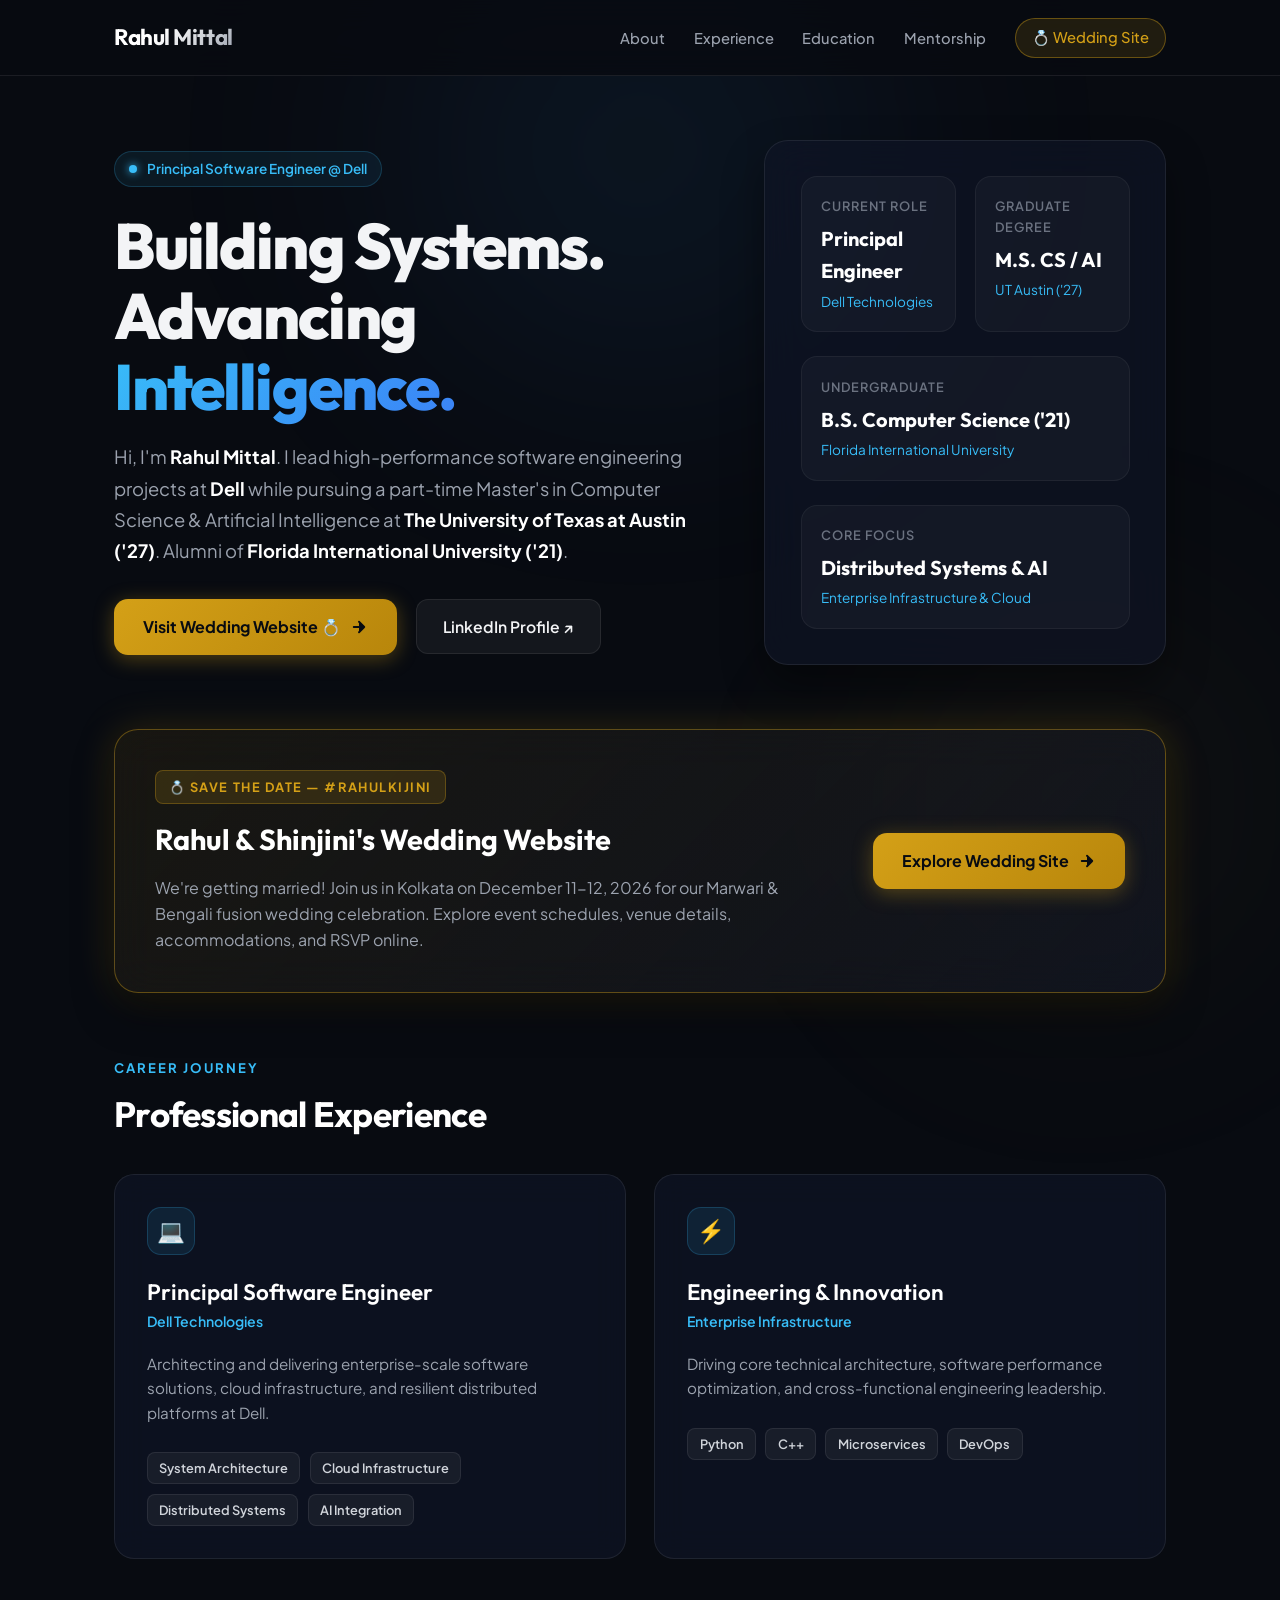
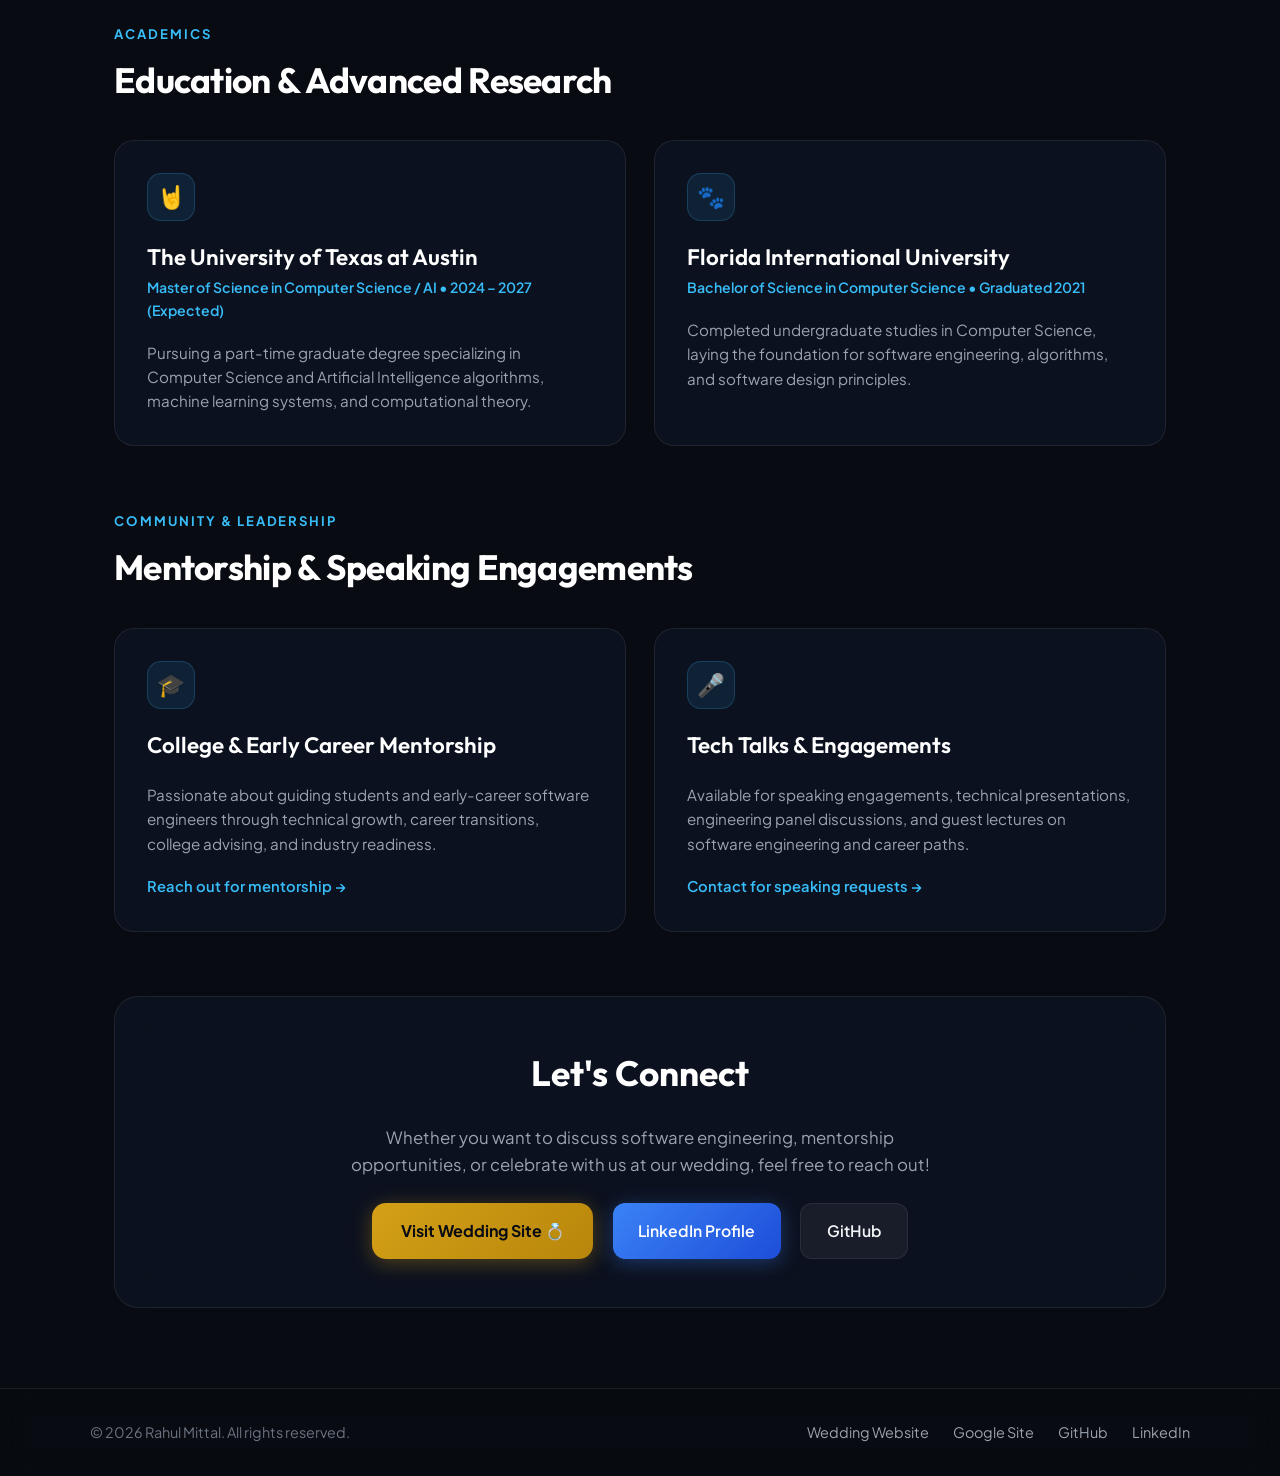
==== index.html @ 577e5b15 "Update main index.html with bio and experience from Google Site" ====
<!DOCTYPE html>
<html lang="en">
<head>
  <meta charset="UTF-8" />
  <meta name="viewport" content="width=device-width, initial-scale=1.0" />
  <title>Rahul Mittal | Principal Software Engineer</title>
  <meta name="description" content="Personal website of Rahul Mittal — Principal Software Engineer at Dell & M.S. CS Graduate Student at UT Austin. Visit /wedding for Rahul & Shinjini's wedding website." />
  
  <!-- Open Graph / Meta -->
  <meta property="og:title" content="Rahul Mittal | Principal Software Engineer" />
  <meta property="og:description" content="Principal Software Engineer at Dell & M.S. CS Student at UT Austin. Visit /wedding for Rahul & Shinjini's wedding website." />
  <meta property="og:type" content="website" />
  <meta property="og:url" content="https://rahulmittal.xyz" />

  <!-- Favicon -->
  <link rel="icon" type="image/jpeg" href="wedding/assets/rs_monogram.png" />

  <!-- Google Fonts -->
  <link rel="preconnect" href="https://fonts.googleapis.com">
  <link rel="preconnect" href="https://fonts.gstatic.com" crossorigin>
  <link href="https://fonts.googleapis.com/css2?family=Outfit:wght@400;500;600;700;800&family=Plus+Jakarta+Sans:wght@400;500;600;700&display=swap" rel="stylesheet">

  <style>
    :root {
      --bg-dark: #080b11;
      --bg-card: rgba(15, 21, 37, 0.7);
      --bg-card-hover: rgba(22, 31, 54, 0.85);
      --border-color: rgba(255, 255, 255, 0.08);
      --border-accent: rgba(56, 189, 248, 0.3);
      --border-gold: rgba(212, 160, 23, 0.4);
      --accent-cyan: #38bdf8;
      --accent-blue: #3b82f6;
      --accent-gold: #d4a017;
      --accent-gold-glow: rgba(212, 160, 23, 0.2);
      --text-main: #f3f4f6;
      --text-muted: #9ca3af;
      --text-sub: #6b7280;
      --font-heading: 'Outfit', sans-serif;
      --font-body: 'Plus Jakarta Sans', sans-serif;
    }

    * {
      box-sizing: border-box;
      margin: 0;
      padding: 0;
    }

    html {
      scroll-behavior: smooth;
    }

    body {
      background-color: var(--bg-dark);
      color: var(--text-main);
      font-family: var(--font-body);
      min-height: 100vh;
      display: flex;
      flex-direction: column;
      align-items: center;
      position: relative;
      overflow-x: hidden;
      line-height: 1.6;
    }

    /* Ambient Background Glows */
    .bg-glow-1 {
      position: absolute;
      top: -150px;
      left: 50%;
      transform: translateX(-50%);
      width: 800px;
      height: 600px;
      background: radial-gradient(circle, rgba(56, 189, 248, 0.08) 0%, rgba(59, 130, 246, 0.05) 40%, transparent 70%);
      filter: blur(100px);
      z-index: 0;
      pointer-events: none;
    }

    .bg-glow-2 {
      position: absolute;
      top: 500px;
      right: -100px;
      width: 600px;
      height: 600px;
      background: radial-gradient(circle, rgba(212, 160, 23, 0.06) 0%, transparent 70%);
      filter: blur(100px);
      z-index: 0;
      pointer-events: none;
    }

    /* Header Navigation */
    header {
      position: sticky;
      top: 0;
      z-index: 100;
      width: 100%;
      backdrop-filter: blur(16px);
      background: rgba(8, 11, 17, 0.8);
      border-bottom: 1px solid var(--border-color);
      display: flex;
      justify-content: center;
    }

    .nav-container {
      width: 100%;
      max-width: 1100px;
      padding: 1.1rem 1.5rem;
      display: flex;
      justify-content: space-between;
      align-items: center;
    }

    .brand {
      display: flex;
      align-items: center;
      gap: 0.8rem;
      text-decoration: none;
    }

    .brand-name {
      font-family: var(--font-heading);
      font-weight: 700;
      font-size: 1.4rem;
      letter-spacing: -0.02em;
      background: linear-gradient(135deg, #ffffff 40%, #9ca3af 100%);
      -webkit-background-clip: text;
      -webkit-text-fill-color: transparent;
    }

    .nav-links {
      display: flex;
      align-items: center;
      gap: 1.8rem;
      list-style: none;
    }

    .nav-links a {
      color: var(--text-muted);
      text-decoration: none;
      font-size: 0.92rem;
      font-weight: 500;
      transition: color 0.2s ease;
    }

    .nav-links a:hover {
      color: #ffffff;
    }

    .nav-wedding-btn {
      display: inline-flex;
      align-items: center;
      gap: 0.5rem;
      padding: 0.45rem 1rem;
      border-radius: 999px;
      background: rgba(212, 160, 23, 0.12);
      border: 1px solid var(--border-gold);
      color: var(--accent-gold) !important;
      font-weight: 600;
      transition: all 0.25s ease;
    }

    .nav-wedding-btn:hover {
      background: rgba(212, 160, 23, 0.22);
      transform: translateY(-1px);
      box-shadow: 0 0 15px var(--accent-gold-glow);
    }

    /* Main Container */
    main {
      position: relative;
      z-index: 1;
      width: 100%;
      max-width: 1100px;
      padding: 3rem 1.5rem;
      display: flex;
      flex-direction: column;
      gap: 4rem;
    }

    /* Hero Section */
    .hero {
      display: grid;
      grid-template-columns: 1.2fr 0.8fr;
      gap: 3rem;
      align-items: center;
      padding-top: 1rem;
    }

    .hero-badge {
      display: inline-flex;
      align-items: center;
      gap: 0.6rem;
      padding: 0.4rem 0.9rem;
      border-radius: 999px;
      background: rgba(56, 189, 248, 0.08);
      border: 1px solid rgba(56, 189, 248, 0.2);
      color: var(--accent-cyan);
      font-size: 0.85rem;
      font-weight: 600;
      margin-bottom: 1.5rem;
    }

    .status-dot {
      width: 8px;
      height: 8px;
      border-radius: 50%;
      background-color: var(--accent-cyan);
      box-shadow: 0 0 8px var(--accent-cyan);
      animation: pulse 2s infinite;
    }

    @keyframes pulse {
      0%, 100% { opacity: 1; transform: scale(1); }
      50% { opacity: 0.4; transform: scale(0.85); }
    }

    .hero h1 {
      font-family: var(--font-heading);
      font-size: clamp(2.8rem, 5vw, 4rem);
      font-weight: 800;
      line-height: 1.1;
      margin-bottom: 1.2rem;
      letter-spacing: -0.03em;
    }

    .hero h1 .highlight-text {
      background: linear-gradient(135deg, var(--accent-cyan) 0%, var(--accent-blue) 100%);
      -webkit-background-clip: text;
      -webkit-text-fill-color: transparent;
    }

    .hero-bio {
      font-size: 1.15rem;
      color: var(--text-muted);
      line-height: 1.7;
      margin-bottom: 2rem;
    }

    .hero-bio strong {
      color: #ffffff;
    }

    .hero-cta-group {
      display: flex;
      align-items: center;
      gap: 1.2rem;
      flex-wrap: wrap;
    }

    .btn-primary {
      display: inline-flex;
      align-items: center;
      gap: 0.6rem;
      background: linear-gradient(135deg, var(--accent-blue) 0%, #1d4ed8 100%);
      color: #ffffff;
      font-weight: 600;
      font-size: 0.98rem;
      padding: 0.85rem 1.6rem;
      border-radius: 12px;
      text-decoration: none;
      transition: all 0.25s ease;
      box-shadow: 0 4px 20px rgba(59, 130, 246, 0.35);
    }

    .btn-primary:hover {
      transform: translateY(-2px);
      box-shadow: 0 6px 25px rgba(59, 130, 246, 0.5);
    }

    .btn-secondary {
      display: inline-flex;
      align-items: center;
      gap: 0.6rem;
      background: rgba(255, 255, 255, 0.05);
      border: 1px solid var(--border-color);
      color: var(--text-main);
      font-weight: 600;
      font-size: 0.98rem;
      padding: 0.85rem 1.6rem;
      border-radius: 12px;
      text-decoration: none;
      transition: all 0.25s ease;
    }

    .btn-secondary:hover {
      background: rgba(255, 255, 255, 0.1);
      border-color: rgba(255, 255, 255, 0.2);
    }

    /* Hero Card / Feature Box */
    .hero-card {
      background: var(--bg-card);
      border: 1px solid var(--border-color);
      border-radius: 24px;
      padding: 2.2rem;
      backdrop-filter: blur(20px);
      box-shadow: 0 20px 40px rgba(0, 0, 0, 0.4);
      display: flex;
      flex-direction: column;
      gap: 1.5rem;
      position: relative;
    }

    .card-stat-grid {
      display: grid;
      grid-template-columns: 1fr 1fr;
      gap: 1.2rem;
    }

    .stat-box {
      background: rgba(255, 255, 255, 0.03);
      border: 1px solid rgba(255, 255, 255, 0.05);
      border-radius: 16px;
      padding: 1.2rem;
    }

    .stat-label {
      font-size: 0.8rem;
      font-weight: 600;
      text-transform: uppercase;
      letter-spacing: 0.08em;
      color: var(--text-sub);
      margin-bottom: 0.4rem;
    }

    .stat-val {
      font-family: var(--font-heading);
      font-size: 1.25rem;
      font-weight: 700;
      color: #ffffff;
    }

    .stat-sub {
      font-size: 0.85rem;
      color: var(--accent-cyan);
      margin-top: 0.2rem;
    }

    /* Featured Event Banner Card */
    .wedding-banner {
      background: linear-gradient(135deg, rgba(212, 160, 23, 0.08) 0%, rgba(18, 22, 34, 0.8) 100%);
      border: 1px solid var(--border-gold);
      border-radius: 24px;
      padding: 2.5rem;
      backdrop-filter: blur(20px);
      box-shadow: 0 20px 40px rgba(0, 0, 0, 0.4), 0 0 40px var(--accent-gold-glow);
      display: flex;
      justify-content: space-between;
      align-items: center;
      gap: 2rem;
      position: relative;
      overflow: hidden;
      transition: all 0.3s ease;
    }

    .wedding-banner:hover {
      transform: translateY(-2px);
      box-shadow: 0 25px 50px rgba(0, 0, 0, 0.5), 0 0 50px rgba(212, 160, 23, 0.3);
    }

    .wedding-banner-content {
      display: flex;
      flex-direction: column;
      gap: 0.8rem;
      max-width: 650px;
    }

    .wedding-tag {
      display: inline-flex;
      align-items: center;
      gap: 0.5rem;
      font-size: 0.8rem;
      font-weight: 700;
      text-transform: uppercase;
      letter-spacing: 0.12em;
      color: var(--accent-gold);
      background: rgba(212, 160, 23, 0.15);
      padding: 0.35rem 0.8rem;
      border-radius: 8px;
      width: fit-content;
      border: 1px solid rgba(212, 160, 23, 0.3);
    }

    .wedding-banner h2 {
      font-family: var(--font-heading);
      font-size: 1.8rem;
      font-weight: 700;
      color: #ffffff;
    }

    .wedding-banner p {
      color: var(--text-muted);
      font-size: 1rem;
      line-height: 1.6;
    }

    .btn-gold {
      display: inline-flex;
      align-items: center;
      gap: 0.6rem;
      background: linear-gradient(135deg, #d4a017 0%, #b8860b 100%);
      color: #080b11;
      font-weight: 700;
      font-size: 1rem;
      padding: 0.95rem 1.8rem;
      border-radius: 14px;
      text-decoration: none;
      transition: all 0.25s ease;
      white-space: nowrap;
      box-shadow: 0 4px 20px rgba(212, 160, 23, 0.35);
    }

    .btn-gold:hover {
      transform: scale(1.04);
      background: linear-gradient(135deg, #e5b128 0%, #c9971c 100%);
      box-shadow: 0 6px 25px rgba(212, 160, 23, 0.5);
    }

    .btn-gold svg {
      width: 18px;
      height: 18px;
      transition: transform 0.2s ease;
      fill: currentColor;
    }

    .btn-gold:hover svg {
      transform: translateX(4px);
    }

    /* Section Styling */
    .section-title-group {
      margin-bottom: 2rem;
    }

    .section-tag {
      font-size: 0.82rem;
      font-weight: 700;
      text-transform: uppercase;
      letter-spacing: 0.15em;
      color: var(--accent-cyan);
      margin-bottom: 0.5rem;
      display: block;
    }

    .section-title {
      font-family: var(--font-heading);
      font-size: 2.2rem;
      font-weight: 700;
      color: #ffffff;
      letter-spacing: -0.02em;
    }

    /* Cards Grid */
    .cards-grid {
      display: grid;
      grid-template-columns: repeat(auto-fit, minmax(320px, 1fr));
      gap: 1.8rem;
    }

    .info-card {
      background: var(--bg-card);
      border: 1px solid var(--border-color);
      border-radius: 20px;
      padding: 2rem;
      backdrop-filter: blur(16px);
      transition: all 0.3s cubic-bezier(0.16, 1, 0.3, 1);
      display: flex;
      flex-direction: column;
      gap: 1.2rem;
    }

    .info-card:hover {
      background: var(--bg-card-hover);
      border-color: var(--border-accent);
      transform: translateY(-3px);
      box-shadow: 0 15px 35px rgba(0, 0, 0, 0.4);
    }

    .card-icon-box {
      width: 48px;
      height: 48px;
      border-radius: 14px;
      background: rgba(56, 189, 248, 0.1);
      border: 1px solid rgba(56, 189, 248, 0.2);
      display: flex;
      align-items: center;
      justify-content: center;
      font-size: 1.4rem;
      color: var(--accent-cyan);
    }

    .info-card h3 {
      font-family: var(--font-heading);
      font-size: 1.4rem;
      font-weight: 600;
      color: #ffffff;
    }

    .card-meta {
      font-size: 0.88rem;
      color: var(--accent-cyan);
      font-weight: 600;
    }

    .info-card p {
      color: var(--text-muted);
      font-size: 0.95rem;
      line-height: 1.6;
    }

    /* Tech Stack Badges */
    .tech-stack {
      display: flex;
      flex-wrap: wrap;
      gap: 0.6rem;
      margin-top: 0.5rem;
    }

    .tech-badge {
      font-size: 0.8rem;
      font-weight: 600;
      color: #d1d5db;
      background: rgba(255, 255, 255, 0.05);
      border: 1px solid rgba(255, 255, 255, 0.08);
      padding: 0.3rem 0.7rem;
      border-radius: 8px;
    }

    /* Contact Section */
    .contact-banner {
      background: var(--bg-card);
      border: 1px solid var(--border-color);
      border-radius: 24px;
      padding: 3rem 2.5rem;
      text-align: center;
      backdrop-filter: blur(20px);
      display: flex;
      flex-direction: column;
      align-items: center;
      gap: 1.5rem;
    }

    .contact-banner h2 {
      font-family: var(--font-heading);
      font-size: 2.2rem;
      font-weight: 700;
      color: #ffffff;
    }

    .contact-banner p {
      color: var(--text-muted);
      max-width: 600px;
      font-size: 1.05rem;
    }

    .contact-links {
      display: flex;
      gap: 1.2rem;
      flex-wrap: wrap;
      justify-content: center;
    }

    /* Footer */
    footer {
      position: relative;
      z-index: 1;
      width: 100%;
      backdrop-filter: blur(16px);
      border-top: 1px solid var(--border-color);
      padding: 2rem 1.5rem;
      display: flex;
      justify-content: center;
      margin-top: 2rem;
    }

    .footer-container {
      width: 100%;
      max-width: 1100px;
      display: flex;
      justify-content: space-between;
      align-items: center;
      font-size: 0.9rem;
      color: var(--text-sub);
    }

    .footer-links {
      display: flex;
      gap: 1.5rem;
    }

    .footer-links a {
      color: var(--text-muted);
      text-decoration: none;
      transition: color 0.2s ease;
    }

    .footer-links a:hover {
      color: var(--accent-cyan);
    }

    @media (max-width: 900px) {
      .hero {
        grid-template-columns: 1fr;
        gap: 2rem;
      }
      .wedding-banner {
        flex-direction: column;
        align-items: flex-start;
      }
      .btn-gold {
        width: 100%;
        justify-content: center;
      }
      .footer-container {
        flex-direction: column;
        gap: 1.2rem;
        text-align: center;
      }
    }
  </style>
</head>
<body>

  <div class="bg-glow-1"></div>
  <div class="bg-glow-2"></div>

  <!-- HEADER NAVIGATION -->
  <header>
    <div class="nav-container">
      <a href="#" class="brand">
        <span class="brand-name">Rahul Mittal</span>
      </a>
      <ul class="nav-links">
        <li><a href="#about">About</a></li>
        <li><a href="#experience">Experience</a></li>
        <li><a href="#education">Education</a></li>
        <li><a href="#engagement">Mentorship</a></li>
        <li>
          <a href="/wedding/" class="nav-wedding-btn">
            💍 Wedding Site
          </a>
        </li>
      </ul>
    </div>
  </header>

  <!-- MAIN CONTAINER -->
  <main>

    <!-- HERO SECTION -->
    <section id="about" class="hero">
      <div class="hero-left">
        <div class="hero-badge">
          <span class="status-dot"></span>
          Principal Software Engineer @ Dell
        </div>
        <h1>
          Building Systems.<br />
          Advancing <span class="highlight-text">Intelligence.</span>
        </h1>
        <p class="hero-bio">
          Hi, I'm <strong>Rahul Mittal</strong>. I lead high-performance software engineering projects at <strong>Dell</strong> while pursuing a part-time Master's in Computer Science &amp; Artificial Intelligence at <strong>The University of Texas at Austin ('27)</strong>. Alumni of <strong>Florida International University ('21)</strong>.
        </p>
        <div class="hero-cta-group">
          <a href="/wedding/" class="btn-gold">
            <span>Visit Wedding Website 💍</span>
            <svg viewBox="0 0 24 24"><path d="M5 12h14M12 5l7 7-7 7" stroke="currentColor" stroke-width="2.5" stroke-linecap="round" stroke-linejoin="round"/></svg>
          </a>
          <a href="https://linkedin.com/in/rahul14mittal" target="_blank" rel="noopener" class="btn-secondary">
            LinkedIn Profile ↗
          </a>
        </div>
      </div>

      <div class="hero-right">
        <div class="hero-card">
          <div class="card-stat-grid">
            <div class="stat-box">
              <div class="stat-label">Current Role</div>
              <div class="stat-val">Principal Engineer</div>
              <div class="stat-sub">Dell Technologies</div>
            </div>
            <div class="stat-box">
              <div class="stat-label">Graduate Degree</div>
              <div class="stat-val">M.S. CS / AI</div>
              <div class="stat-sub">UT Austin ('27)</div>
            </div>
          </div>
          <div class="stat-box">
            <div class="stat-label">Undergraduate</div>
            <div class="stat-val">B.S. Computer Science ('21)</div>
            <div class="stat-sub">Florida International University</div>
          </div>
          <div class="stat-box">
            <div class="stat-label">Core Focus</div>
            <div class="stat-val">Distributed Systems &amp; AI</div>
            <div class="stat-sub">Enterprise Infrastructure &amp; Cloud</div>
          </div>
        </div>
      </div>
    </section>

    <!-- FEATURED WEDDING BANNER -->
    <section id="wedding">
      <div class="wedding-banner">
        <div class="wedding-banner-content">
          <span class="wedding-tag">💍 Save The Date — #RahulKiJini</span>
          <h2>Rahul &amp; Shinjini's Wedding Website</h2>
          <p>
            We're getting married! Join us in Kolkata on December 11-12, 2026 for our Marwari &amp; Bengali fusion wedding celebration. Explore event schedules, venue details, accommodations, and RSVP online.
          </p>
        </div>
        <a href="/wedding/" class="btn-gold">
          <span>Explore Wedding Site</span>
          <svg viewBox="0 0 24 24"><path d="M5 12h14M12 5l7 7-7 7" stroke="currentColor" stroke-width="2.5" stroke-linecap="round" stroke-linejoin="round"/></svg>
        </a>
      </div>
    </section>

    <!-- EXPERIENCE SECTION -->
    <section id="experience">
      <div class="section-title-group">
        <span class="section-tag">Career Journey</span>
        <h2 class="section-title">Professional Experience</h2>
      </div>
      <div class="cards-grid">
        <div class="info-card">
          <div class="card-icon-box">💻</div>
          <div>
            <h3>Principal Software Engineer</h3>
            <div class="card-meta">Dell Technologies</div>
          </div>
          <p>
            Architecting and delivering enterprise-scale software solutions, cloud infrastructure, and resilient distributed platforms at Dell.
          </p>
          <div class="tech-stack">
            <span class="tech-badge">System Architecture</span>
            <span class="tech-badge">Cloud Infrastructure</span>
            <span class="tech-badge">Distributed Systems</span>
            <span class="tech-badge">AI Integration</span>
          </div>
        </div>

        <div class="info-card">
          <div class="card-icon-box">⚡</div>
          <div>
            <h3>Engineering &amp; Innovation</h3>
            <div class="card-meta">Enterprise Infrastructure</div>
          </div>
          <p>
            Driving core technical architecture, software performance optimization, and cross-functional engineering leadership.
          </p>
          <div class="tech-stack">
            <span class="tech-badge">Python</span>
            <span class="tech-badge">C++</span>
            <span class="tech-badge">Microservices</span>
            <span class="tech-badge">DevOps</span>
          </div>
        </div>
      </div>
    </section>

    <!-- EDUCATION SECTION -->
    <section id="education">
      <div class="section-title-group">
        <span class="section-tag">Academics</span>
        <h2 class="section-title">Education &amp; Advanced Research</h2>
      </div>
      <div class="cards-grid">
        <div class="info-card">
          <div class="card-icon-box">🤘</div>
          <div>
            <h3>The University of Texas at Austin</h3>
            <div class="card-meta">Master of Science in Computer Science / AI • 2024 – 2027 (Expected)</div>
          </div>
          <p>
            Pursuing a part-time graduate degree specializing in Computer Science and Artificial Intelligence algorithms, machine learning systems, and computational theory.
          </p>
        </div>

        <div class="info-card">
          <div class="card-icon-box">🐾</div>
          <div>
            <h3>Florida International University</h3>
            <div class="card-meta">Bachelor of Science in Computer Science • Graduated 2021</div>
          </div>
          <p>
            Completed undergraduate studies in Computer Science, laying the foundation for software engineering, algorithms, and software design principles.
          </p>
        </div>
      </div>
    </section>

    <!-- MENTORSHIP & ENGAGEMENTS SECTION -->
    <section id="engagement">
      <div class="section-title-group">
        <span class="section-tag">Community &amp; Leadership</span>
        <h2 class="section-title">Mentorship &amp; Speaking Engagements</h2>
      </div>
      <div class="cards-grid">
        <div class="info-card">
          <div class="card-icon-box">🎓</div>
          <h3>College &amp; Early Career Mentorship</h3>
          <p>
            Passionate about guiding students and early-career software engineers through technical growth, career transitions, college advising, and industry readiness.
          </p>
          <a href="https://linkedin.com/in/rahul14mittal" target="_blank" rel="noopener" style="color: var(--accent-cyan); font-weight: 600; text-decoration: none; font-size: 0.92rem;">
            Reach out for mentorship →
          </a>
        </div>

        <div class="info-card">
          <div class="card-icon-box">🎤</div>
          <h3>Tech Talks &amp; Engagements</h3>
          <p>
            Available for speaking engagements, technical presentations, engineering panel discussions, and guest lectures on software engineering and career paths.
          </p>
          <a href="https://linkedin.com/in/rahul14mittal" target="_blank" rel="noopener" style="color: var(--accent-cyan); font-weight: 600; text-decoration: none; font-size: 0.92rem;">
            Contact for speaking requests →
          </a>
        </div>
      </div>
    </section>

    <!-- CONTACT BANNER -->
    <section>
      <div class="contact-banner">
        <h2>Let's Connect</h2>
        <p>
          Whether you want to discuss software engineering, mentorship opportunities, or celebrate with us at our wedding, feel free to reach out!
        </p>
        <div class="contact-links">
          <a href="/wedding/" class="btn-gold">Visit Wedding Site 💍</a>
          <a href="https://linkedin.com/in/rahul14mittal" target="_blank" rel="noopener" class="btn-primary">LinkedIn Profile</a>
          <a href="https://github.com/rahul14mittal" target="_blank" rel="noopener" class="btn-secondary">GitHub</a>
        </div>
      </div>
    </section>

  </main>

  <!-- FOOTER -->
  <footer>
    <div class="footer-container">
      <div>&copy; 2026 Rahul Mittal. All rights reserved.</div>
      <div class="footer-links">
        <a href="/wedding/">Wedding Website</a>
        <a href="https://sites.google.com/view/rahulm14/rahul-mittal-about" target="_blank" rel="noopener">Google Site</a>
        <a href="https://github.com/rahul14mittal" target="_blank" rel="noopener">GitHub</a>
        <a href="https://linkedin.com/in/rahul14mittal" target="_blank" rel="noopener">LinkedIn</a>
      </div>
    </div>
  </footer>

</body>
</html>
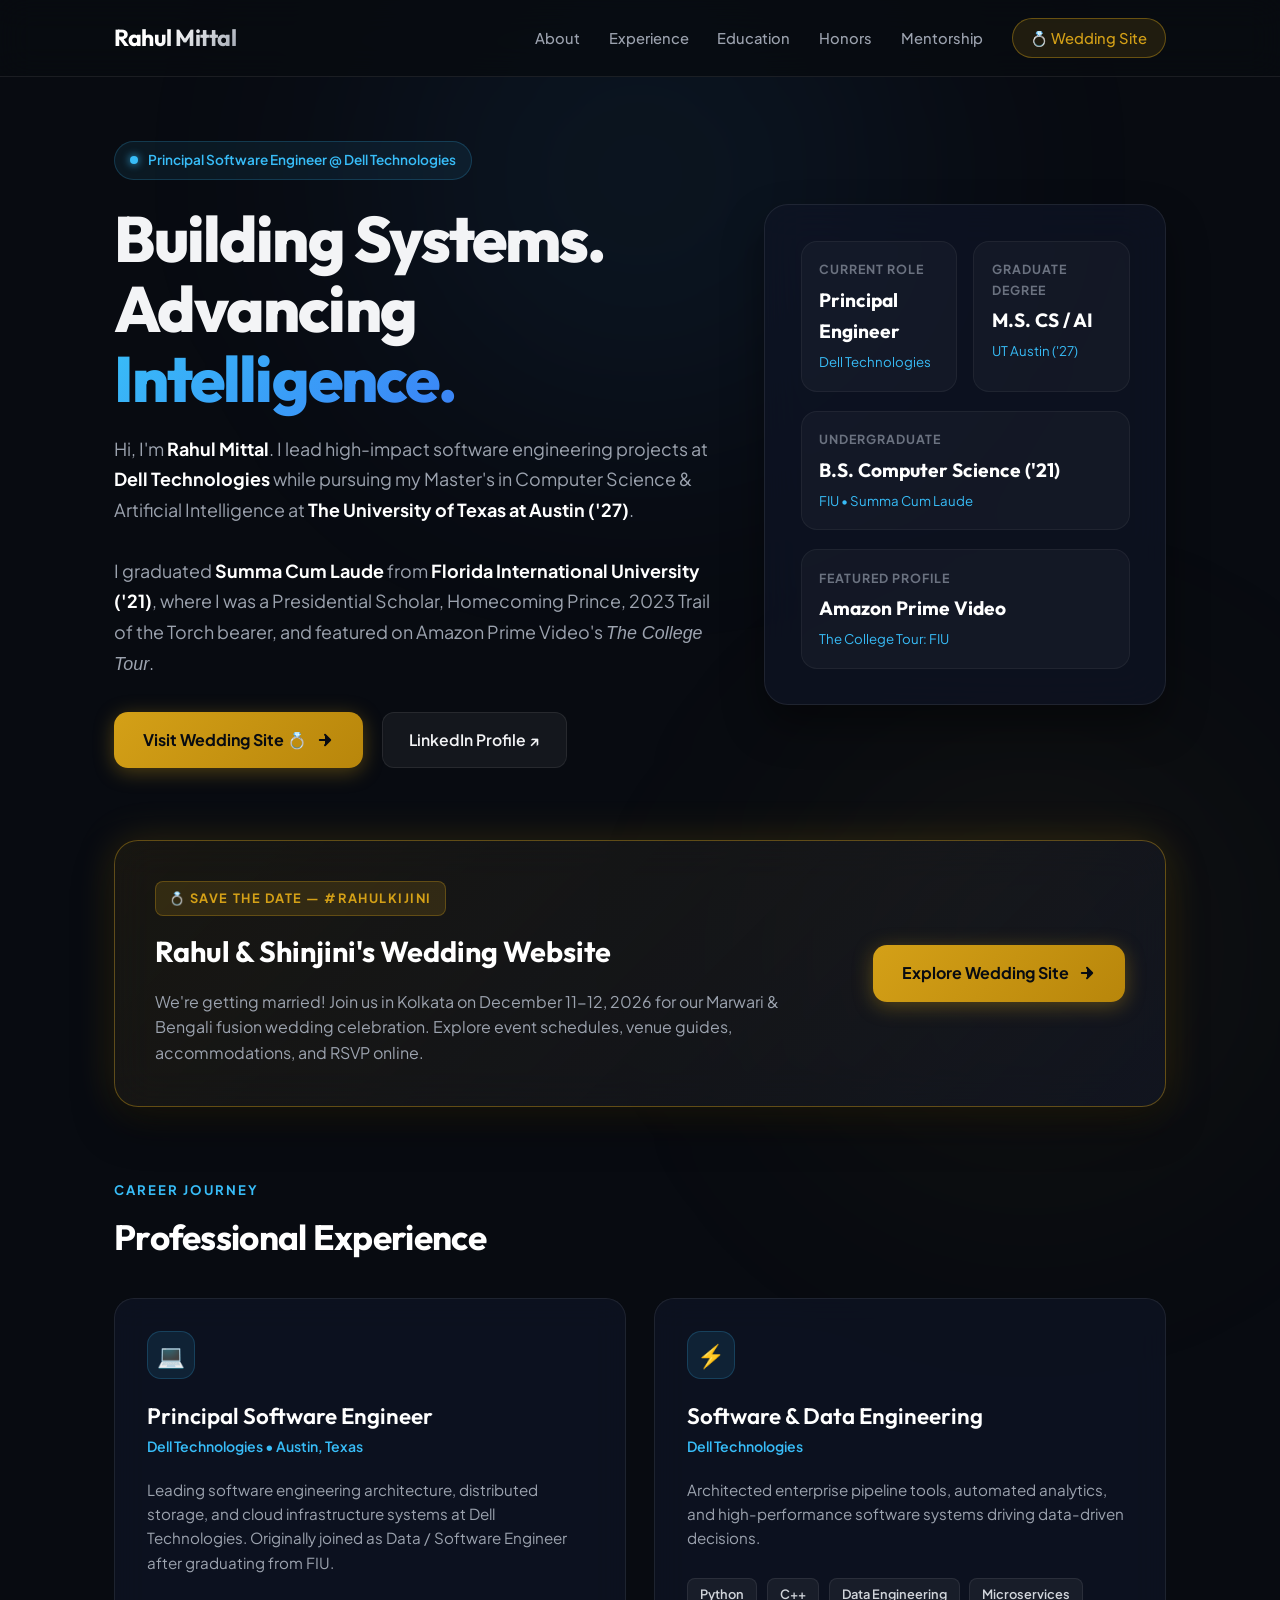
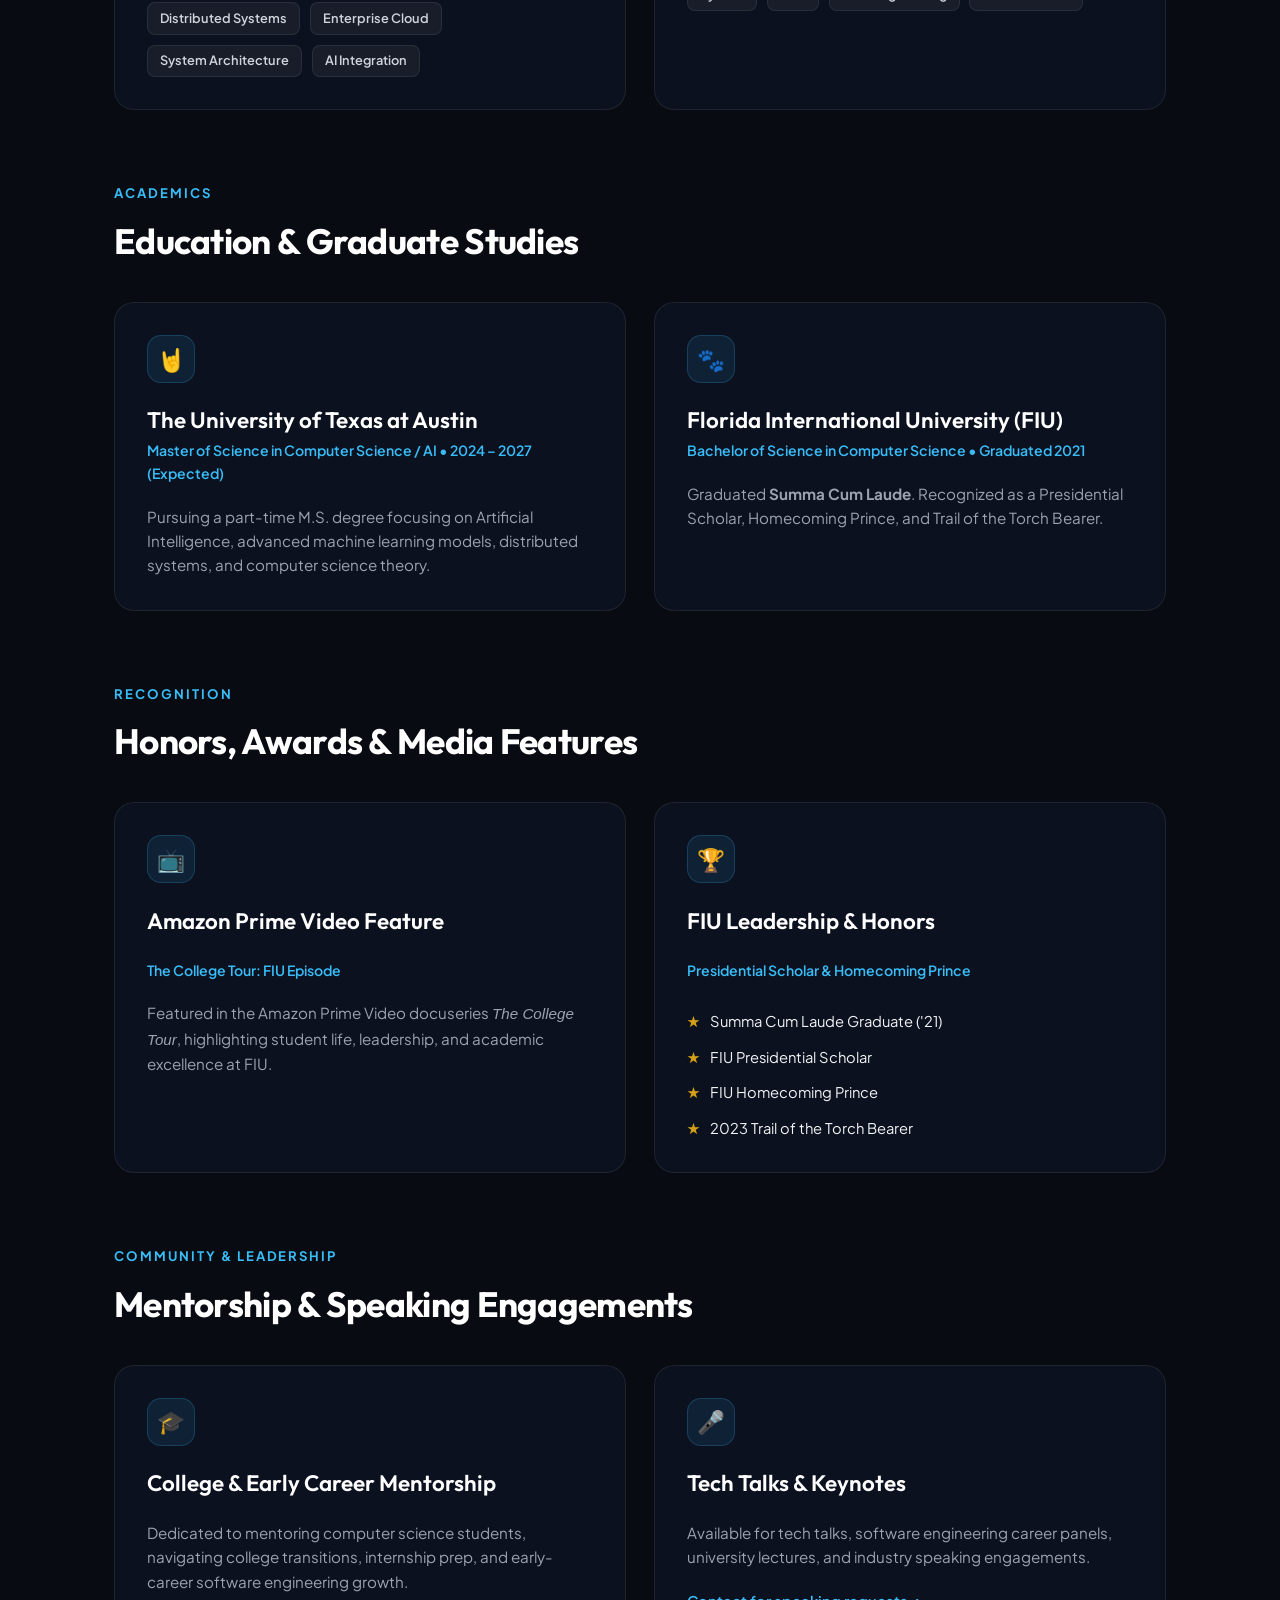
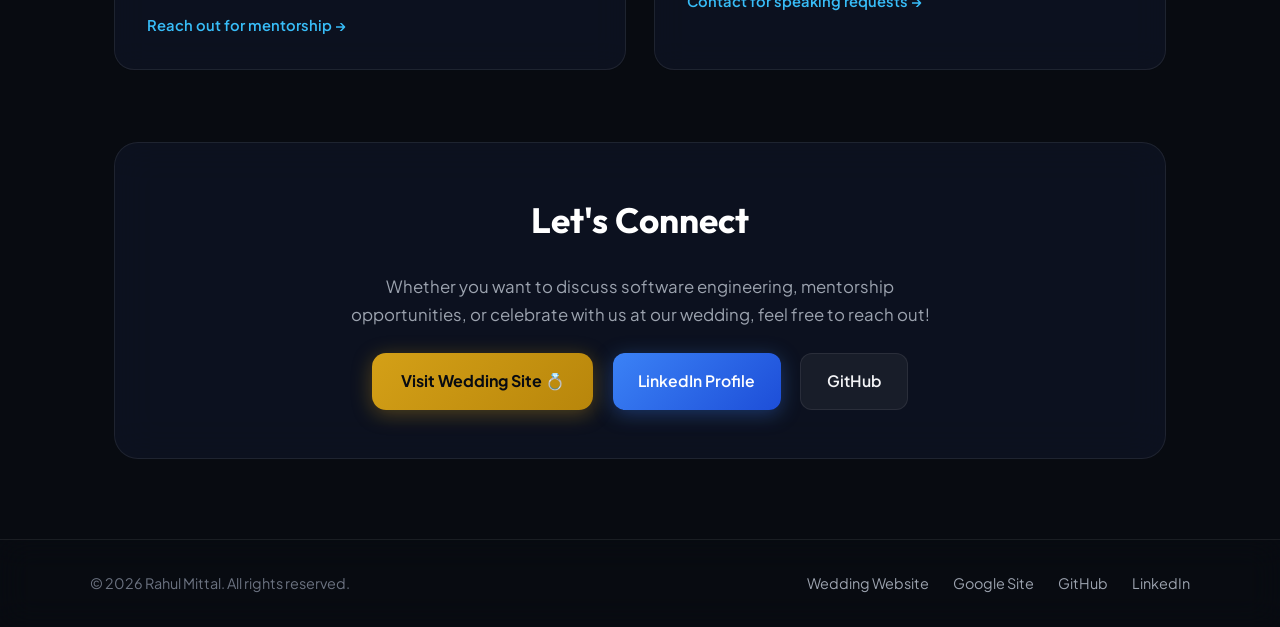
==== commit f53a2103: "Enrich main index.html with FIU Summa Cum Laude, Amazon Prime Video feature, and complete Google Sit" ====
--- a/index.html
+++ b/index.html
@@ -3,12 +3,12 @@
 <head>
   <meta charset="UTF-8" />
   <meta name="viewport" content="width=device-width, initial-scale=1.0" />
-  <title>Rahul Mittal | Principal Software Engineer</title>
-  <meta name="description" content="Personal website of Rahul Mittal — Principal Software Engineer at Dell & M.S. CS Graduate Student at UT Austin. Visit /wedding for Rahul & Shinjini's wedding website." />
+  <title>Rahul Mittal | Principal Software Engineer & M.S. CS Student</title>
+  <meta name="description" content="Personal website of Rahul Mittal — Principal Software Engineer at Dell, M.S. CS student at UT Austin, and FIU Summa Cum Laude alumnus. Visit /wedding for Rahul & Shinjini's wedding website." />
   
   <!-- Open Graph / Meta -->
   <meta property="og:title" content="Rahul Mittal | Principal Software Engineer" />
-  <meta property="og:description" content="Principal Software Engineer at Dell & M.S. CS Student at UT Austin. Visit /wedding for Rahul & Shinjini's wedding website." />
+  <meta property="og:description" content="Principal Software Engineer at Dell, M.S. CS Student at UT Austin ('27), FIU Presidential Scholar & Summa Cum Laude Alumnus ('21)." />
   <meta property="og:type" content="website" />
   <meta property="og:url" content="https://rahulmittal.xyz" />
 
@@ -26,7 +26,7 @@
       --bg-card: rgba(15, 21, 37, 0.7);
       --bg-card-hover: rgba(22, 31, 54, 0.85);
       --border-color: rgba(255, 255, 255, 0.08);
-      --border-accent: rgba(56, 189, 248, 0.3);
+      --border-accent: rgba(56, 189, 248, 0.35);
       --border-gold: rgba(212, 160, 23, 0.4);
       --accent-cyan: #38bdf8;
       --accent-blue: #3b82f6;
@@ -59,7 +59,7 @@
       align-items: center;
       position: relative;
       overflow-x: hidden;
-      line-height: 1.6;
+      line-height: 1.65;
     }
 
     /* Ambient Background Glows */
@@ -68,8 +68,8 @@
       top: -150px;
       left: 50%;
       transform: translateX(-50%);
-      width: 800px;
-      height: 600px;
+      width: 900px;
+      height: 650px;
       background: radial-gradient(circle, rgba(56, 189, 248, 0.08) 0%, rgba(59, 130, 246, 0.05) 40%, transparent 70%);
       filter: blur(100px);
       z-index: 0;
@@ -78,12 +78,12 @@
 
     .bg-glow-2 {
       position: absolute;
-      top: 500px;
+      top: 600px;
       right: -100px;
-      width: 600px;
-      height: 600px;
-      background: radial-gradient(circle, rgba(212, 160, 23, 0.06) 0%, transparent 70%);
-      filter: blur(100px);
+      width: 700px;
+      height: 700px;
+      background: radial-gradient(circle, rgba(212, 160, 23, 0.07) 0%, transparent 70%);
+      filter: blur(110px);
       z-index: 0;
       pointer-events: none;
     }
@@ -95,7 +95,7 @@
       z-index: 100;
       width: 100%;
       backdrop-filter: blur(16px);
-      background: rgba(8, 11, 17, 0.8);
+      background: rgba(8, 11, 17, 0.82);
       border-bottom: 1px solid var(--border-color);
       display: flex;
       justify-content: center;
@@ -120,7 +120,7 @@
     .brand-name {
       font-family: var(--font-heading);
       font-weight: 700;
-      font-size: 1.4rem;
+      font-size: 1.45rem;
       letter-spacing: -0.02em;
       background: linear-gradient(135deg, #ffffff 40%, #9ca3af 100%);
       -webkit-background-clip: text;
@@ -150,7 +150,7 @@
       display: inline-flex;
       align-items: center;
       gap: 0.5rem;
-      padding: 0.45rem 1rem;
+      padding: 0.45rem 1.1rem;
       border-radius: 999px;
       background: rgba(212, 160, 23, 0.12);
       border: 1px solid var(--border-gold);
@@ -174,7 +174,7 @@
       padding: 3rem 1.5rem;
       display: flex;
       flex-direction: column;
-      gap: 4rem;
+      gap: 4.5rem;
     }
 
     /* Hero Section */
@@ -190,7 +190,7 @@
       display: inline-flex;
       align-items: center;
       gap: 0.6rem;
-      padding: 0.4rem 0.9rem;
+      padding: 0.45rem 0.95rem;
       border-radius: 999px;
       background: rgba(56, 189, 248, 0.08);
       border: 1px solid rgba(56, 189, 248, 0.2);
@@ -230,7 +230,7 @@
     }
 
     .hero-bio {
-      font-size: 1.15rem;
+      font-size: 1.12rem;
       color: var(--text-muted);
       line-height: 1.7;
       margin-bottom: 2rem;
@@ -297,48 +297,48 @@
       box-shadow: 0 20px 40px rgba(0, 0, 0, 0.4);
       display: flex;
       flex-direction: column;
-      gap: 1.5rem;
+      gap: 1.2rem;
       position: relative;
     }
 
     .card-stat-grid {
       display: grid;
       grid-template-columns: 1fr 1fr;
-      gap: 1.2rem;
+      gap: 1rem;
     }
 
     .stat-box {
       background: rgba(255, 255, 255, 0.03);
       border: 1px solid rgba(255, 255, 255, 0.05);
       border-radius: 16px;
-      padding: 1.2rem;
+      padding: 1.1rem;
     }
 
     .stat-label {
-      font-size: 0.8rem;
-      font-weight: 600;
+      font-size: 0.78rem;
+      font-weight: 700;
       text-transform: uppercase;
       letter-spacing: 0.08em;
       color: var(--text-sub);
-      margin-bottom: 0.4rem;
+      margin-bottom: 0.3rem;
     }
 
     .stat-val {
       font-family: var(--font-heading);
-      font-size: 1.25rem;
+      font-size: 1.2rem;
       font-weight: 700;
       color: #ffffff;
     }
 
     .stat-sub {
-      font-size: 0.85rem;
+      font-size: 0.83rem;
       color: var(--accent-cyan);
       margin-top: 0.2rem;
     }
 
     /* Featured Event Banner Card */
     .wedding-banner {
-      background: linear-gradient(135deg, rgba(212, 160, 23, 0.08) 0%, rgba(18, 22, 34, 0.8) 100%);
+      background: linear-gradient(135deg, rgba(212, 160, 23, 0.08) 0%, rgba(18, 22, 34, 0.85) 100%);
       border: 1px solid var(--border-gold);
       border-radius: 24px;
       padding: 2.5rem;
@@ -508,6 +508,27 @@
       line-height: 1.6;
     }
 
+    /* Accolades List */
+    .accolade-list {
+      list-style: none;
+      display: flex;
+      flex-direction: column;
+      gap: 0.7rem;
+      margin-top: 0.5rem;
+    }
+
+    .accolade-item {
+      display: flex;
+      align-items: center;
+      gap: 0.6rem;
+      font-size: 0.92rem;
+      color: var(--text-main);
+    }
+
+    .accolade-item span {
+      color: var(--accent-gold);
+    }
+
     /* Tech Stack Badges */
     .tech-stack {
       display: flex;
@@ -522,7 +543,7 @@
       color: #d1d5db;
       background: rgba(255, 255, 255, 0.05);
       border: 1px solid rgba(255, 255, 255, 0.08);
-      padding: 0.3rem 0.7rem;
+      padding: 0.3rem 0.75rem;
       border-radius: 8px;
     }
 
@@ -634,6 +655,7 @@
         <li><a href="#about">About</a></li>
         <li><a href="#experience">Experience</a></li>
         <li><a href="#education">Education</a></li>
+        <li><a href="#honors">Honors</a></li>
         <li><a href="#engagement">Mentorship</a></li>
         <li>
           <a href="/wedding/" class="nav-wedding-btn">
@@ -652,18 +674,20 @@
       <div class="hero-left">
         <div class="hero-badge">
           <span class="status-dot"></span>
-          Principal Software Engineer @ Dell
+          Principal Software Engineer @ Dell Technologies
         </div>
         <h1>
           Building Systems.<br />
           Advancing <span class="highlight-text">Intelligence.</span>
         </h1>
         <p class="hero-bio">
-          Hi, I'm <strong>Rahul Mittal</strong>. I lead high-performance software engineering projects at <strong>Dell</strong> while pursuing a part-time Master's in Computer Science &amp; Artificial Intelligence at <strong>The University of Texas at Austin ('27)</strong>. Alumni of <strong>Florida International University ('21)</strong>.
+          Hi, I'm <strong>Rahul Mittal</strong>. I lead high-impact software engineering projects at <strong>Dell Technologies</strong> while pursuing my Master's in Computer Science &amp; Artificial Intelligence at <strong>The University of Texas at Austin ('27)</strong>. 
+          <br /><br />
+          I graduated <strong>Summa Cum Laude</strong> from <strong>Florida International University ('21)</strong>, where I was a Presidential Scholar, Homecoming Prince, 2023 Trail of the Torch bearer, and featured on Amazon Prime Video's <em>The College Tour</em>.
         </p>
         <div class="hero-cta-group">
           <a href="/wedding/" class="btn-gold">
-            <span>Visit Wedding Website 💍</span>
+            <span>Visit Wedding Site 💍</span>
             <svg viewBox="0 0 24 24"><path d="M5 12h14M12 5l7 7-7 7" stroke="currentColor" stroke-width="2.5" stroke-linecap="round" stroke-linejoin="round"/></svg>
           </a>
           <a href="https://linkedin.com/in/rahul14mittal" target="_blank" rel="noopener" class="btn-secondary">
@@ -689,12 +713,12 @@
           <div class="stat-box">
             <div class="stat-label">Undergraduate</div>
             <div class="stat-val">B.S. Computer Science ('21)</div>
-            <div class="stat-sub">Florida International University</div>
+            <div class="stat-sub">FIU • Summa Cum Laude</div>
           </div>
           <div class="stat-box">
-            <div class="stat-label">Core Focus</div>
-            <div class="stat-val">Distributed Systems &amp; AI</div>
-            <div class="stat-sub">Enterprise Infrastructure &amp; Cloud</div>
+            <div class="stat-label">Featured Profile</div>
+            <div class="stat-val">Amazon Prime Video</div>
+            <div class="stat-sub">The College Tour: FIU</div>
           </div>
         </div>
       </div>
@@ -707,7 +731,7 @@
           <span class="wedding-tag">💍 Save The Date — #RahulKiJini</span>
           <h2>Rahul &amp; Shinjini's Wedding Website</h2>
           <p>
-            We're getting married! Join us in Kolkata on December 11-12, 2026 for our Marwari &amp; Bengali fusion wedding celebration. Explore event schedules, venue details, accommodations, and RSVP online.
+            We're getting married! Join us in Kolkata on December 11-12, 2026 for our Marwari &amp; Bengali fusion wedding celebration. Explore event schedules, venue guides, accommodations, and RSVP online.
           </p>
         </div>
         <a href="/wedding/" class="btn-gold">
@@ -728,33 +752,33 @@
           <div class="card-icon-box">💻</div>
           <div>
             <h3>Principal Software Engineer</h3>
+            <div class="card-meta">Dell Technologies • Austin, Texas</div>
+          </div>
+          <p>
+            Leading software engineering architecture, distributed storage, and cloud infrastructure systems at Dell Technologies. Originally joined as Data / Software Engineer after graduating from FIU.
+          </p>
+          <div class="tech-stack">
+            <span class="tech-badge">Distributed Systems</span>
+            <span class="tech-badge">Enterprise Cloud</span>
+            <span class="tech-badge">System Architecture</span>
+            <span class="tech-badge">AI Integration</span>
+          </div>
+        </div>
+
+        <div class="info-card">
+          <div class="card-icon-box">⚡</div>
+          <div>
+            <h3>Software &amp; Data Engineering</h3>
             <div class="card-meta">Dell Technologies</div>
           </div>
           <p>
-            Architecting and delivering enterprise-scale software solutions, cloud infrastructure, and resilient distributed platforms at Dell.
-          </p>
-          <div class="tech-stack">
-            <span class="tech-badge">System Architecture</span>
-            <span class="tech-badge">Cloud Infrastructure</span>
-            <span class="tech-badge">Distributed Systems</span>
-            <span class="tech-badge">AI Integration</span>
-          </div>
-        </div>
-
-        <div class="info-card">
-          <div class="card-icon-box">⚡</div>
-          <div>
-            <h3>Engineering &amp; Innovation</h3>
-            <div class="card-meta">Enterprise Infrastructure</div>
-          </div>
-          <p>
-            Driving core technical architecture, software performance optimization, and cross-functional engineering leadership.
+            Architected enterprise pipeline tools, automated analytics, and high-performance software systems driving data-driven decisions.
           </p>
           <div class="tech-stack">
             <span class="tech-badge">Python</span>
             <span class="tech-badge">C++</span>
+            <span class="tech-badge">Data Engineering</span>
             <span class="tech-badge">Microservices</span>
-            <span class="tech-badge">DevOps</span>
           </div>
         </div>
       </div>
@@ -764,7 +788,7 @@
     <section id="education">
       <div class="section-title-group">
         <span class="section-tag">Academics</span>
-        <h2 class="section-title">Education &amp; Advanced Research</h2>
+        <h2 class="section-title">Education &amp; Graduate Studies</h2>
       </div>
       <div class="cards-grid">
         <div class="info-card">
@@ -774,19 +798,49 @@
             <div class="card-meta">Master of Science in Computer Science / AI • 2024 – 2027 (Expected)</div>
           </div>
           <p>
-            Pursuing a part-time graduate degree specializing in Computer Science and Artificial Intelligence algorithms, machine learning systems, and computational theory.
+            Pursuing a part-time M.S. degree focusing on Artificial Intelligence, advanced machine learning models, distributed systems, and computer science theory.
           </p>
         </div>
 
         <div class="info-card">
           <div class="card-icon-box">🐾</div>
           <div>
-            <h3>Florida International University</h3>
+            <h3>Florida International University (FIU)</h3>
             <div class="card-meta">Bachelor of Science in Computer Science • Graduated 2021</div>
           </div>
           <p>
-            Completed undergraduate studies in Computer Science, laying the foundation for software engineering, algorithms, and software design principles.
+            Graduated <strong>Summa Cum Laude</strong>. Recognized as a Presidential Scholar, Homecoming Prince, and Trail of the Torch Bearer.
           </p>
+        </div>
+      </div>
+    </section>
+
+    <!-- HONORS & ACCOLADES SECTION -->
+    <section id="honors">
+      <div class="section-title-group">
+        <span class="section-tag">Recognition</span>
+        <h2 class="section-title">Honors, Awards &amp; Media Features</h2>
+      </div>
+      <div class="cards-grid">
+        <div class="info-card">
+          <div class="card-icon-box">📺</div>
+          <h3>Amazon Prime Video Feature</h3>
+          <div class="card-meta">The College Tour: FIU Episode</div>
+          <p>
+            Featured in the Amazon Prime Video docuseries <em>The College Tour</em>, highlighting student life, leadership, and academic excellence at FIU.
+          </p>
+        </div>
+
+        <div class="info-card">
+          <div class="card-icon-box">🏆</div>
+          <h3>FIU Leadership &amp; Honors</h3>
+          <div class="card-meta">Presidential Scholar &amp; Homecoming Prince</div>
+          <ul class="accolade-list">
+            <li class="accolade-item"><span>★</span> Summa Cum Laude Graduate ('21)</li>
+            <li class="accolade-item"><span>★</span> FIU Presidential Scholar</li>
+            <li class="accolade-item"><span>★</span> FIU Homecoming Prince</li>
+            <li class="accolade-item"><span>★</span> 2023 Trail of the Torch Bearer</li>
+          </ul>
         </div>
       </div>
     </section>
@@ -802,18 +856,18 @@
           <div class="card-icon-box">🎓</div>
           <h3>College &amp; Early Career Mentorship</h3>
           <p>
-            Passionate about guiding students and early-career software engineers through technical growth, career transitions, college advising, and industry readiness.
+            Dedicated to mentoring computer science students, navigating college transitions, internship prep, and early-career software engineering growth.
           </p>
-          <a href="https://linkedin.com/in/rahul14mittal" target="_blank" rel="noopener" style="color: var(--accent-cyan); font-weight: 600; text-decoration: none; font-size: 0.92rem;">
+          <a href="https://sites.google.com/view/rahulm14/rahul-mittal-about" target="_blank" rel="noopener" style="color: var(--accent-cyan); font-weight: 600; text-decoration: none; font-size: 0.92rem;">
             Reach out for mentorship →
           </a>
         </div>
 
         <div class="info-card">
           <div class="card-icon-box">🎤</div>
-          <h3>Tech Talks &amp; Engagements</h3>
+          <h3>Tech Talks &amp; Keynotes</h3>
           <p>
-            Available for speaking engagements, technical presentations, engineering panel discussions, and guest lectures on software engineering and career paths.
+            Available for tech talks, software engineering career panels, university lectures, and industry speaking engagements.
           </p>
           <a href="https://linkedin.com/in/rahul14mittal" target="_blank" rel="noopener" style="color: var(--accent-cyan); font-weight: 600; text-decoration: none; font-size: 0.92rem;">
             Contact for speaking requests →
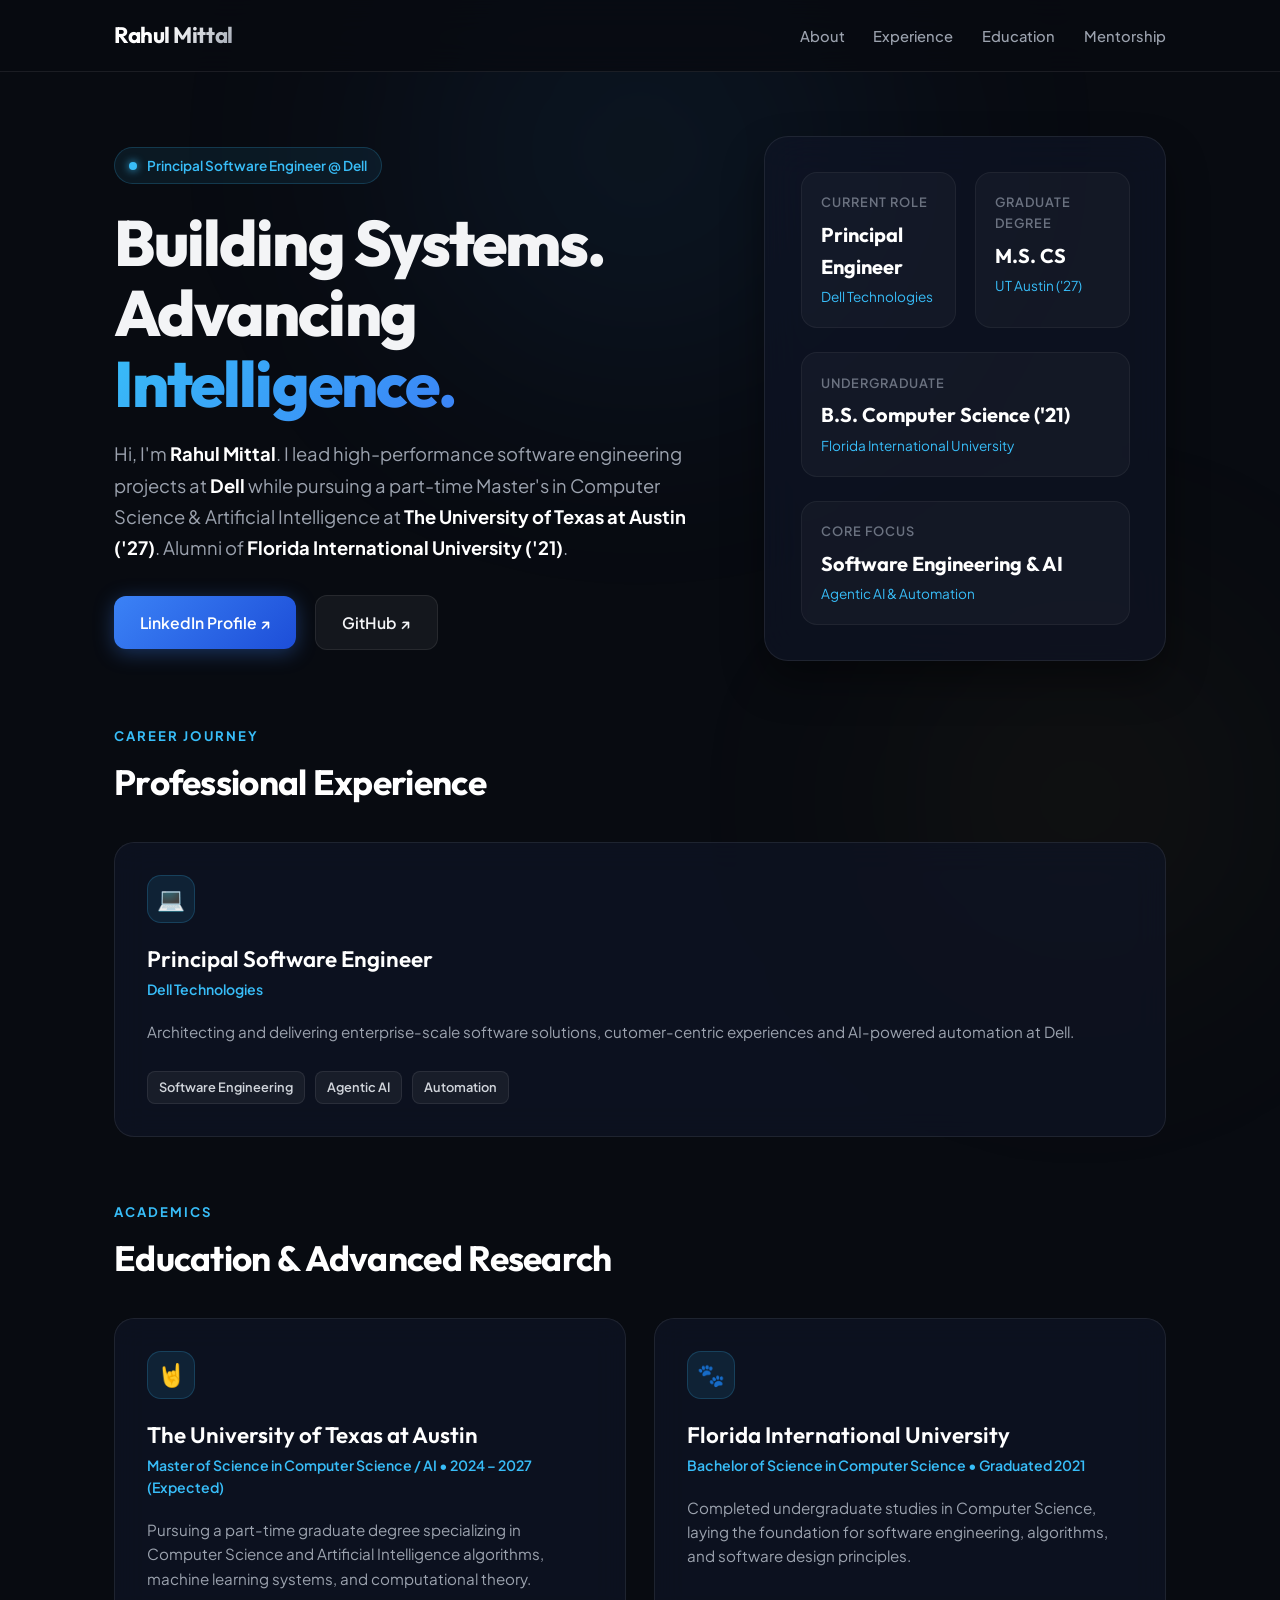
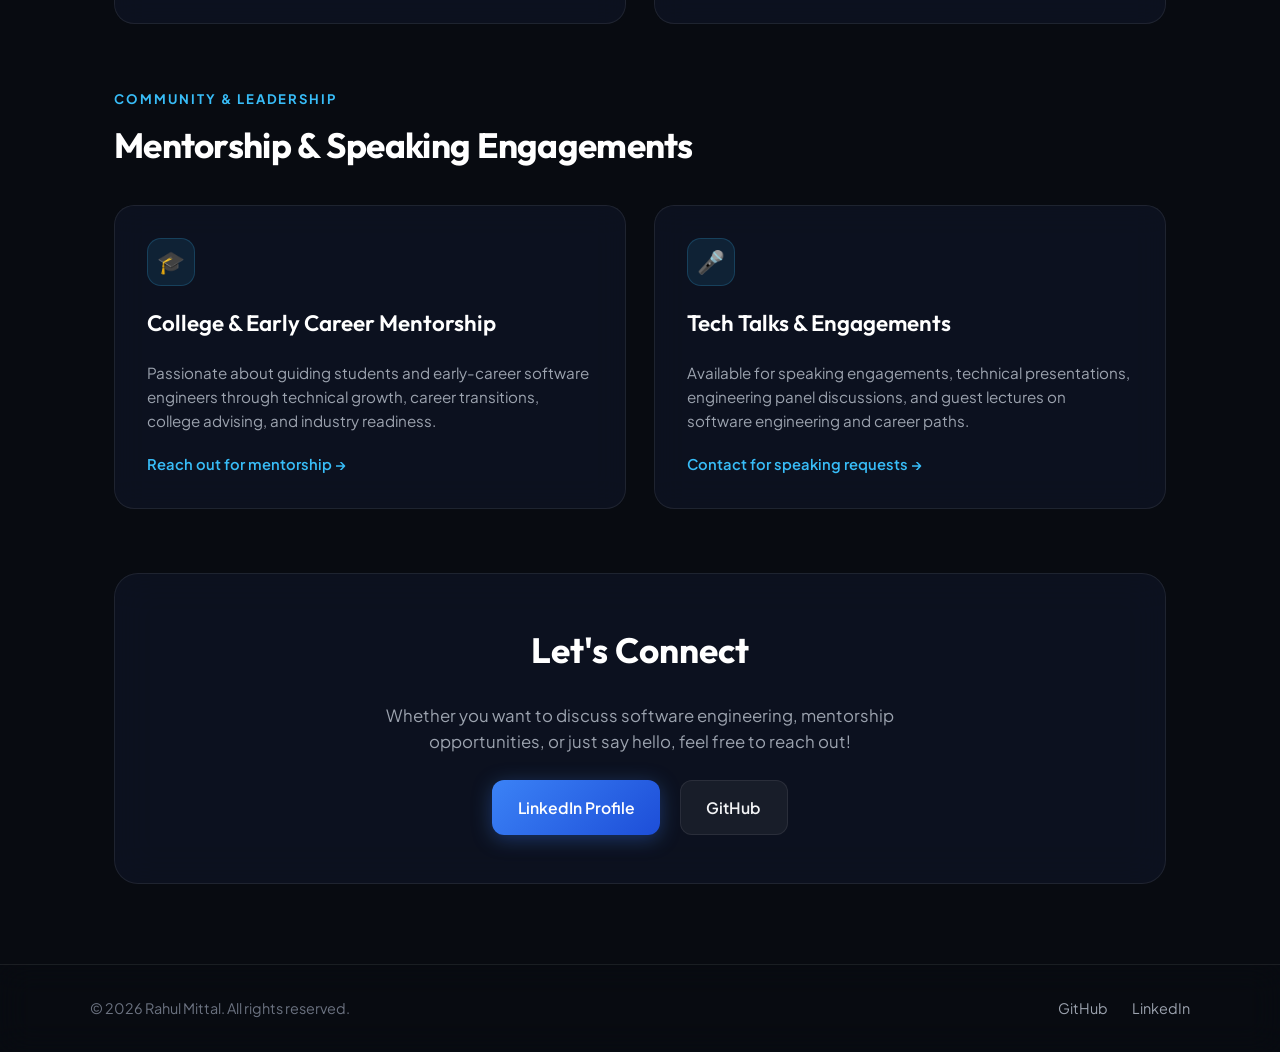
==== commit c7213514: "Remove all wedding references from main index.html" ====
--- a/index.html
+++ b/index.html
@@ -3,17 +3,16 @@
 <head>
   <meta charset="UTF-8" />
   <meta name="viewport" content="width=device-width, initial-scale=1.0" />
-  <title>Rahul Mittal | Principal Software Engineer & M.S. CS Student</title>
-  <meta name="description" content="Personal website of Rahul Mittal — Principal Software Engineer at Dell, M.S. CS student at UT Austin, and FIU Summa Cum Laude alumnus. Visit /wedding for Rahul & Shinjini's wedding website." />
+  <title>Rahul Mittal</title>
+  <meta name="description" content="Personal website of Rahul Mittal" />
   
   <!-- Open Graph / Meta -->
-  <meta property="og:title" content="Rahul Mittal | Principal Software Engineer" />
-  <meta property="og:description" content="Principal Software Engineer at Dell, M.S. CS Student at UT Austin ('27), FIU Presidential Scholar & Summa Cum Laude Alumnus ('21)." />
+  <meta property="og:title" content="Rahul Mittal" />
+  <meta property="og:description" content="Personal website of Rahul Mittal." />
   <meta property="og:type" content="website" />
   <meta property="og:url" content="https://rahulmittal.xyz" />
 
-  <!-- Favicon -->
-  <link rel="icon" type="image/jpeg" href="wedding/assets/rs_monogram.png" />
+
 
   <!-- Google Fonts -->
   <link rel="preconnect" href="https://fonts.googleapis.com">
@@ -26,7 +25,7 @@
       --bg-card: rgba(15, 21, 37, 0.7);
       --bg-card-hover: rgba(22, 31, 54, 0.85);
       --border-color: rgba(255, 255, 255, 0.08);
-      --border-accent: rgba(56, 189, 248, 0.35);
+      --border-accent: rgba(56, 189, 248, 0.3);
       --border-gold: rgba(212, 160, 23, 0.4);
       --accent-cyan: #38bdf8;
       --accent-blue: #3b82f6;
@@ -59,7 +58,7 @@
       align-items: center;
       position: relative;
       overflow-x: hidden;
-      line-height: 1.65;
+      line-height: 1.6;
     }
 
     /* Ambient Background Glows */
@@ -68,8 +67,8 @@
       top: -150px;
       left: 50%;
       transform: translateX(-50%);
-      width: 900px;
-      height: 650px;
+      width: 800px;
+      height: 600px;
       background: radial-gradient(circle, rgba(56, 189, 248, 0.08) 0%, rgba(59, 130, 246, 0.05) 40%, transparent 70%);
       filter: blur(100px);
       z-index: 0;
@@ -78,12 +77,12 @@
 
     .bg-glow-2 {
       position: absolute;
-      top: 600px;
+      top: 500px;
       right: -100px;
-      width: 700px;
-      height: 700px;
-      background: radial-gradient(circle, rgba(212, 160, 23, 0.07) 0%, transparent 70%);
-      filter: blur(110px);
+      width: 600px;
+      height: 600px;
+      background: radial-gradient(circle, rgba(212, 160, 23, 0.06) 0%, transparent 70%);
+      filter: blur(100px);
       z-index: 0;
       pointer-events: none;
     }
@@ -95,7 +94,7 @@
       z-index: 100;
       width: 100%;
       backdrop-filter: blur(16px);
-      background: rgba(8, 11, 17, 0.82);
+      background: rgba(8, 11, 17, 0.8);
       border-bottom: 1px solid var(--border-color);
       display: flex;
       justify-content: center;
@@ -120,7 +119,7 @@
     .brand-name {
       font-family: var(--font-heading);
       font-weight: 700;
-      font-size: 1.45rem;
+      font-size: 1.4rem;
       letter-spacing: -0.02em;
       background: linear-gradient(135deg, #ffffff 40%, #9ca3af 100%);
       -webkit-background-clip: text;
@@ -146,24 +145,6 @@
       color: #ffffff;
     }
 
-    .nav-wedding-btn {
-      display: inline-flex;
-      align-items: center;
-      gap: 0.5rem;
-      padding: 0.45rem 1.1rem;
-      border-radius: 999px;
-      background: rgba(212, 160, 23, 0.12);
-      border: 1px solid var(--border-gold);
-      color: var(--accent-gold) !important;
-      font-weight: 600;
-      transition: all 0.25s ease;
-    }
-
-    .nav-wedding-btn:hover {
-      background: rgba(212, 160, 23, 0.22);
-      transform: translateY(-1px);
-      box-shadow: 0 0 15px var(--accent-gold-glow);
-    }
 
     /* Main Container */
     main {
@@ -174,7 +155,7 @@
       padding: 3rem 1.5rem;
       display: flex;
       flex-direction: column;
-      gap: 4.5rem;
+      gap: 4rem;
     }
 
     /* Hero Section */
@@ -190,7 +171,7 @@
       display: inline-flex;
       align-items: center;
       gap: 0.6rem;
-      padding: 0.45rem 0.95rem;
+      padding: 0.4rem 0.9rem;
       border-radius: 999px;
       background: rgba(56, 189, 248, 0.08);
       border: 1px solid rgba(56, 189, 248, 0.2);
@@ -230,7 +211,7 @@
     }
 
     .hero-bio {
-      font-size: 1.12rem;
+      font-size: 1.15rem;
       color: var(--text-muted);
       line-height: 1.7;
       margin-bottom: 2rem;
@@ -297,102 +278,45 @@
       box-shadow: 0 20px 40px rgba(0, 0, 0, 0.4);
       display: flex;
       flex-direction: column;
-      gap: 1.2rem;
+      gap: 1.5rem;
       position: relative;
     }
 
     .card-stat-grid {
       display: grid;
       grid-template-columns: 1fr 1fr;
-      gap: 1rem;
+      gap: 1.2rem;
     }
 
     .stat-box {
       background: rgba(255, 255, 255, 0.03);
       border: 1px solid rgba(255, 255, 255, 0.05);
       border-radius: 16px;
-      padding: 1.1rem;
+      padding: 1.2rem;
     }
 
     .stat-label {
-      font-size: 0.78rem;
-      font-weight: 700;
+      font-size: 0.8rem;
+      font-weight: 600;
       text-transform: uppercase;
       letter-spacing: 0.08em;
       color: var(--text-sub);
-      margin-bottom: 0.3rem;
+      margin-bottom: 0.4rem;
     }
 
     .stat-val {
       font-family: var(--font-heading);
-      font-size: 1.2rem;
+      font-size: 1.25rem;
       font-weight: 700;
       color: #ffffff;
     }
 
     .stat-sub {
-      font-size: 0.83rem;
+      font-size: 0.85rem;
       color: var(--accent-cyan);
       margin-top: 0.2rem;
     }
 
-    /* Featured Event Banner Card */
-    .wedding-banner {
-      background: linear-gradient(135deg, rgba(212, 160, 23, 0.08) 0%, rgba(18, 22, 34, 0.85) 100%);
-      border: 1px solid var(--border-gold);
-      border-radius: 24px;
-      padding: 2.5rem;
-      backdrop-filter: blur(20px);
-      box-shadow: 0 20px 40px rgba(0, 0, 0, 0.4), 0 0 40px var(--accent-gold-glow);
-      display: flex;
-      justify-content: space-between;
-      align-items: center;
-      gap: 2rem;
-      position: relative;
-      overflow: hidden;
-      transition: all 0.3s ease;
-    }
-
-    .wedding-banner:hover {
-      transform: translateY(-2px);
-      box-shadow: 0 25px 50px rgba(0, 0, 0, 0.5), 0 0 50px rgba(212, 160, 23, 0.3);
-    }
-
-    .wedding-banner-content {
-      display: flex;
-      flex-direction: column;
-      gap: 0.8rem;
-      max-width: 650px;
-    }
-
-    .wedding-tag {
-      display: inline-flex;
-      align-items: center;
-      gap: 0.5rem;
-      font-size: 0.8rem;
-      font-weight: 700;
-      text-transform: uppercase;
-      letter-spacing: 0.12em;
-      color: var(--accent-gold);
-      background: rgba(212, 160, 23, 0.15);
-      padding: 0.35rem 0.8rem;
-      border-radius: 8px;
-      width: fit-content;
-      border: 1px solid rgba(212, 160, 23, 0.3);
-    }
-
-    .wedding-banner h2 {
-      font-family: var(--font-heading);
-      font-size: 1.8rem;
-      font-weight: 700;
-      color: #ffffff;
-    }
-
-    .wedding-banner p {
-      color: var(--text-muted);
-      font-size: 1rem;
-      line-height: 1.6;
-    }
 
     .btn-gold {
       display: inline-flex;
@@ -508,27 +432,6 @@
       line-height: 1.6;
     }
 
-    /* Accolades List */
-    .accolade-list {
-      list-style: none;
-      display: flex;
-      flex-direction: column;
-      gap: 0.7rem;
-      margin-top: 0.5rem;
-    }
-
-    .accolade-item {
-      display: flex;
-      align-items: center;
-      gap: 0.6rem;
-      font-size: 0.92rem;
-      color: var(--text-main);
-    }
-
-    .accolade-item span {
-      color: var(--accent-gold);
-    }
-
     /* Tech Stack Badges */
     .tech-stack {
       display: flex;
@@ -543,7 +446,7 @@
       color: #d1d5db;
       background: rgba(255, 255, 255, 0.05);
       border: 1px solid rgba(255, 255, 255, 0.08);
-      padding: 0.3rem 0.75rem;
+      padding: 0.3rem 0.7rem;
       border-radius: 8px;
     }
 
@@ -624,10 +527,7 @@
         grid-template-columns: 1fr;
         gap: 2rem;
       }
-      .wedding-banner {
-        flex-direction: column;
-        align-items: flex-start;
-      }
+
       .btn-gold {
         width: 100%;
         justify-content: center;
@@ -655,13 +555,7 @@
         <li><a href="#about">About</a></li>
         <li><a href="#experience">Experience</a></li>
         <li><a href="#education">Education</a></li>
-        <li><a href="#honors">Honors</a></li>
         <li><a href="#engagement">Mentorship</a></li>
-        <li>
-          <a href="/wedding/" class="nav-wedding-btn">
-            💍 Wedding Site
-          </a>
-        </li>
       </ul>
     </div>
   </header>
@@ -674,24 +568,21 @@
       <div class="hero-left">
         <div class="hero-badge">
           <span class="status-dot"></span>
-          Principal Software Engineer @ Dell Technologies
+          Principal Software Engineer @ Dell
         </div>
         <h1>
           Building Systems.<br />
           Advancing <span class="highlight-text">Intelligence.</span>
         </h1>
         <p class="hero-bio">
-          Hi, I'm <strong>Rahul Mittal</strong>. I lead high-impact software engineering projects at <strong>Dell Technologies</strong> while pursuing my Master's in Computer Science &amp; Artificial Intelligence at <strong>The University of Texas at Austin ('27)</strong>. 
-          <br /><br />
-          I graduated <strong>Summa Cum Laude</strong> from <strong>Florida International University ('21)</strong>, where I was a Presidential Scholar, Homecoming Prince, 2023 Trail of the Torch bearer, and featured on Amazon Prime Video's <em>The College Tour</em>.
+          Hi, I'm <strong>Rahul Mittal</strong>. I lead high-performance software engineering projects at <strong>Dell</strong> while pursuing a part-time Master's in Computer Science &amp; Artificial Intelligence at <strong>The University of Texas at Austin ('27)</strong>. Alumni of <strong>Florida International University ('21)</strong>.
         </p>
         <div class="hero-cta-group">
-          <a href="/wedding/" class="btn-gold">
-            <span>Visit Wedding Site 💍</span>
-            <svg viewBox="0 0 24 24"><path d="M5 12h14M12 5l7 7-7 7" stroke="currentColor" stroke-width="2.5" stroke-linecap="round" stroke-linejoin="round"/></svg>
+          <a href="https://linkedin.com/in/rahul14mittal" target="_blank" rel="noopener" class="btn-primary">
+            LinkedIn Profile ↗
           </a>
-          <a href="https://linkedin.com/in/rahul14mittal" target="_blank" rel="noopener" class="btn-secondary">
-            LinkedIn Profile ↗
+          <a href="https://github.com/rahul14mittal" target="_blank" rel="noopener" class="btn-secondary">
+            GitHub ↗
           </a>
         </div>
       </div>
@@ -706,38 +597,21 @@
             </div>
             <div class="stat-box">
               <div class="stat-label">Graduate Degree</div>
-              <div class="stat-val">M.S. CS / AI</div>
+              <div class="stat-val">M.S. CS</div>
               <div class="stat-sub">UT Austin ('27)</div>
             </div>
           </div>
           <div class="stat-box">
             <div class="stat-label">Undergraduate</div>
             <div class="stat-val">B.S. Computer Science ('21)</div>
-            <div class="stat-sub">FIU • Summa Cum Laude</div>
+            <div class="stat-sub">Florida International University</div>
           </div>
           <div class="stat-box">
-            <div class="stat-label">Featured Profile</div>
-            <div class="stat-val">Amazon Prime Video</div>
-            <div class="stat-sub">The College Tour: FIU</div>
+            <div class="stat-label">Core Focus</div>
+            <div class="stat-val">Software Engineering &amp; AI</div>
+            <div class="stat-sub">Agentic AI & Automation</div>
           </div>
         </div>
-      </div>
-    </section>
-
-    <!-- FEATURED WEDDING BANNER -->
-    <section id="wedding">
-      <div class="wedding-banner">
-        <div class="wedding-banner-content">
-          <span class="wedding-tag">💍 Save The Date — #RahulKiJini</span>
-          <h2>Rahul &amp; Shinjini's Wedding Website</h2>
-          <p>
-            We're getting married! Join us in Kolkata on December 11-12, 2026 for our Marwari &amp; Bengali fusion wedding celebration. Explore event schedules, venue guides, accommodations, and RSVP online.
-          </p>
-        </div>
-        <a href="/wedding/" class="btn-gold">
-          <span>Explore Wedding Site</span>
-          <svg viewBox="0 0 24 24"><path d="M5 12h14M12 5l7 7-7 7" stroke="currentColor" stroke-width="2.5" stroke-linecap="round" stroke-linejoin="round"/></svg>
-        </a>
       </div>
     </section>
 
@@ -752,35 +626,18 @@
           <div class="card-icon-box">💻</div>
           <div>
             <h3>Principal Software Engineer</h3>
-            <div class="card-meta">Dell Technologies • Austin, Texas</div>
-          </div>
-          <p>
-            Leading software engineering architecture, distributed storage, and cloud infrastructure systems at Dell Technologies. Originally joined as Data / Software Engineer after graduating from FIU.
-          </p>
-          <div class="tech-stack">
-            <span class="tech-badge">Distributed Systems</span>
-            <span class="tech-badge">Enterprise Cloud</span>
-            <span class="tech-badge">System Architecture</span>
-            <span class="tech-badge">AI Integration</span>
-          </div>
-        </div>
-
-        <div class="info-card">
-          <div class="card-icon-box">⚡</div>
-          <div>
-            <h3>Software &amp; Data Engineering</h3>
             <div class="card-meta">Dell Technologies</div>
           </div>
           <p>
-            Architected enterprise pipeline tools, automated analytics, and high-performance software systems driving data-driven decisions.
+            Architecting and delivering enterprise-scale software solutions, cutomer-centric experiences and AI-powered automation at Dell.
           </p>
           <div class="tech-stack">
-            <span class="tech-badge">Python</span>
-            <span class="tech-badge">C++</span>
-            <span class="tech-badge">Data Engineering</span>
-            <span class="tech-badge">Microservices</span>
+            <span class="tech-badge">Software Engineering</span>
+            <span class="tech-badge">Agentic AI</span>
+            <span class="tech-badge">Automation</span>
           </div>
         </div>
+
       </div>
     </section>
 
@@ -788,7 +645,7 @@
     <section id="education">
       <div class="section-title-group">
         <span class="section-tag">Academics</span>
-        <h2 class="section-title">Education &amp; Graduate Studies</h2>
+        <h2 class="section-title">Education &amp; Advanced Research</h2>
       </div>
       <div class="cards-grid">
         <div class="info-card">
@@ -798,49 +655,19 @@
             <div class="card-meta">Master of Science in Computer Science / AI • 2024 – 2027 (Expected)</div>
           </div>
           <p>
-            Pursuing a part-time M.S. degree focusing on Artificial Intelligence, advanced machine learning models, distributed systems, and computer science theory.
+            Pursuing a part-time graduate degree specializing in Computer Science and Artificial Intelligence algorithms, machine learning systems, and computational theory.
           </p>
         </div>
 
         <div class="info-card">
           <div class="card-icon-box">🐾</div>
           <div>
-            <h3>Florida International University (FIU)</h3>
+            <h3>Florida International University</h3>
             <div class="card-meta">Bachelor of Science in Computer Science • Graduated 2021</div>
           </div>
           <p>
-            Graduated <strong>Summa Cum Laude</strong>. Recognized as a Presidential Scholar, Homecoming Prince, and Trail of the Torch Bearer.
+            Completed undergraduate studies in Computer Science, laying the foundation for software engineering, algorithms, and software design principles.
           </p>
-        </div>
-      </div>
-    </section>
-
-    <!-- HONORS & ACCOLADES SECTION -->
-    <section id="honors">
-      <div class="section-title-group">
-        <span class="section-tag">Recognition</span>
-        <h2 class="section-title">Honors, Awards &amp; Media Features</h2>
-      </div>
-      <div class="cards-grid">
-        <div class="info-card">
-          <div class="card-icon-box">📺</div>
-          <h3>Amazon Prime Video Feature</h3>
-          <div class="card-meta">The College Tour: FIU Episode</div>
-          <p>
-            Featured in the Amazon Prime Video docuseries <em>The College Tour</em>, highlighting student life, leadership, and academic excellence at FIU.
-          </p>
-        </div>
-
-        <div class="info-card">
-          <div class="card-icon-box">🏆</div>
-          <h3>FIU Leadership &amp; Honors</h3>
-          <div class="card-meta">Presidential Scholar &amp; Homecoming Prince</div>
-          <ul class="accolade-list">
-            <li class="accolade-item"><span>★</span> Summa Cum Laude Graduate ('21)</li>
-            <li class="accolade-item"><span>★</span> FIU Presidential Scholar</li>
-            <li class="accolade-item"><span>★</span> FIU Homecoming Prince</li>
-            <li class="accolade-item"><span>★</span> 2023 Trail of the Torch Bearer</li>
-          </ul>
         </div>
       </div>
     </section>
@@ -856,18 +683,18 @@
           <div class="card-icon-box">🎓</div>
           <h3>College &amp; Early Career Mentorship</h3>
           <p>
-            Dedicated to mentoring computer science students, navigating college transitions, internship prep, and early-career software engineering growth.
+            Passionate about guiding students and early-career software engineers through technical growth, career transitions, college advising, and industry readiness.
           </p>
-          <a href="https://sites.google.com/view/rahulm14/rahul-mittal-about" target="_blank" rel="noopener" style="color: var(--accent-cyan); font-weight: 600; text-decoration: none; font-size: 0.92rem;">
+          <a href="https://linkedin.com/in/rahul14mittal" target="_blank" rel="noopener" style="color: var(--accent-cyan); font-weight: 600; text-decoration: none; font-size: 0.92rem;">
             Reach out for mentorship →
           </a>
         </div>
 
         <div class="info-card">
           <div class="card-icon-box">🎤</div>
-          <h3>Tech Talks &amp; Keynotes</h3>
+          <h3>Tech Talks &amp; Engagements</h3>
           <p>
-            Available for tech talks, software engineering career panels, university lectures, and industry speaking engagements.
+            Available for speaking engagements, technical presentations, engineering panel discussions, and guest lectures on software engineering and career paths.
           </p>
           <a href="https://linkedin.com/in/rahul14mittal" target="_blank" rel="noopener" style="color: var(--accent-cyan); font-weight: 600; text-decoration: none; font-size: 0.92rem;">
             Contact for speaking requests →
@@ -881,10 +708,9 @@
       <div class="contact-banner">
         <h2>Let's Connect</h2>
         <p>
-          Whether you want to discuss software engineering, mentorship opportunities, or celebrate with us at our wedding, feel free to reach out!
+          Whether you want to discuss software engineering, mentorship opportunities, or just say hello, feel free to reach out!
         </p>
         <div class="contact-links">
-          <a href="/wedding/" class="btn-gold">Visit Wedding Site 💍</a>
           <a href="https://linkedin.com/in/rahul14mittal" target="_blank" rel="noopener" class="btn-primary">LinkedIn Profile</a>
           <a href="https://github.com/rahul14mittal" target="_blank" rel="noopener" class="btn-secondary">GitHub</a>
         </div>
@@ -898,8 +724,6 @@
     <div class="footer-container">
       <div>&copy; 2026 Rahul Mittal. All rights reserved.</div>
       <div class="footer-links">
-        <a href="/wedding/">Wedding Website</a>
-        <a href="https://sites.google.com/view/rahulm14/rahul-mittal-about" target="_blank" rel="noopener">Google Site</a>
         <a href="https://github.com/rahul14mittal" target="_blank" rel="noopener">GitHub</a>
         <a href="https://linkedin.com/in/rahul14mittal" target="_blank" rel="noopener">LinkedIn</a>
       </div>
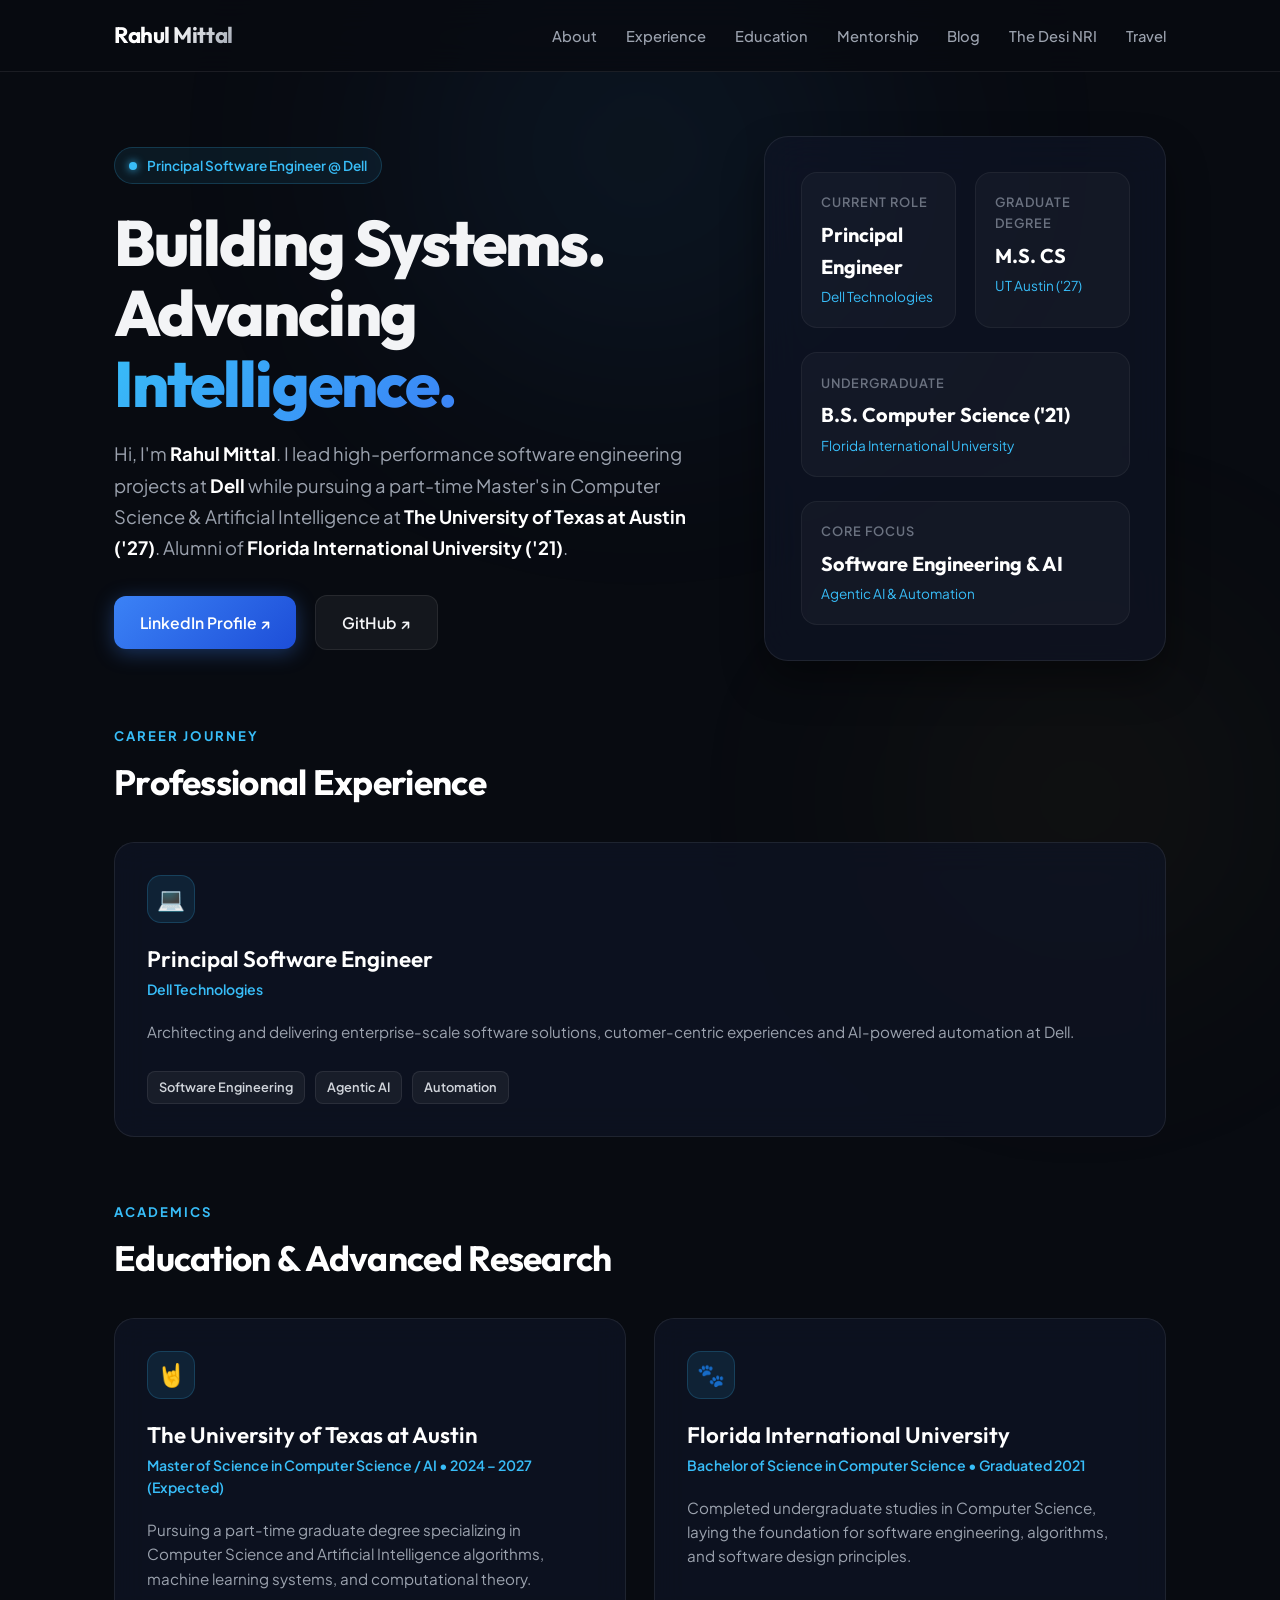
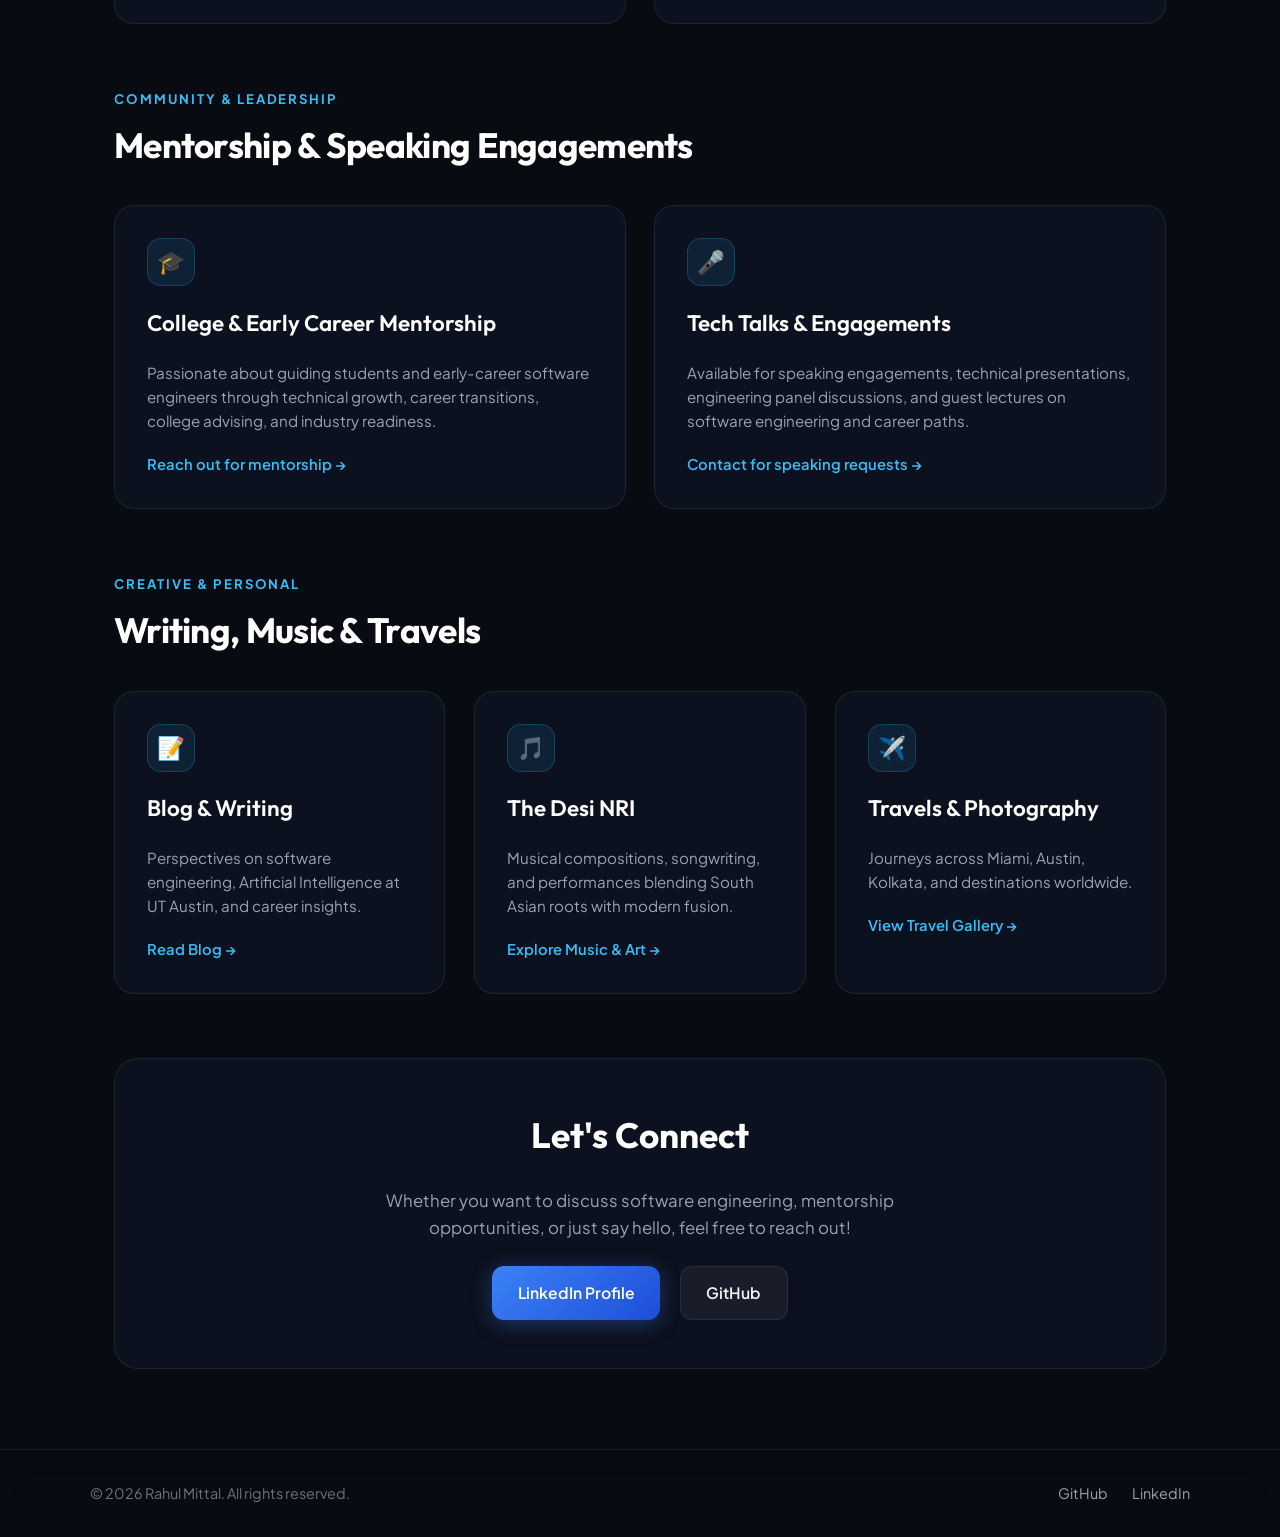
==== commit b2a221d3: "Add subpages for /blog, /thedesinri, and /travel with navigation" ====
--- a/index.html
+++ b/index.html
@@ -556,6 +556,9 @@
         <li><a href="#experience">Experience</a></li>
         <li><a href="#education">Education</a></li>
         <li><a href="#engagement">Mentorship</a></li>
+        <li><a href="/blog/">Blog</a></li>
+        <li><a href="/thedesinri/">The Desi NRI</a></li>
+        <li><a href="/travel/">Travel</a></li>
       </ul>
     </div>
   </header>
@@ -703,6 +706,48 @@
       </div>
     </section>
 
+    <!-- EXPLORE MORE SECTION -->
+    <section id="explore">
+      <div class="section-title-group">
+        <span class="section-tag">Creative &amp; Personal</span>
+        <h2 class="section-title">Writing, Music &amp; Travels</h2>
+      </div>
+      <div class="cards-grid">
+        <div class="info-card">
+          <div class="card-icon-box">📝</div>
+          <h3>Blog &amp; Writing</h3>
+          <p>
+            Perspectives on software engineering, Artificial Intelligence at UT Austin, and career insights.
+          </p>
+          <a href="/blog/" style="color: var(--accent-cyan); font-weight: 600; text-decoration: none; font-size: 0.92rem;">
+            Read Blog →
+          </a>
+        </div>
+
+        <div class="info-card">
+          <div class="card-icon-box">🎵</div>
+          <h3>The Desi NRI</h3>
+          <p>
+            Musical compositions, songwriting, and performances blending South Asian roots with modern fusion.
+          </p>
+          <a href="/thedesinri/" style="color: var(--accent-cyan); font-weight: 600; text-decoration: none; font-size: 0.92rem;">
+            Explore Music &amp; Art →
+          </a>
+        </div>
+
+        <div class="info-card">
+          <div class="card-icon-box">✈️</div>
+          <h3>Travels &amp; Photography</h3>
+          <p>
+            Journeys across Miami, Austin, Kolkata, and destinations worldwide.
+          </p>
+          <a href="/travel/" style="color: var(--accent-cyan); font-weight: 600; text-decoration: none; font-size: 0.92rem;">
+            View Travel Gallery →
+          </a>
+        </div>
+      </div>
+    </section>
+
     <!-- CONTACT BANNER -->
     <section>
       <div class="contact-banner">
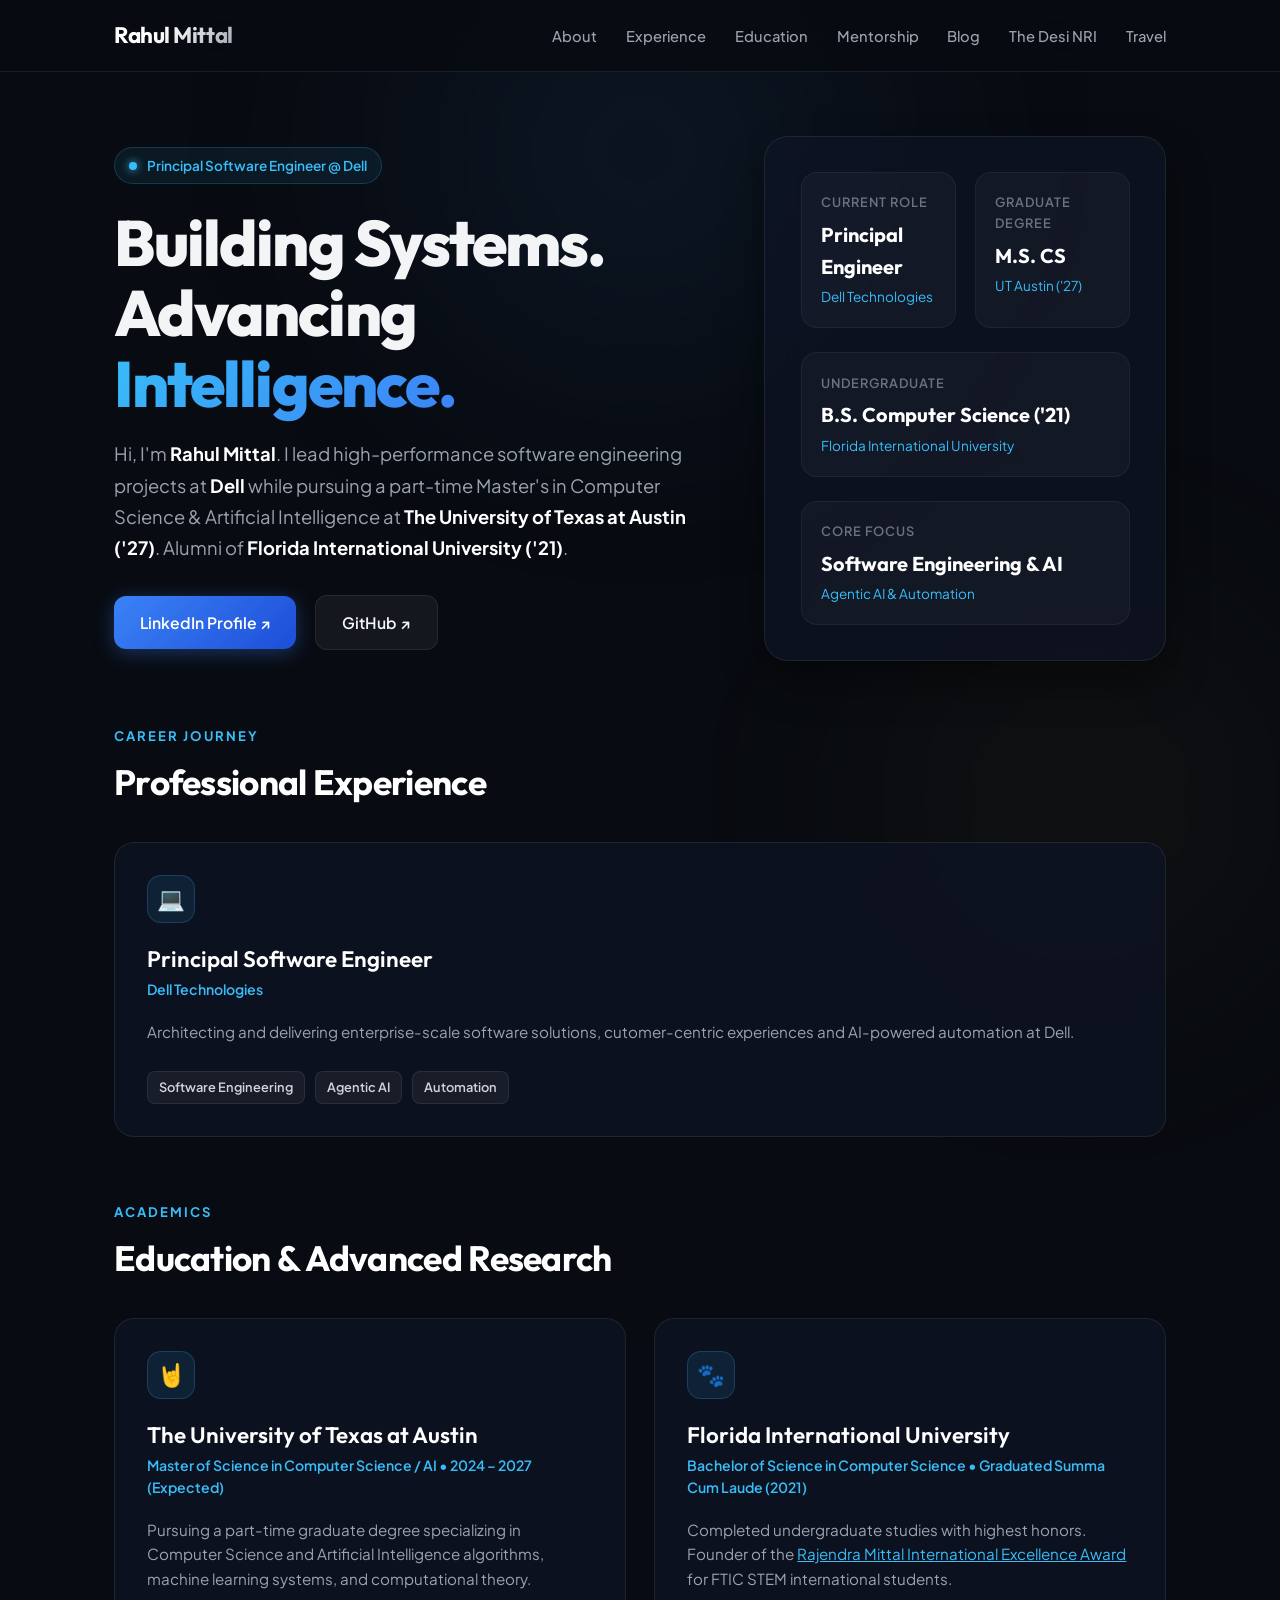
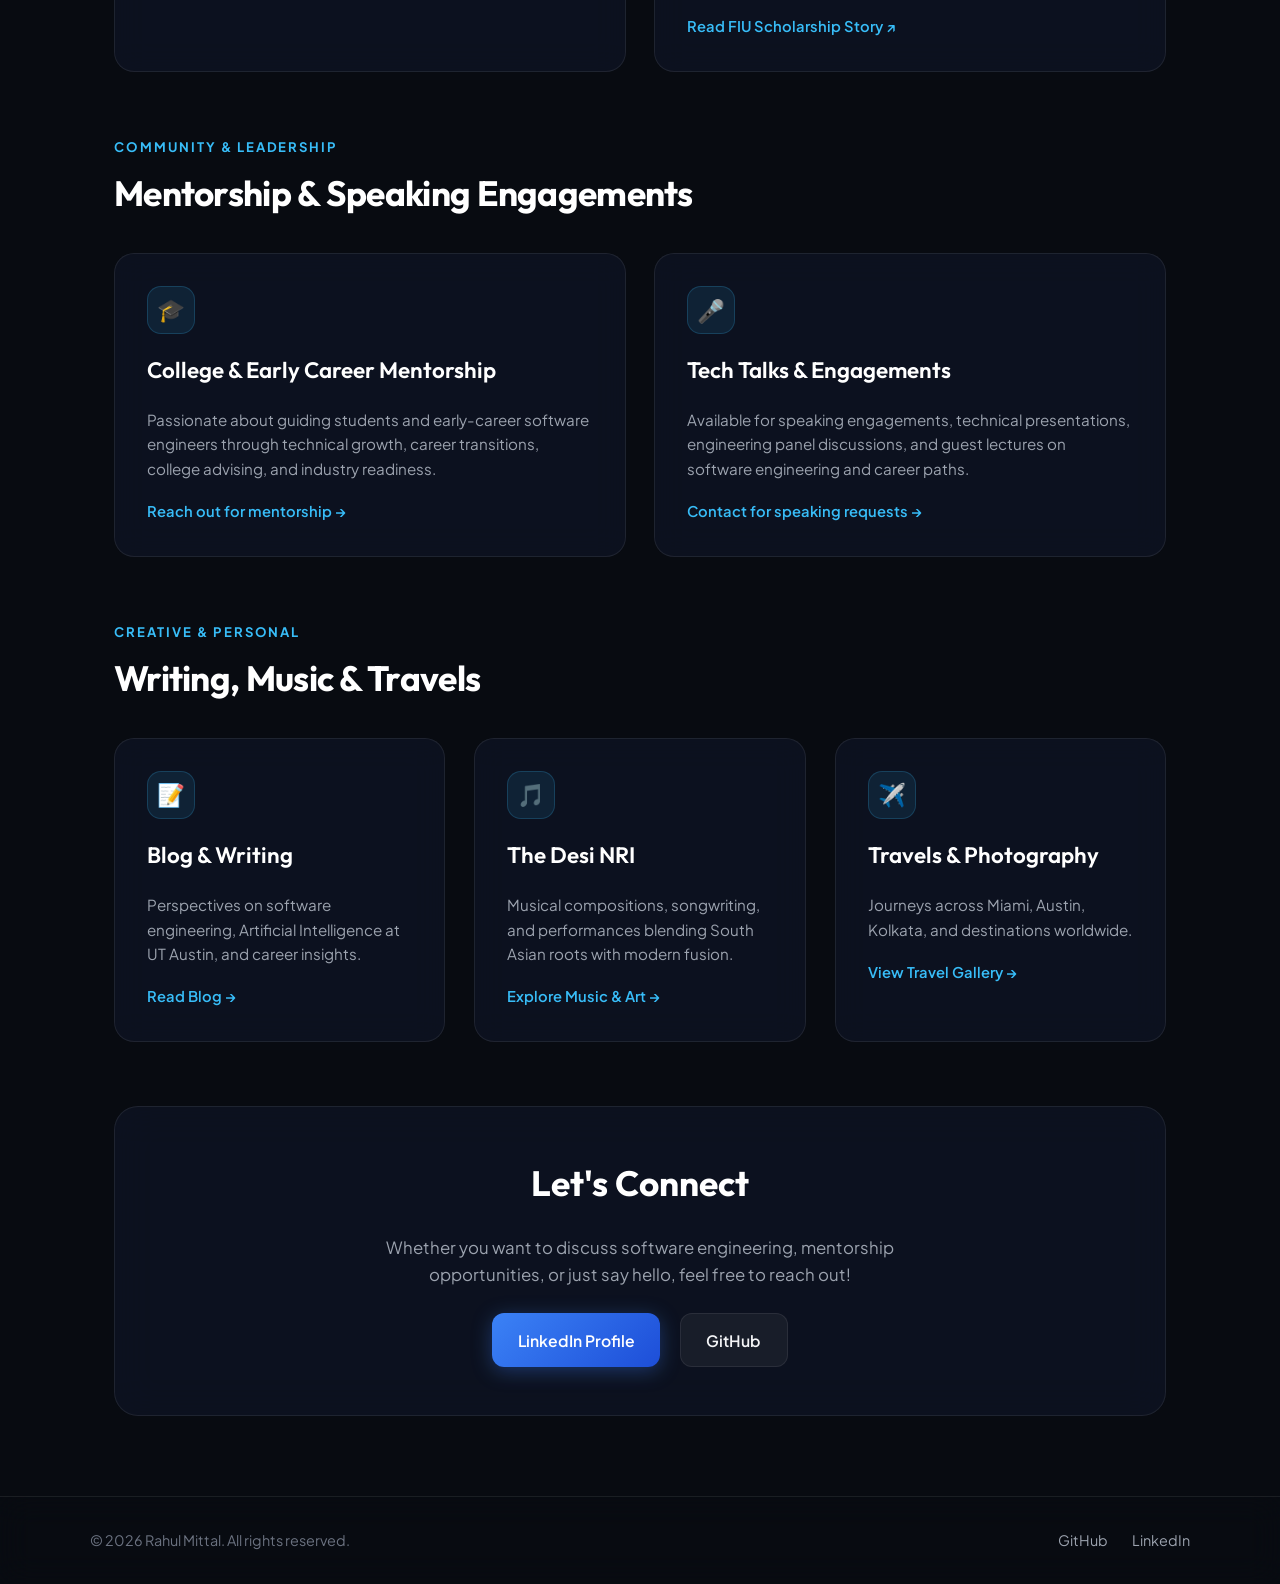
==== commit 94265ada: "Add FIU Alumni Newsroom article link for Rajendra Mittal Award" ====
--- a/index.html
+++ b/index.html
@@ -666,11 +666,14 @@
           <div class="card-icon-box">🐾</div>
           <div>
             <h3>Florida International University</h3>
-            <div class="card-meta">Bachelor of Science in Computer Science • Graduated 2021</div>
+            <div class="card-meta">Bachelor of Science in Computer Science • Graduated Summa Cum Laude (2021)</div>
           </div>
           <p>
-            Completed undergraduate studies in Computer Science, laying the foundation for software engineering, algorithms, and software design principles.
+            Completed undergraduate studies with highest honors. Founder of the <a href="/rajendra-mittal/" style="color: var(--accent-cyan); text-decoration: underline;">Rajendra Mittal International Excellence Award</a> for FTIC STEM international students.
           </p>
+          <a href="https://www.fiualumni.com/stay-connected/alumni-news/newsroom/index.php/2023/11/14/international-excellence-how-the-pathway-to-philanthropist-program-can-change-lives/" target="_blank" rel="noopener" style="color: var(--accent-cyan); font-weight: 600; text-decoration: none; font-size: 0.92rem; margin-top: 0.3rem; display: inline-block;">
+            Read FIU Scholarship Story ↗
+          </a>
         </div>
       </div>
     </section>
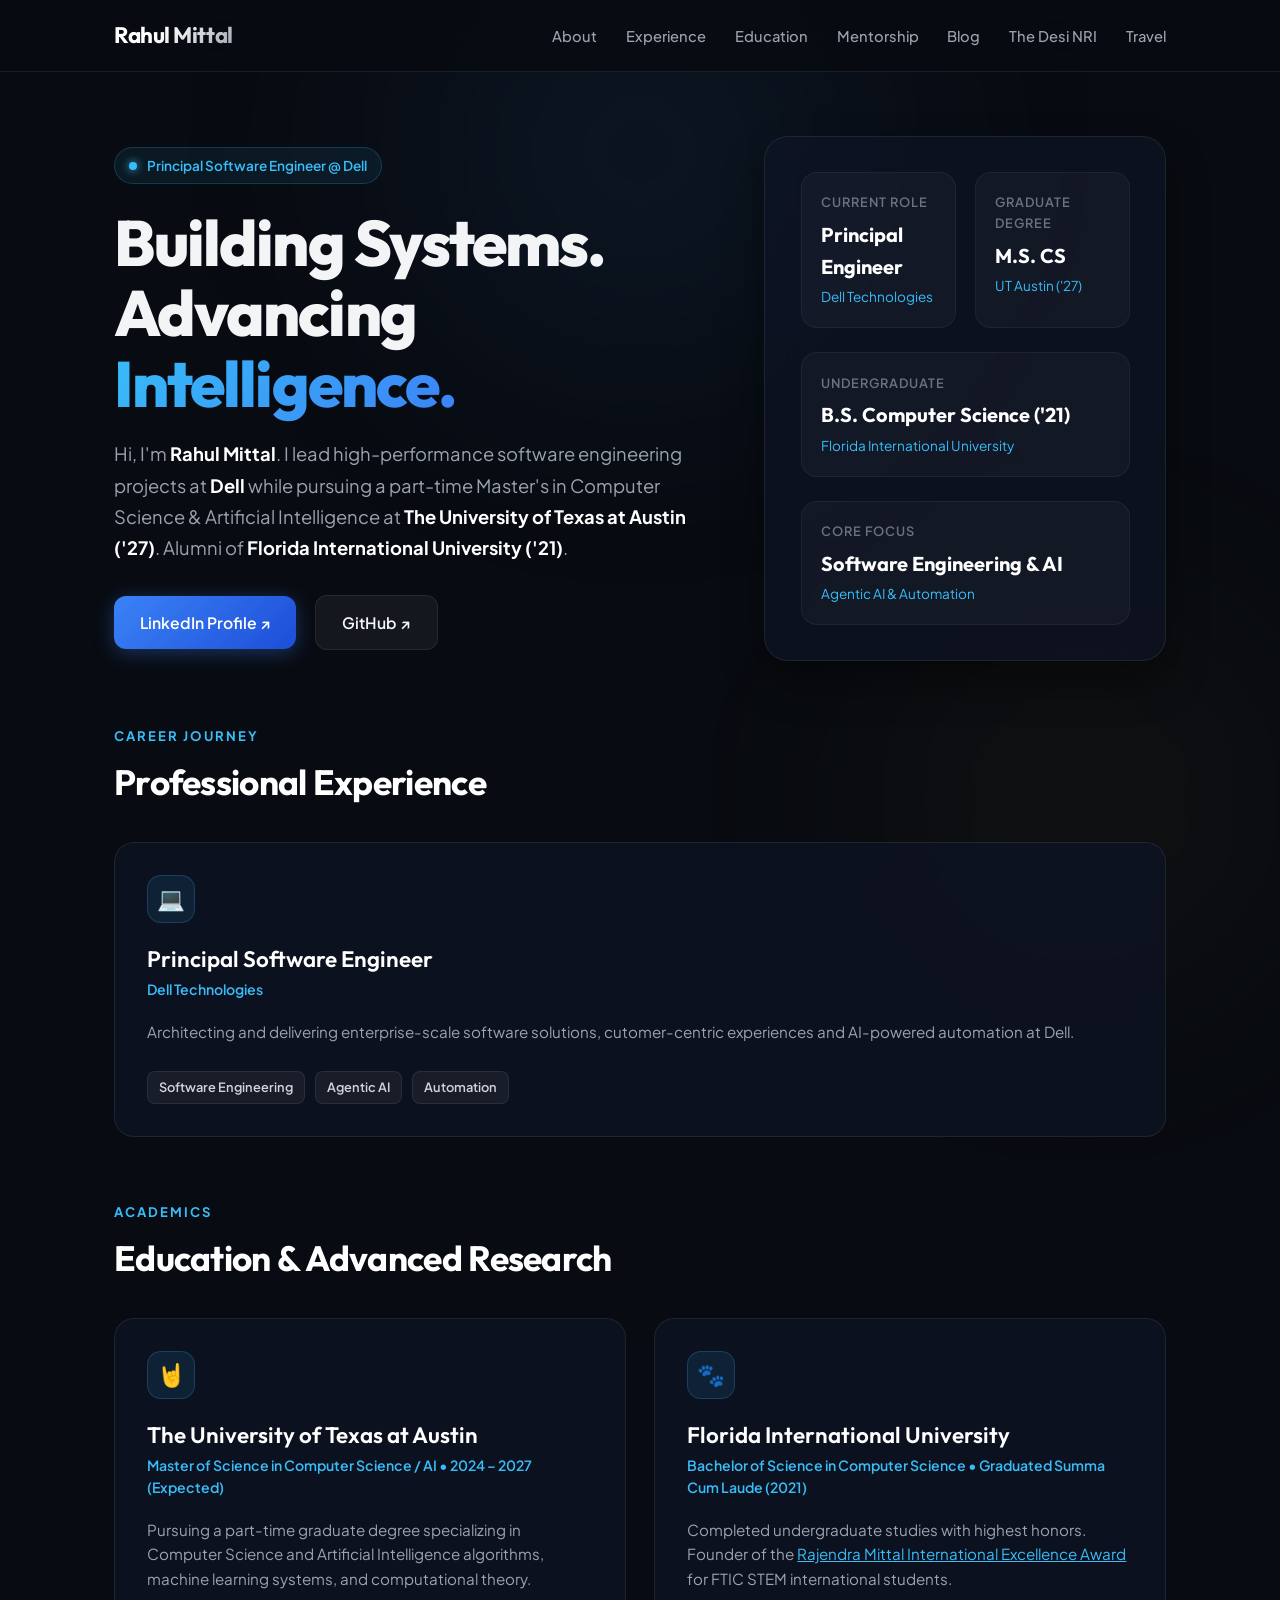
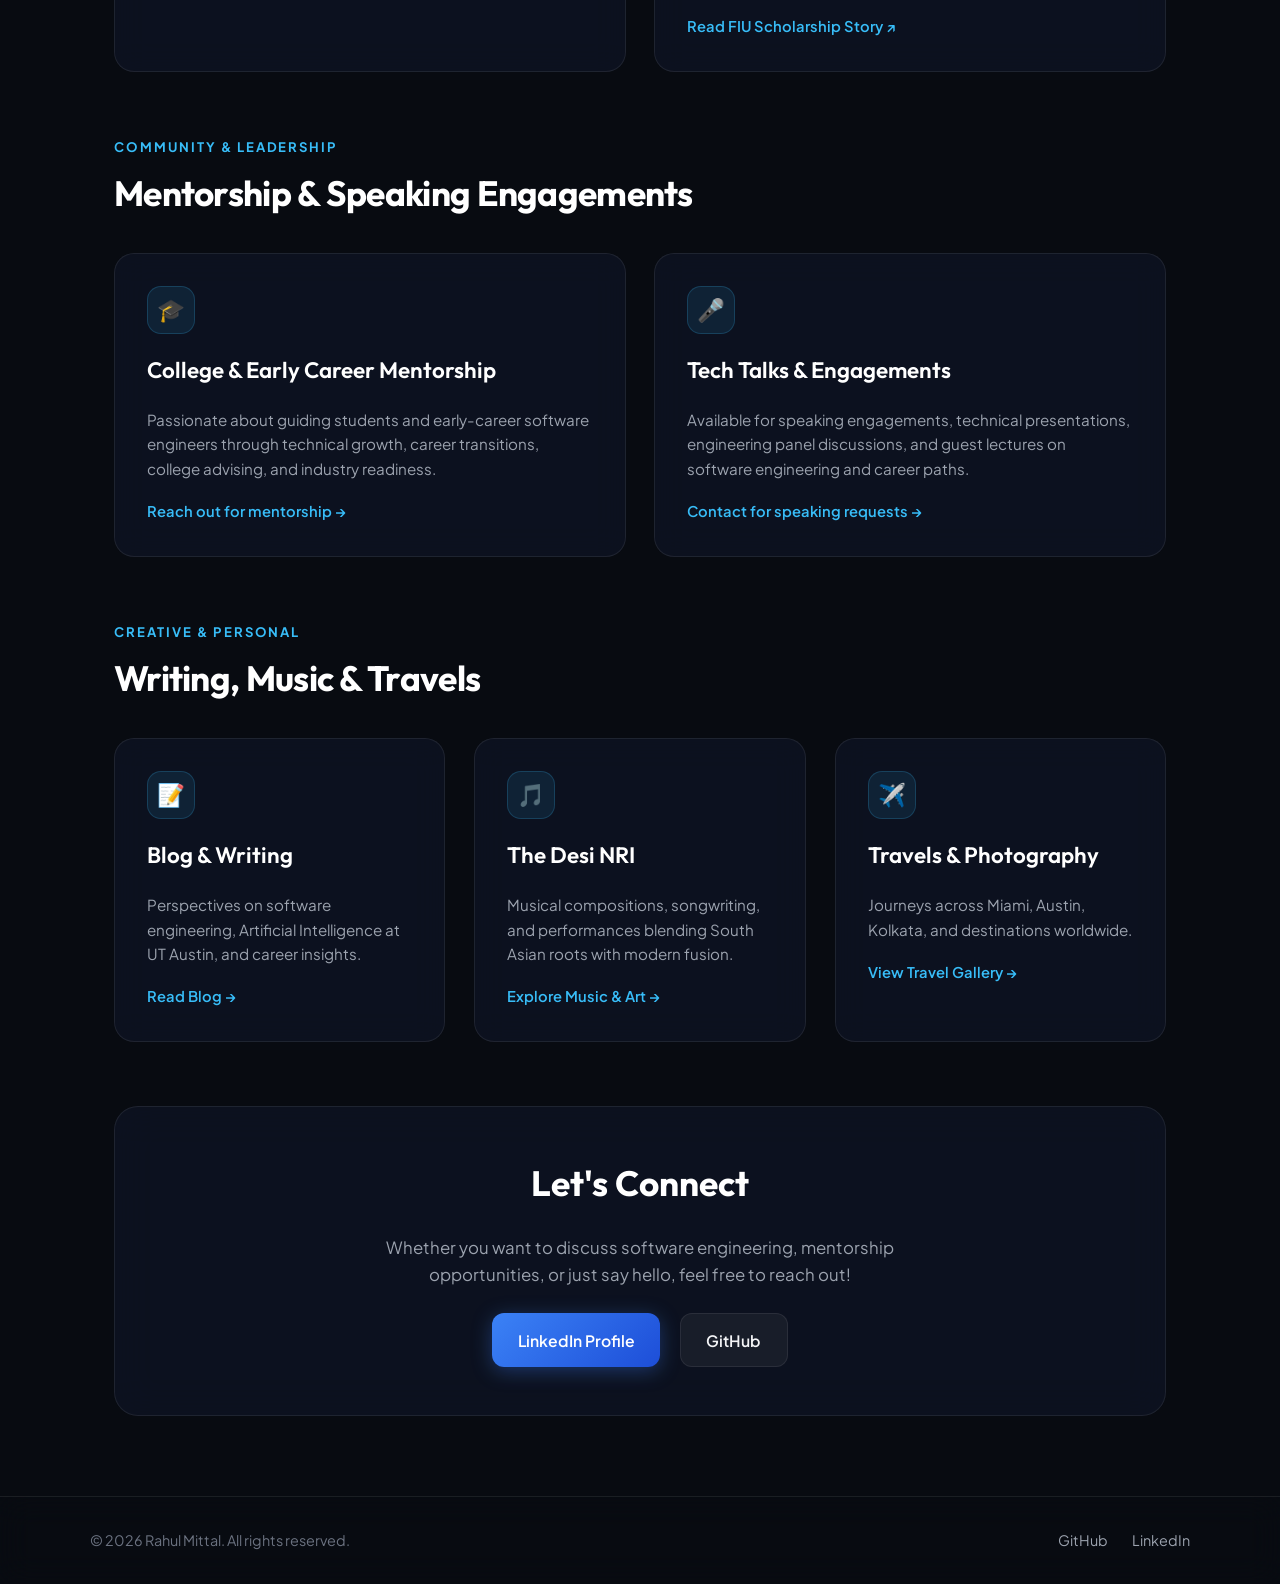
==== commit 6f2e23cb: "Make main landing page and subpages 100% mobile friendly with mobile menu toggle and responsive layo" ====
--- a/index.html
+++ b/index.html
@@ -522,20 +522,155 @@
       color: var(--accent-cyan);
     }
 
+    /* Mobile Nav Toggle Button */
+    .mobile-nav-toggle {
+      display: none;
+      background: rgba(255, 255, 255, 0.05);
+      border: 1px solid var(--border-color);
+      border-radius: 10px;
+      padding: 0.6rem;
+      cursor: pointer;
+      flex-direction: column;
+      justify-content: center;
+      gap: 5px;
+      width: 44px;
+      height: 44px;
+      z-index: 110;
+    }
+
+    .mobile-nav-toggle span {
+      display: block;
+      width: 22px;
+      height: 2px;
+      background-color: var(--text-main);
+      border-radius: 2px;
+      transition: all 0.3s ease;
+    }
+
+    .mobile-nav-toggle.active span:nth-child(1) {
+      transform: translateY(7px) rotate(45deg);
+    }
+
+    .mobile-nav-toggle.active span:nth-child(2) {
+      opacity: 0;
+    }
+
+    .mobile-nav-toggle.active span:nth-child(3) {
+      transform: translateY(-7px) rotate(-45deg);
+    }
+
+    /* Mobile Responsive Breakpoints */
     @media (max-width: 900px) {
       .hero {
         grid-template-columns: 1fr;
-        gap: 2rem;
+        gap: 2.5rem;
       }
 
       .btn-gold {
         width: 100%;
         justify-content: center;
       }
+
       .footer-container {
         flex-direction: column;
         gap: 1.2rem;
         text-align: center;
+      }
+    }
+
+    @media (max-width: 768px) {
+      .nav-container {
+        padding: 0.9rem 1.2rem;
+      }
+
+      .mobile-nav-toggle {
+        display: flex;
+      }
+
+      .nav-links {
+        position: absolute;
+        top: 100%;
+        left: 0;
+        width: 100%;
+        background: rgba(8, 11, 17, 0.96);
+        backdrop-filter: blur(24px);
+        border-bottom: 1px solid var(--border-color);
+        flex-direction: column;
+        align-items: stretch;
+        gap: 0;
+        padding: 0;
+        max-height: 0;
+        overflow: hidden;
+        transition: max-height 0.4s cubic-bezier(0.16, 1, 0.3, 1);
+        box-shadow: 0 20px 40px rgba(0, 0, 0, 0.6);
+      }
+
+      .nav-links.active {
+        max-height: 420px;
+        padding: 1rem 0;
+      }
+
+      .nav-links li {
+        width: 100%;
+      }
+
+      .nav-links a {
+        display: block;
+        padding: 0.85rem 1.5rem;
+        font-size: 1rem;
+        border-bottom: 1px solid rgba(255, 255, 255, 0.03);
+      }
+
+      main {
+        padding: 2rem 1.2rem;
+        gap: 3rem;
+      }
+
+      .hero h1 {
+        font-size: clamp(2.2rem, 7.5vw, 3.2rem);
+      }
+
+      .hero-bio {
+        font-size: 1.05rem;
+      }
+
+      .hero-cta-group {
+        flex-direction: column;
+        align-items: stretch;
+        gap: 0.8rem;
+      }
+
+      .btn-primary, .btn-secondary {
+        width: 100%;
+        justify-content: center;
+        padding: 0.9rem 1.4rem;
+      }
+
+      .cards-grid {
+        grid-template-columns: 1fr;
+      }
+
+      .contact-banner {
+        padding: 2.2rem 1.4rem;
+      }
+
+      .contact-links {
+        flex-direction: column;
+        width: 100%;
+      }
+    }
+
+    @media (max-width: 480px) {
+      .card-stat-grid {
+        grid-template-columns: 1fr;
+      }
+
+      .hero-card {
+        padding: 1.5rem;
+      }
+
+      .info-card {
+        padding: 1.5rem;
       }
     }
   </style>
@@ -551,6 +686,11 @@
       <a href="#" class="brand">
         <span class="brand-name">Rahul Mittal</span>
       </a>
+      <button class="mobile-nav-toggle" id="mobileNavToggle" aria-label="Toggle navigation menu">
+        <span></span>
+        <span></span>
+        <span></span>
+      </button>
       <ul class="nav-links">
         <li><a href="#about">About</a></li>
         <li><a href="#experience">Experience</a></li>
@@ -778,5 +918,24 @@
     </div>
   </footer>
 
+  <script>
+    const mobileNavToggle = document.getElementById('mobileNavToggle');
+    const navLinks = document.querySelector('.nav-links');
+
+    if (mobileNavToggle && navLinks) {
+      mobileNavToggle.addEventListener('click', () => {
+        mobileNavToggle.classList.toggle('active');
+        navLinks.classList.toggle('active');
+      });
+
+      navLinks.querySelectorAll('a').forEach(link => {
+        link.addEventListener('click', () => {
+          mobileNavToggle.classList.remove('active');
+          navLinks.classList.remove('active');
+        });
+      });
+    }
+  </script>
+
 </body>
 </html>
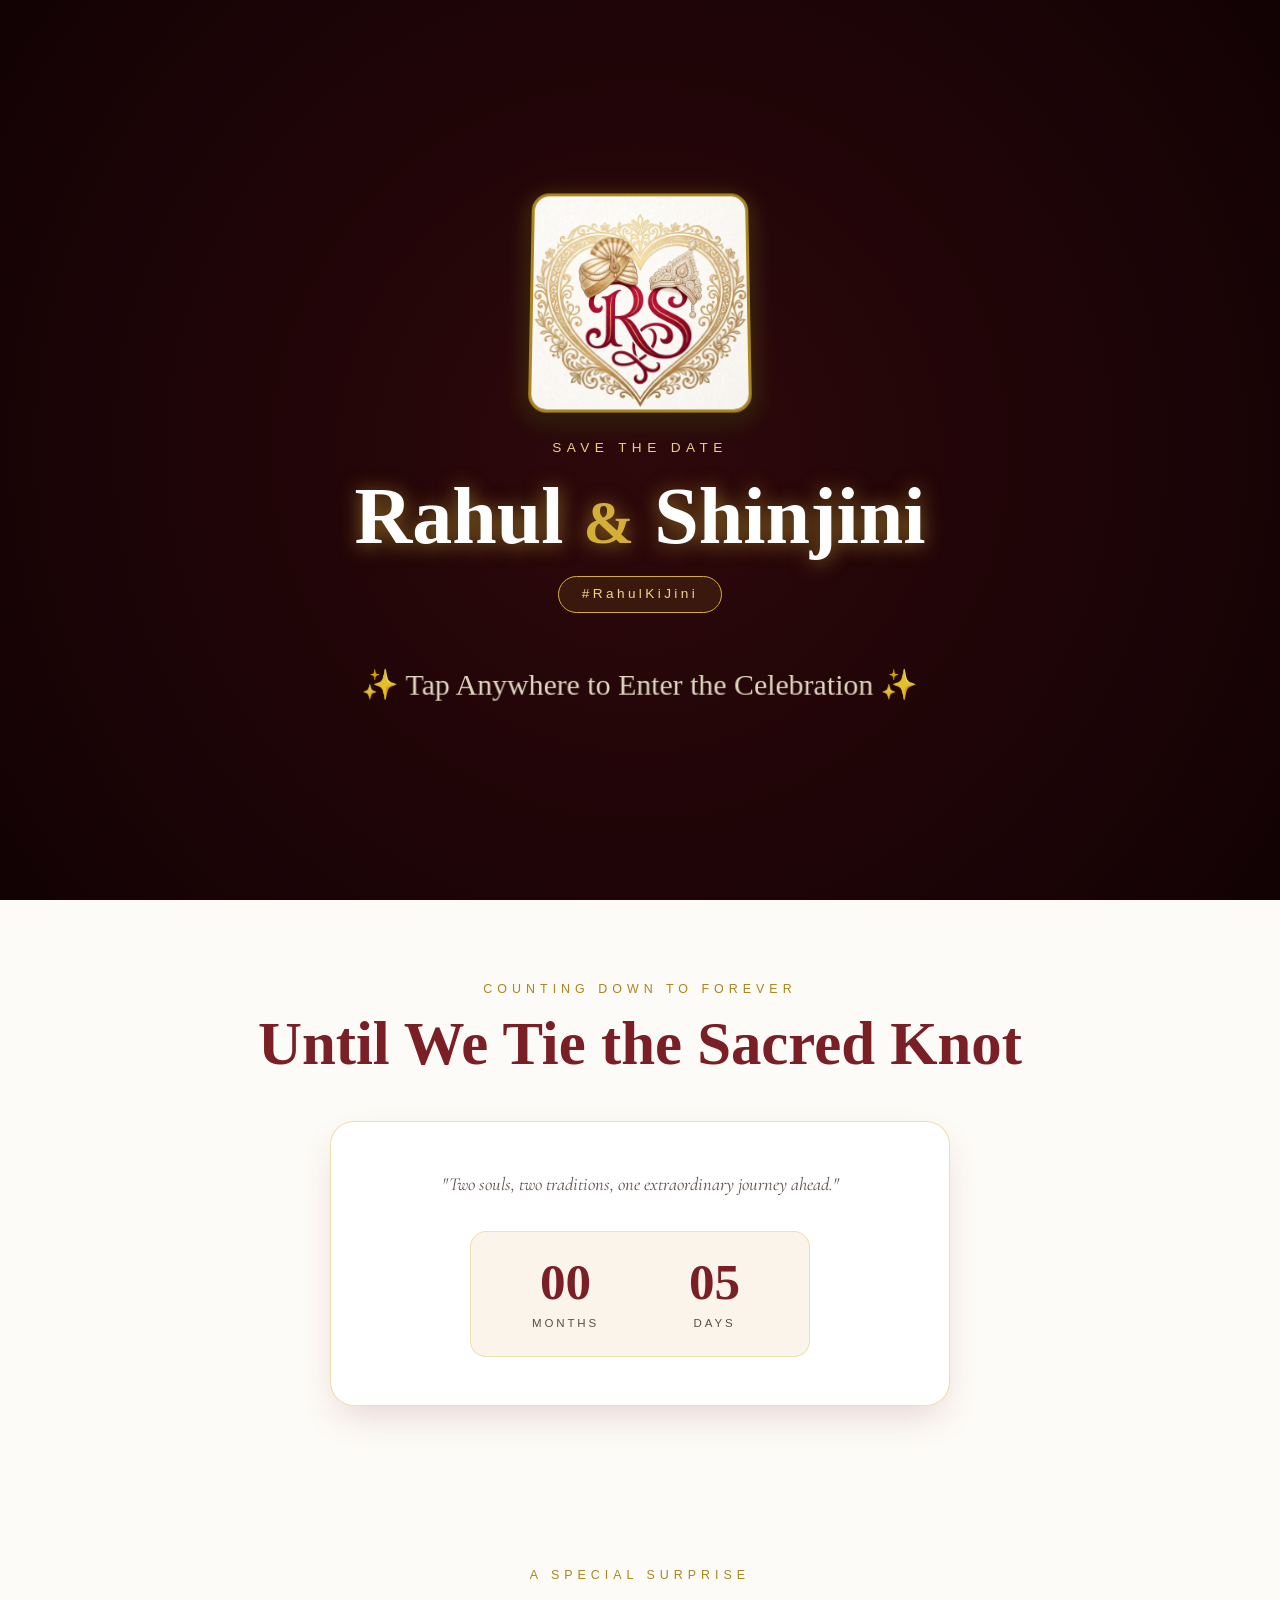
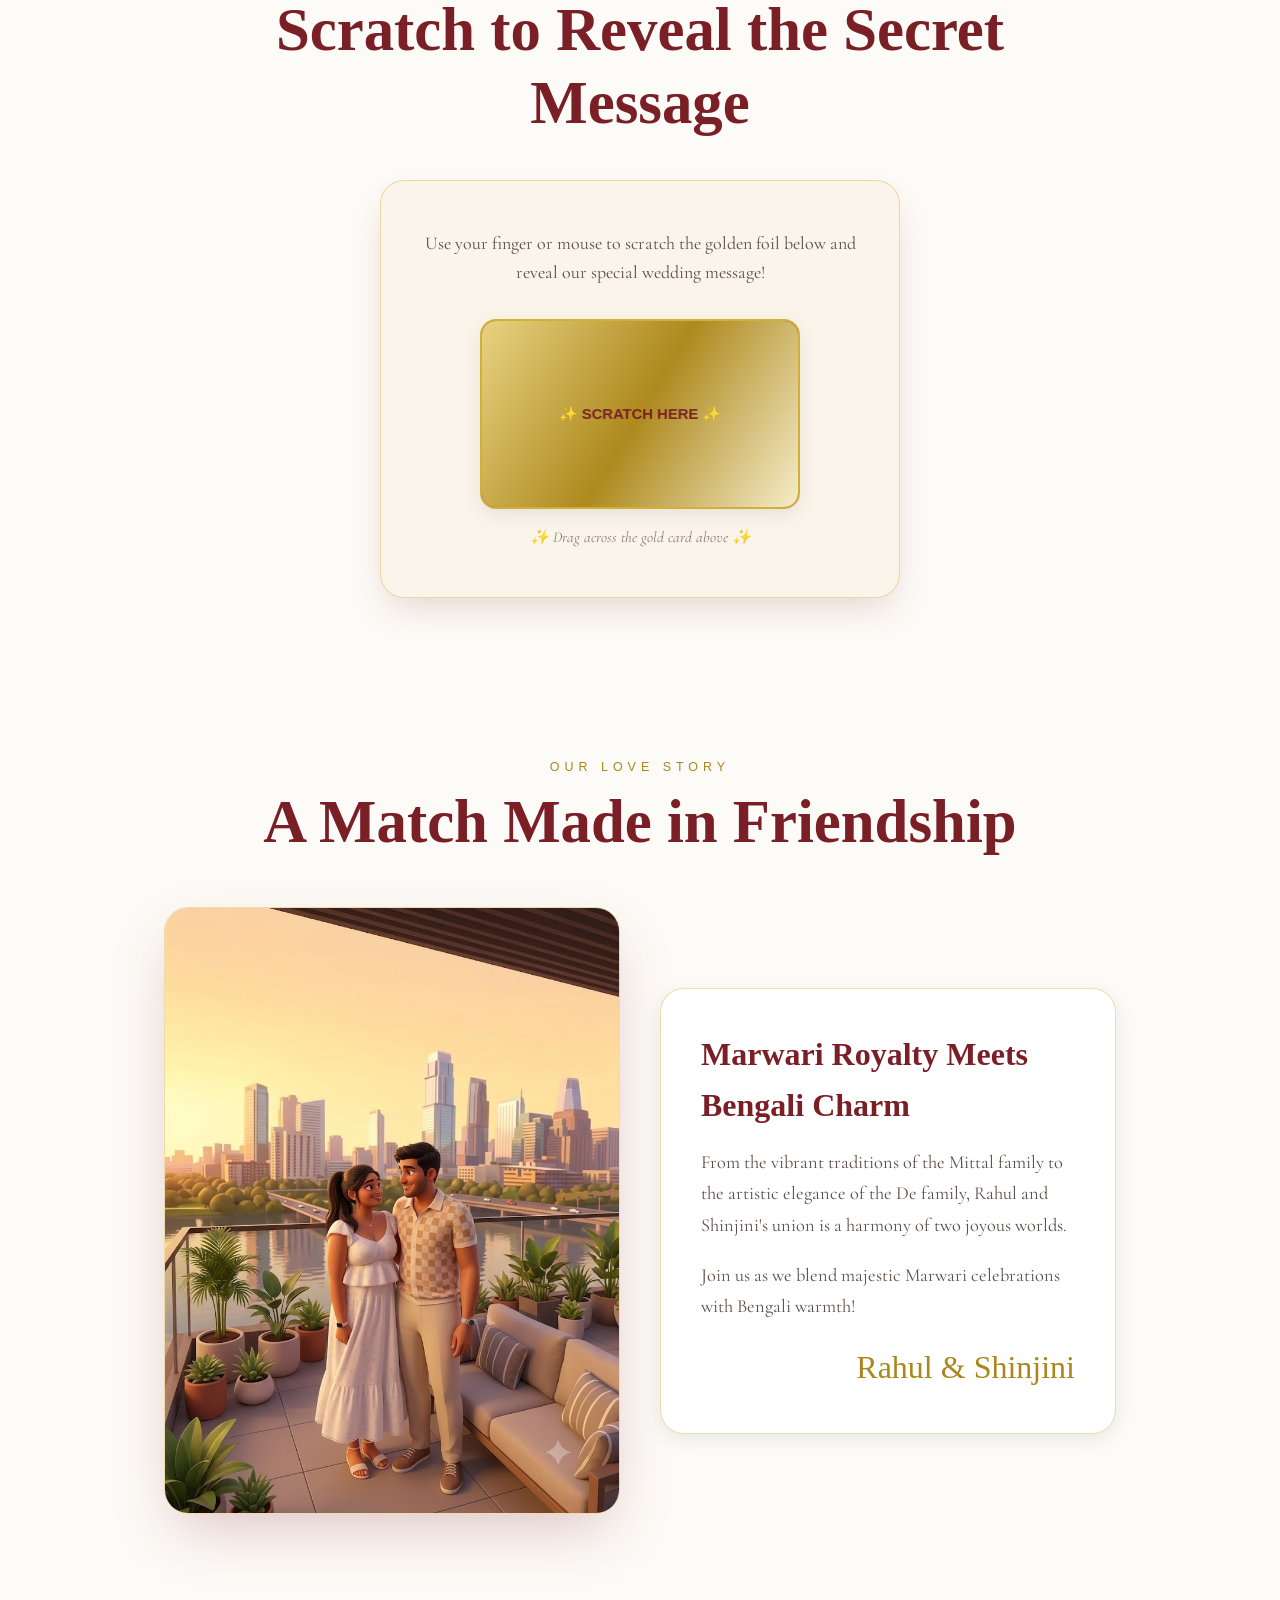
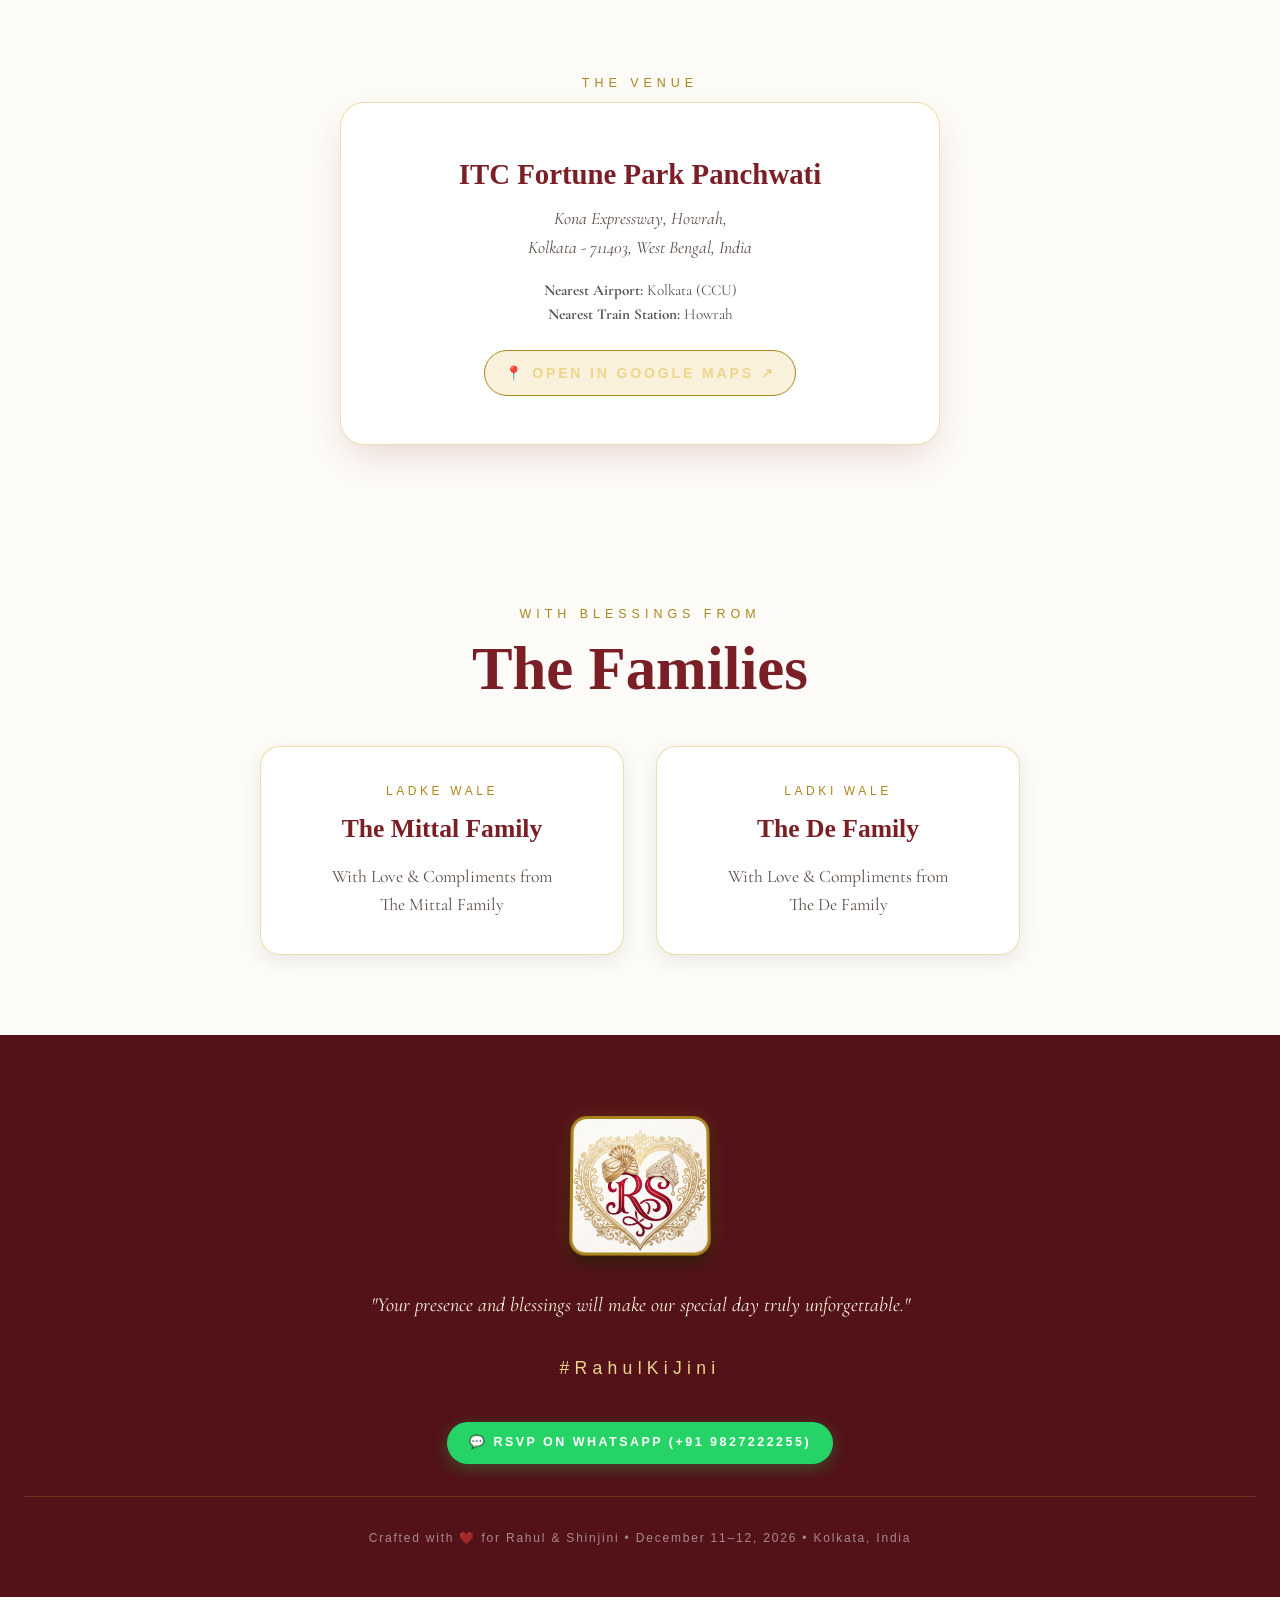
==== commit 5c14fac0: "Move main site to /rahul and set root to redirect to /wedding" ====
--- a/index.html
+++ b/index.html
@@ -1,941 +1,27 @@
 <!DOCTYPE html>
-<html lang="en">
-<head>
-  <meta charset="UTF-8" />
-  <meta name="viewport" content="width=device-width, initial-scale=1.0" />
-  <title>Rahul Mittal</title>
-  <meta name="description" content="Personal website of Rahul Mittal" />
-  
-  <!-- Open Graph / Meta -->
-  <meta property="og:title" content="Rahul Mittal" />
-  <meta property="og:description" content="Personal website of Rahul Mittal." />
-  <meta property="og:type" content="website" />
-  <meta property="og:url" content="https://rahulmittal.xyz" />
-
-
-
-  <!-- Google Fonts -->
-  <link rel="preconnect" href="https://fonts.googleapis.com">
-  <link rel="preconnect" href="https://fonts.gstatic.com" crossorigin>
-  <link href="https://fonts.googleapis.com/css2?family=Outfit:wght@400;500;600;700;800&family=Plus+Jakarta+Sans:wght@400;500;600;700&display=swap" rel="stylesheet">
-
-  <style>
-    :root {
-      --bg-dark: #080b11;
-      --bg-card: rgba(15, 21, 37, 0.7);
-      --bg-card-hover: rgba(22, 31, 54, 0.85);
-      --border-color: rgba(255, 255, 255, 0.08);
-      --border-accent: rgba(56, 189, 248, 0.3);
-      --border-gold: rgba(212, 160, 23, 0.4);
-      --accent-cyan: #38bdf8;
-      --accent-blue: #3b82f6;
-      --accent-gold: #d4a017;
-      --accent-gold-glow: rgba(212, 160, 23, 0.2);
-      --text-main: #f3f4f6;
-      --text-muted: #9ca3af;
-      --text-sub: #6b7280;
-      --font-heading: 'Outfit', sans-serif;
-      --font-body: 'Plus Jakarta Sans', sans-serif;
-    }
-
-    * {
-      box-sizing: border-box;
-      margin: 0;
-      padding: 0;
-    }
-
-    html {
-      scroll-behavior: smooth;
-    }
-
-    body {
-      background-color: var(--bg-dark);
-      color: var(--text-main);
-      font-family: var(--font-body);
-      min-height: 100vh;
-      display: flex;
-      flex-direction: column;
-      align-items: center;
-      position: relative;
-      overflow-x: hidden;
-      line-height: 1.6;
-    }
-
-    /* Ambient Background Glows */
-    .bg-glow-1 {
-      position: absolute;
-      top: -150px;
-      left: 50%;
-      transform: translateX(-50%);
-      width: 800px;
-      height: 600px;
-      background: radial-gradient(circle, rgba(56, 189, 248, 0.08) 0%, rgba(59, 130, 246, 0.05) 40%, transparent 70%);
-      filter: blur(100px);
-      z-index: 0;
-      pointer-events: none;
-    }
-
-    .bg-glow-2 {
-      position: absolute;
-      top: 500px;
-      right: -100px;
-      width: 600px;
-      height: 600px;
-      background: radial-gradient(circle, rgba(212, 160, 23, 0.06) 0%, transparent 70%);
-      filter: blur(100px);
-      z-index: 0;
-      pointer-events: none;
-    }
-
-    /* Header Navigation */
-    header {
-      position: sticky;
-      top: 0;
-      z-index: 100;
-      width: 100%;
-      backdrop-filter: blur(16px);
-      background: rgba(8, 11, 17, 0.8);
-      border-bottom: 1px solid var(--border-color);
-      display: flex;
-      justify-content: center;
-    }
-
-    .nav-container {
-      width: 100%;
-      max-width: 1100px;
-      padding: 1.1rem 1.5rem;
-      display: flex;
-      justify-content: space-between;
-      align-items: center;
-    }
-
-    .brand {
-      display: flex;
-      align-items: center;
-      gap: 0.8rem;
-      text-decoration: none;
-    }
-
-    .brand-name {
-      font-family: var(--font-heading);
-      font-weight: 700;
-      font-size: 1.4rem;
-      letter-spacing: -0.02em;
-      background: linear-gradient(135deg, #ffffff 40%, #9ca3af 100%);
-      -webkit-background-clip: text;
-      -webkit-text-fill-color: transparent;
-    }
-
-    .nav-links {
-      display: flex;
-      align-items: center;
-      gap: 1.8rem;
-      list-style: none;
-    }
-
-    .nav-links a {
-      color: var(--text-muted);
-      text-decoration: none;
-      font-size: 0.92rem;
-      font-weight: 500;
-      transition: color 0.2s ease;
-    }
-
-    .nav-links a:hover {
-      color: #ffffff;
-    }
-
-
-    /* Main Container */
-    main {
-      position: relative;
-      z-index: 1;
-      width: 100%;
-      max-width: 1100px;
-      padding: 3rem 1.5rem;
-      display: flex;
-      flex-direction: column;
-      gap: 4rem;
-    }
-
-    /* Hero Section */
-    .hero {
-      display: grid;
-      grid-template-columns: 1.2fr 0.8fr;
-      gap: 3rem;
-      align-items: center;
-      padding-top: 1rem;
-    }
-
-    .hero-badge {
-      display: inline-flex;
-      align-items: center;
-      gap: 0.6rem;
-      padding: 0.4rem 0.9rem;
-      border-radius: 999px;
-      background: rgba(56, 189, 248, 0.08);
-      border: 1px solid rgba(56, 189, 248, 0.2);
-      color: var(--accent-cyan);
-      font-size: 0.85rem;
-      font-weight: 600;
-      margin-bottom: 1.5rem;
-    }
-
-    .status-dot {
-      width: 8px;
-      height: 8px;
-      border-radius: 50%;
-      background-color: var(--accent-cyan);
-      box-shadow: 0 0 8px var(--accent-cyan);
-      animation: pulse 2s infinite;
-    }
-
-    @keyframes pulse {
-      0%, 100% { opacity: 1; transform: scale(1); }
-      50% { opacity: 0.4; transform: scale(0.85); }
-    }
-
-    .hero h1 {
-      font-family: var(--font-heading);
-      font-size: clamp(2.8rem, 5vw, 4rem);
-      font-weight: 800;
-      line-height: 1.1;
-      margin-bottom: 1.2rem;
-      letter-spacing: -0.03em;
-    }
-
-    .hero h1 .highlight-text {
-      background: linear-gradient(135deg, var(--accent-cyan) 0%, var(--accent-blue) 100%);
-      -webkit-background-clip: text;
-      -webkit-text-fill-color: transparent;
-    }
-
-    .hero-bio {
-      font-size: 1.15rem;
-      color: var(--text-muted);
-      line-height: 1.7;
-      margin-bottom: 2rem;
-    }
-
-    .hero-bio strong {
-      color: #ffffff;
-    }
-
-    .hero-cta-group {
-      display: flex;
-      align-items: center;
-      gap: 1.2rem;
-      flex-wrap: wrap;
-    }
-
-    .btn-primary {
-      display: inline-flex;
-      align-items: center;
-      gap: 0.6rem;
-      background: linear-gradient(135deg, var(--accent-blue) 0%, #1d4ed8 100%);
-      color: #ffffff;
-      font-weight: 600;
-      font-size: 0.98rem;
-      padding: 0.85rem 1.6rem;
-      border-radius: 12px;
-      text-decoration: none;
-      transition: all 0.25s ease;
-      box-shadow: 0 4px 20px rgba(59, 130, 246, 0.35);
-    }
-
-    .btn-primary:hover {
-      transform: translateY(-2px);
-      box-shadow: 0 6px 25px rgba(59, 130, 246, 0.5);
-    }
-
-    .btn-secondary {
-      display: inline-flex;
-      align-items: center;
-      gap: 0.6rem;
-      background: rgba(255, 255, 255, 0.05);
-      border: 1px solid var(--border-color);
-      color: var(--text-main);
-      font-weight: 600;
-      font-size: 0.98rem;
-      padding: 0.85rem 1.6rem;
-      border-radius: 12px;
-      text-decoration: none;
-      transition: all 0.25s ease;
-    }
-
-    .btn-secondary:hover {
-      background: rgba(255, 255, 255, 0.1);
-      border-color: rgba(255, 255, 255, 0.2);
-    }
-
-    /* Hero Card / Feature Box */
-    .hero-card {
-      background: var(--bg-card);
-      border: 1px solid var(--border-color);
-      border-radius: 24px;
-      padding: 2.2rem;
-      backdrop-filter: blur(20px);
-      box-shadow: 0 20px 40px rgba(0, 0, 0, 0.4);
-      display: flex;
-      flex-direction: column;
-      gap: 1.5rem;
-      position: relative;
-    }
-
-    .card-stat-grid {
-      display: grid;
-      grid-template-columns: 1fr 1fr;
-      gap: 1.2rem;
-    }
-
-    .stat-box {
-      background: rgba(255, 255, 255, 0.03);
-      border: 1px solid rgba(255, 255, 255, 0.05);
-      border-radius: 16px;
-      padding: 1.2rem;
-    }
-
-    .stat-label {
-      font-size: 0.8rem;
-      font-weight: 600;
-      text-transform: uppercase;
-      letter-spacing: 0.08em;
-      color: var(--text-sub);
-      margin-bottom: 0.4rem;
-    }
-
-    .stat-val {
-      font-family: var(--font-heading);
-      font-size: 1.25rem;
-      font-weight: 700;
-      color: #ffffff;
-    }
-
-    .stat-sub {
-      font-size: 0.85rem;
-      color: var(--accent-cyan);
-      margin-top: 0.2rem;
-    }
-
-
-    .btn-gold {
-      display: inline-flex;
-      align-items: center;
-      gap: 0.6rem;
-      background: linear-gradient(135deg, #d4a017 0%, #b8860b 100%);
-      color: #080b11;
-      font-weight: 700;
-      font-size: 1rem;
-      padding: 0.95rem 1.8rem;
-      border-radius: 14px;
-      text-decoration: none;
-      transition: all 0.25s ease;
-      white-space: nowrap;
-      box-shadow: 0 4px 20px rgba(212, 160, 23, 0.35);
-    }
-
-    .btn-gold:hover {
-      transform: scale(1.04);
-      background: linear-gradient(135deg, #e5b128 0%, #c9971c 100%);
-      box-shadow: 0 6px 25px rgba(212, 160, 23, 0.5);
-    }
-
-    .btn-gold svg {
-      width: 18px;
-      height: 18px;
-      transition: transform 0.2s ease;
-      fill: currentColor;
-    }
-
-    .btn-gold:hover svg {
-      transform: translateX(4px);
-    }
-
-    /* Section Styling */
-    .section-title-group {
-      margin-bottom: 2rem;
-    }
-
-    .section-tag {
-      font-size: 0.82rem;
-      font-weight: 700;
-      text-transform: uppercase;
-      letter-spacing: 0.15em;
-      color: var(--accent-cyan);
-      margin-bottom: 0.5rem;
-      display: block;
-    }
-
-    .section-title {
-      font-family: var(--font-heading);
-      font-size: 2.2rem;
-      font-weight: 700;
-      color: #ffffff;
-      letter-spacing: -0.02em;
-    }
-
-    /* Cards Grid */
-    .cards-grid {
-      display: grid;
-      grid-template-columns: repeat(auto-fit, minmax(320px, 1fr));
-      gap: 1.8rem;
-    }
-
-    .info-card {
-      background: var(--bg-card);
-      border: 1px solid var(--border-color);
-      border-radius: 20px;
-      padding: 2rem;
-      backdrop-filter: blur(16px);
-      transition: all 0.3s cubic-bezier(0.16, 1, 0.3, 1);
-      display: flex;
-      flex-direction: column;
-      gap: 1.2rem;
-    }
-
-    .info-card:hover {
-      background: var(--bg-card-hover);
-      border-color: var(--border-accent);
-      transform: translateY(-3px);
-      box-shadow: 0 15px 35px rgba(0, 0, 0, 0.4);
-    }
-
-    .card-icon-box {
-      width: 48px;
-      height: 48px;
-      border-radius: 14px;
-      background: rgba(56, 189, 248, 0.1);
-      border: 1px solid rgba(56, 189, 248, 0.2);
-      display: flex;
-      align-items: center;
-      justify-content: center;
-      font-size: 1.4rem;
-      color: var(--accent-cyan);
-    }
-
-    .info-card h3 {
-      font-family: var(--font-heading);
-      font-size: 1.4rem;
-      font-weight: 600;
-      color: #ffffff;
-    }
-
-    .card-meta {
-      font-size: 0.88rem;
-      color: var(--accent-cyan);
-      font-weight: 600;
-    }
-
-    .info-card p {
-      color: var(--text-muted);
-      font-size: 0.95rem;
-      line-height: 1.6;
-    }
-
-    /* Tech Stack Badges */
-    .tech-stack {
-      display: flex;
-      flex-wrap: wrap;
-      gap: 0.6rem;
-      margin-top: 0.5rem;
-    }
-
-    .tech-badge {
-      font-size: 0.8rem;
-      font-weight: 600;
-      color: #d1d5db;
-      background: rgba(255, 255, 255, 0.05);
-      border: 1px solid rgba(255, 255, 255, 0.08);
-      padding: 0.3rem 0.7rem;
-      border-radius: 8px;
-    }
-
-    /* Contact Section */
-    .contact-banner {
-      background: var(--bg-card);
-      border: 1px solid var(--border-color);
-      border-radius: 24px;
-      padding: 3rem 2.5rem;
-      text-align: center;
-      backdrop-filter: blur(20px);
-      display: flex;
-      flex-direction: column;
-      align-items: center;
-      gap: 1.5rem;
-    }
-
-    .contact-banner h2 {
-      font-family: var(--font-heading);
-      font-size: 2.2rem;
-      font-weight: 700;
-      color: #ffffff;
-    }
-
-    .contact-banner p {
-      color: var(--text-muted);
-      max-width: 600px;
-      font-size: 1.05rem;
-    }
-
-    .contact-links {
-      display: flex;
-      gap: 1.2rem;
-      flex-wrap: wrap;
-      justify-content: center;
-    }
-
-    /* Footer */
-    footer {
-      position: relative;
-      z-index: 1;
-      width: 100%;
-      backdrop-filter: blur(16px);
-      border-top: 1px solid var(--border-color);
-      padding: 2rem 1.5rem;
-      display: flex;
-      justify-content: center;
-      margin-top: 2rem;
-    }
-
-    .footer-container {
-      width: 100%;
-      max-width: 1100px;
-      display: flex;
-      justify-content: space-between;
-      align-items: center;
-      font-size: 0.9rem;
-      color: var(--text-sub);
-    }
-
-    .footer-links {
-      display: flex;
-      gap: 1.5rem;
-    }
-
-    .footer-links a {
-      color: var(--text-muted);
-      text-decoration: none;
-      transition: color 0.2s ease;
-    }
-
-    .footer-links a:hover {
-      color: var(--accent-cyan);
-    }
-
-    /* Mobile Nav Toggle Button */
-    .mobile-nav-toggle {
-      display: none;
-      background: rgba(255, 255, 255, 0.05);
-      border: 1px solid var(--border-color);
-      border-radius: 10px;
-      padding: 0.6rem;
-      cursor: pointer;
-      flex-direction: column;
-      justify-content: center;
-      gap: 5px;
-      width: 44px;
-      height: 44px;
-      z-index: 110;
-    }
-
-    .mobile-nav-toggle span {
-      display: block;
-      width: 22px;
-      height: 2px;
-      background-color: var(--text-main);
-      border-radius: 2px;
-      transition: all 0.3s ease;
-    }
-
-    .mobile-nav-toggle.active span:nth-child(1) {
-      transform: translateY(7px) rotate(45deg);
-    }
-
-    .mobile-nav-toggle.active span:nth-child(2) {
-      opacity: 0;
-    }
-
-    .mobile-nav-toggle.active span:nth-child(3) {
-      transform: translateY(-7px) rotate(-45deg);
-    }
-
-    /* Mobile Responsive Breakpoints */
-    @media (max-width: 900px) {
-      .hero {
-        grid-template-columns: 1fr;
-        gap: 2.5rem;
+<html>
+  <head>
+    <meta charset="utf-8">
+    <title>Redirecting to Wedding...</title>
+    <meta http-equiv="refresh" content="0; url=/wedding/" />
+    <style>
+      body {
+        background-color: #080b11;
+        color: #fff;
+        font-family: sans-serif;
+        display: flex;
+        align-items: center;
+        justify-content: center;
+        height: 100vh;
+        margin: 0;
       }
-
-      .btn-gold {
-        width: 100%;
-        justify-content: center;
+      a {
+        color: #38bdf8;
+        text-decoration: none;
       }
-
-      .footer-container {
-        flex-direction: column;
-        gap: 1.2rem;
-        text-align: center;
-      }
-    }
-
-    @media (max-width: 768px) {
-      .nav-container {
-        padding: 0.9rem 1.2rem;
-      }
-
-      .mobile-nav-toggle {
-        display: flex;
-      }
-
-      .nav-links {
-        position: absolute;
-        top: 100%;
-        left: 0;
-        width: 100%;
-        background: rgba(8, 11, 17, 0.96);
-        backdrop-filter: blur(24px);
-        border-bottom: 1px solid var(--border-color);
-        flex-direction: column;
-        align-items: stretch;
-        gap: 0;
-        padding: 0;
-        max-height: 0;
-        overflow: hidden;
-        transition: max-height 0.4s cubic-bezier(0.16, 1, 0.3, 1);
-        box-shadow: 0 20px 40px rgba(0, 0, 0, 0.6);
-      }
-
-      .nav-links.active {
-        max-height: 420px;
-        padding: 1rem 0;
-      }
-
-      .nav-links li {
-        width: 100%;
-      }
-
-      .nav-links a {
-        display: block;
-        padding: 0.85rem 1.5rem;
-        font-size: 1rem;
-        border-bottom: 1px solid rgba(255, 255, 255, 0.03);
-      }
-
-      main {
-        padding: 2rem 1.2rem;
-        gap: 3rem;
-      }
-
-      .hero h1 {
-        font-size: clamp(2.2rem, 7.5vw, 3.2rem);
-      }
-
-      .hero-bio {
-        font-size: 1.05rem;
-      }
-
-      .hero-cta-group {
-        flex-direction: column;
-        align-items: stretch;
-        gap: 0.8rem;
-      }
-
-      .btn-primary, .btn-secondary {
-        width: 100%;
-        justify-content: center;
-        padding: 0.9rem 1.4rem;
-      }
-
-      .cards-grid {
-        grid-template-columns: 1fr;
-      }
-
-      .contact-banner {
-        padding: 2.2rem 1.4rem;
-      }
-
-      .contact-links {
-        flex-direction: column;
-        width: 100%;
-      }
-    }
-
-    @media (max-width: 480px) {
-      .card-stat-grid {
-        grid-template-columns: 1fr;
-      }
-
-      .hero-card {
-        padding: 1.5rem;
-      }
-
-      .info-card {
-        padding: 1.5rem;
-      }
-    }
-  </style>
-</head>
-<body>
-
-  <div class="bg-glow-1"></div>
-  <div class="bg-glow-2"></div>
-
-  <!-- HEADER NAVIGATION -->
-  <header>
-    <div class="nav-container">
-      <a href="#" class="brand">
-        <span class="brand-name">Rahul Mittal</span>
-      </a>
-      <button class="mobile-nav-toggle" id="mobileNavToggle" aria-label="Toggle navigation menu">
-        <span></span>
-        <span></span>
-        <span></span>
-      </button>
-      <ul class="nav-links">
-        <li><a href="#about">About</a></li>
-        <li><a href="#experience">Experience</a></li>
-        <li><a href="#education">Education</a></li>
-        <li><a href="#engagement">Mentorship</a></li>
-        <li><a href="/blog/">Blog</a></li>
-        <li><a href="/thedesinri/">The Desi NRI</a></li>
-        <li><a href="/travel/">Travel</a></li>
-      </ul>
-    </div>
-  </header>
-
-  <!-- MAIN CONTAINER -->
-  <main>
-
-    <!-- HERO SECTION -->
-    <section id="about" class="hero">
-      <div class="hero-left">
-        <div class="hero-badge">
-          <span class="status-dot"></span>
-          Principal Software Engineer @ Dell
-        </div>
-        <h1>
-          Building Systems.<br />
-          Advancing <span class="highlight-text">Intelligence.</span>
-        </h1>
-        <p class="hero-bio">
-          Hi, I'm <strong>Rahul Mittal</strong>. I lead high-performance software engineering projects at <strong>Dell</strong> while pursuing a part-time Master's in Computer Science &amp; Artificial Intelligence at <strong>The University of Texas at Austin ('27)</strong>. Alumni of <strong>Florida International University ('21)</strong>.
-        </p>
-        <div class="hero-cta-group">
-          <a href="https://linkedin.com/in/rahul14mittal" target="_blank" rel="noopener" class="btn-primary">
-            LinkedIn Profile ↗
-          </a>
-          <a href="https://github.com/rahul14mittal" target="_blank" rel="noopener" class="btn-secondary">
-            GitHub ↗
-          </a>
-        </div>
-      </div>
-
-      <div class="hero-right">
-        <div class="hero-card">
-          <div class="card-stat-grid">
-            <div class="stat-box">
-              <div class="stat-label">Current Role</div>
-              <div class="stat-val">Principal Engineer</div>
-              <div class="stat-sub">Dell Technologies</div>
-            </div>
-            <div class="stat-box">
-              <div class="stat-label">Graduate Degree</div>
-              <div class="stat-val">M.S. CS</div>
-              <div class="stat-sub">UT Austin ('27)</div>
-            </div>
-          </div>
-          <div class="stat-box">
-            <div class="stat-label">Undergraduate</div>
-            <div class="stat-val">B.S. Computer Science ('21)</div>
-            <div class="stat-sub">Florida International University</div>
-          </div>
-          <div class="stat-box">
-            <div class="stat-label">Core Focus</div>
-            <div class="stat-val">Software Engineering &amp; AI</div>
-            <div class="stat-sub">Agentic AI & Automation</div>
-          </div>
-        </div>
-      </div>
-    </section>
-
-    <!-- EXPERIENCE SECTION -->
-    <section id="experience">
-      <div class="section-title-group">
-        <span class="section-tag">Career Journey</span>
-        <h2 class="section-title">Professional Experience</h2>
-      </div>
-      <div class="cards-grid">
-        <div class="info-card">
-          <div class="card-icon-box">💻</div>
-          <div>
-            <h3>Principal Software Engineer</h3>
-            <div class="card-meta">Dell Technologies</div>
-          </div>
-          <p>
-            Architecting and delivering enterprise-scale software solutions, cutomer-centric experiences and AI-powered automation at Dell.
-          </p>
-          <div class="tech-stack">
-            <span class="tech-badge">Software Engineering</span>
-            <span class="tech-badge">Agentic AI</span>
-            <span class="tech-badge">Automation</span>
-          </div>
-        </div>
-
-      </div>
-    </section>
-
-    <!-- EDUCATION SECTION -->
-    <section id="education">
-      <div class="section-title-group">
-        <span class="section-tag">Academics</span>
-        <h2 class="section-title">Education &amp; Advanced Research</h2>
-      </div>
-      <div class="cards-grid">
-        <div class="info-card">
-          <div class="card-icon-box">🤘</div>
-          <div>
-            <h3>The University of Texas at Austin</h3>
-            <div class="card-meta">Master of Science in Computer Science / AI • 2024 – 2027 (Expected)</div>
-          </div>
-          <p>
-            Pursuing a part-time graduate degree specializing in Computer Science and Artificial Intelligence algorithms, machine learning systems, and computational theory.
-          </p>
-        </div>
-
-        <div class="info-card">
-          <div class="card-icon-box">🐾</div>
-          <div>
-            <h3>Florida International University</h3>
-            <div class="card-meta">Bachelor of Science in Computer Science • Graduated Summa Cum Laude (2021)</div>
-          </div>
-          <p>
-            Completed undergraduate studies with highest honors. Founder of the <a href="/rajendra-mittal/" style="color: var(--accent-cyan); text-decoration: underline;">Rajendra Mittal International Excellence Award</a> for FTIC STEM international students.
-          </p>
-          <a href="https://www.fiualumni.com/stay-connected/alumni-news/newsroom/index.php/2023/11/14/international-excellence-how-the-pathway-to-philanthropist-program-can-change-lives/" target="_blank" rel="noopener" style="color: var(--accent-cyan); font-weight: 600; text-decoration: none; font-size: 0.92rem; margin-top: 0.3rem; display: inline-block;">
-            Read FIU Scholarship Story ↗
-          </a>
-        </div>
-      </div>
-    </section>
-
-    <!-- MENTORSHIP & ENGAGEMENTS SECTION -->
-    <section id="engagement">
-      <div class="section-title-group">
-        <span class="section-tag">Community &amp; Leadership</span>
-        <h2 class="section-title">Mentorship &amp; Speaking Engagements</h2>
-      </div>
-      <div class="cards-grid">
-        <div class="info-card">
-          <div class="card-icon-box">🎓</div>
-          <h3>College &amp; Early Career Mentorship</h3>
-          <p>
-            Passionate about guiding students and early-career software engineers through technical growth, career transitions, college advising, and industry readiness.
-          </p>
-          <a href="https://linkedin.com/in/rahul14mittal" target="_blank" rel="noopener" style="color: var(--accent-cyan); font-weight: 600; text-decoration: none; font-size: 0.92rem;">
-            Reach out for mentorship →
-          </a>
-        </div>
-
-        <div class="info-card">
-          <div class="card-icon-box">🎤</div>
-          <h3>Tech Talks &amp; Engagements</h3>
-          <p>
-            Available for speaking engagements, technical presentations, engineering panel discussions, and guest lectures on software engineering and career paths.
-          </p>
-          <a href="https://linkedin.com/in/rahul14mittal" target="_blank" rel="noopener" style="color: var(--accent-cyan); font-weight: 600; text-decoration: none; font-size: 0.92rem;">
-            Contact for speaking requests →
-          </a>
-        </div>
-      </div>
-    </section>
-
-    <!-- EXPLORE MORE SECTION -->
-    <section id="explore">
-      <div class="section-title-group">
-        <span class="section-tag">Creative &amp; Personal</span>
-        <h2 class="section-title">Writing, Music &amp; Travels</h2>
-      </div>
-      <div class="cards-grid">
-        <div class="info-card">
-          <div class="card-icon-box">📝</div>
-          <h3>Blog &amp; Writing</h3>
-          <p>
-            Perspectives on software engineering, Artificial Intelligence at UT Austin, and career insights.
-          </p>
-          <a href="/blog/" style="color: var(--accent-cyan); font-weight: 600; text-decoration: none; font-size: 0.92rem;">
-            Read Blog →
-          </a>
-        </div>
-
-        <div class="info-card">
-          <div class="card-icon-box">🎵</div>
-          <h3>The Desi NRI</h3>
-          <p>
-            Musical compositions, songwriting, and performances blending South Asian roots with modern fusion.
-          </p>
-          <a href="/thedesinri/" style="color: var(--accent-cyan); font-weight: 600; text-decoration: none; font-size: 0.92rem;">
-            Explore Music &amp; Art →
-          </a>
-        </div>
-
-        <div class="info-card">
-          <div class="card-icon-box">✈️</div>
-          <h3>Travels &amp; Photography</h3>
-          <p>
-            Journeys across Miami, Austin, Kolkata, and destinations worldwide.
-          </p>
-          <a href="/travel/" style="color: var(--accent-cyan); font-weight: 600; text-decoration: none; font-size: 0.92rem;">
-            View Travel Gallery →
-          </a>
-        </div>
-      </div>
-    </section>
-
-    <!-- CONTACT BANNER -->
-    <section>
-      <div class="contact-banner">
-        <h2>Let's Connect</h2>
-        <p>
-          Whether you want to discuss software engineering, mentorship opportunities, or just say hello, feel free to reach out!
-        </p>
-        <div class="contact-links">
-          <a href="https://linkedin.com/in/rahul14mittal" target="_blank" rel="noopener" class="btn-primary">LinkedIn Profile</a>
-          <a href="https://github.com/rahul14mittal" target="_blank" rel="noopener" class="btn-secondary">GitHub</a>
-        </div>
-      </div>
-    </section>
-
-  </main>
-
-  <!-- FOOTER -->
-  <footer>
-    <div class="footer-container">
-      <div>&copy; 2026 Rahul Mittal. All rights reserved.</div>
-      <div class="footer-links">
-        <a href="https://github.com/rahul14mittal" target="_blank" rel="noopener">GitHub</a>
-        <a href="https://linkedin.com/in/rahul14mittal" target="_blank" rel="noopener">LinkedIn</a>
-      </div>
-    </div>
-  </footer>
-
-  <script>
-    const mobileNavToggle = document.getElementById('mobileNavToggle');
-    const navLinks = document.querySelector('.nav-links');
-
-    if (mobileNavToggle && navLinks) {
-      mobileNavToggle.addEventListener('click', () => {
-        mobileNavToggle.classList.toggle('active');
-        navLinks.classList.toggle('active');
-      });
-
-      navLinks.querySelectorAll('a').forEach(link => {
-        link.addEventListener('click', () => {
-          mobileNavToggle.classList.remove('active');
-          navLinks.classList.remove('active');
-        });
-      });
-    }
-  </script>
-
-</body>
+    </style>
+  </head>
+  <body>
+    <p>If you are not redirected automatically, <a href="/wedding/">click here</a>.</p>
+  </body>
 </html>
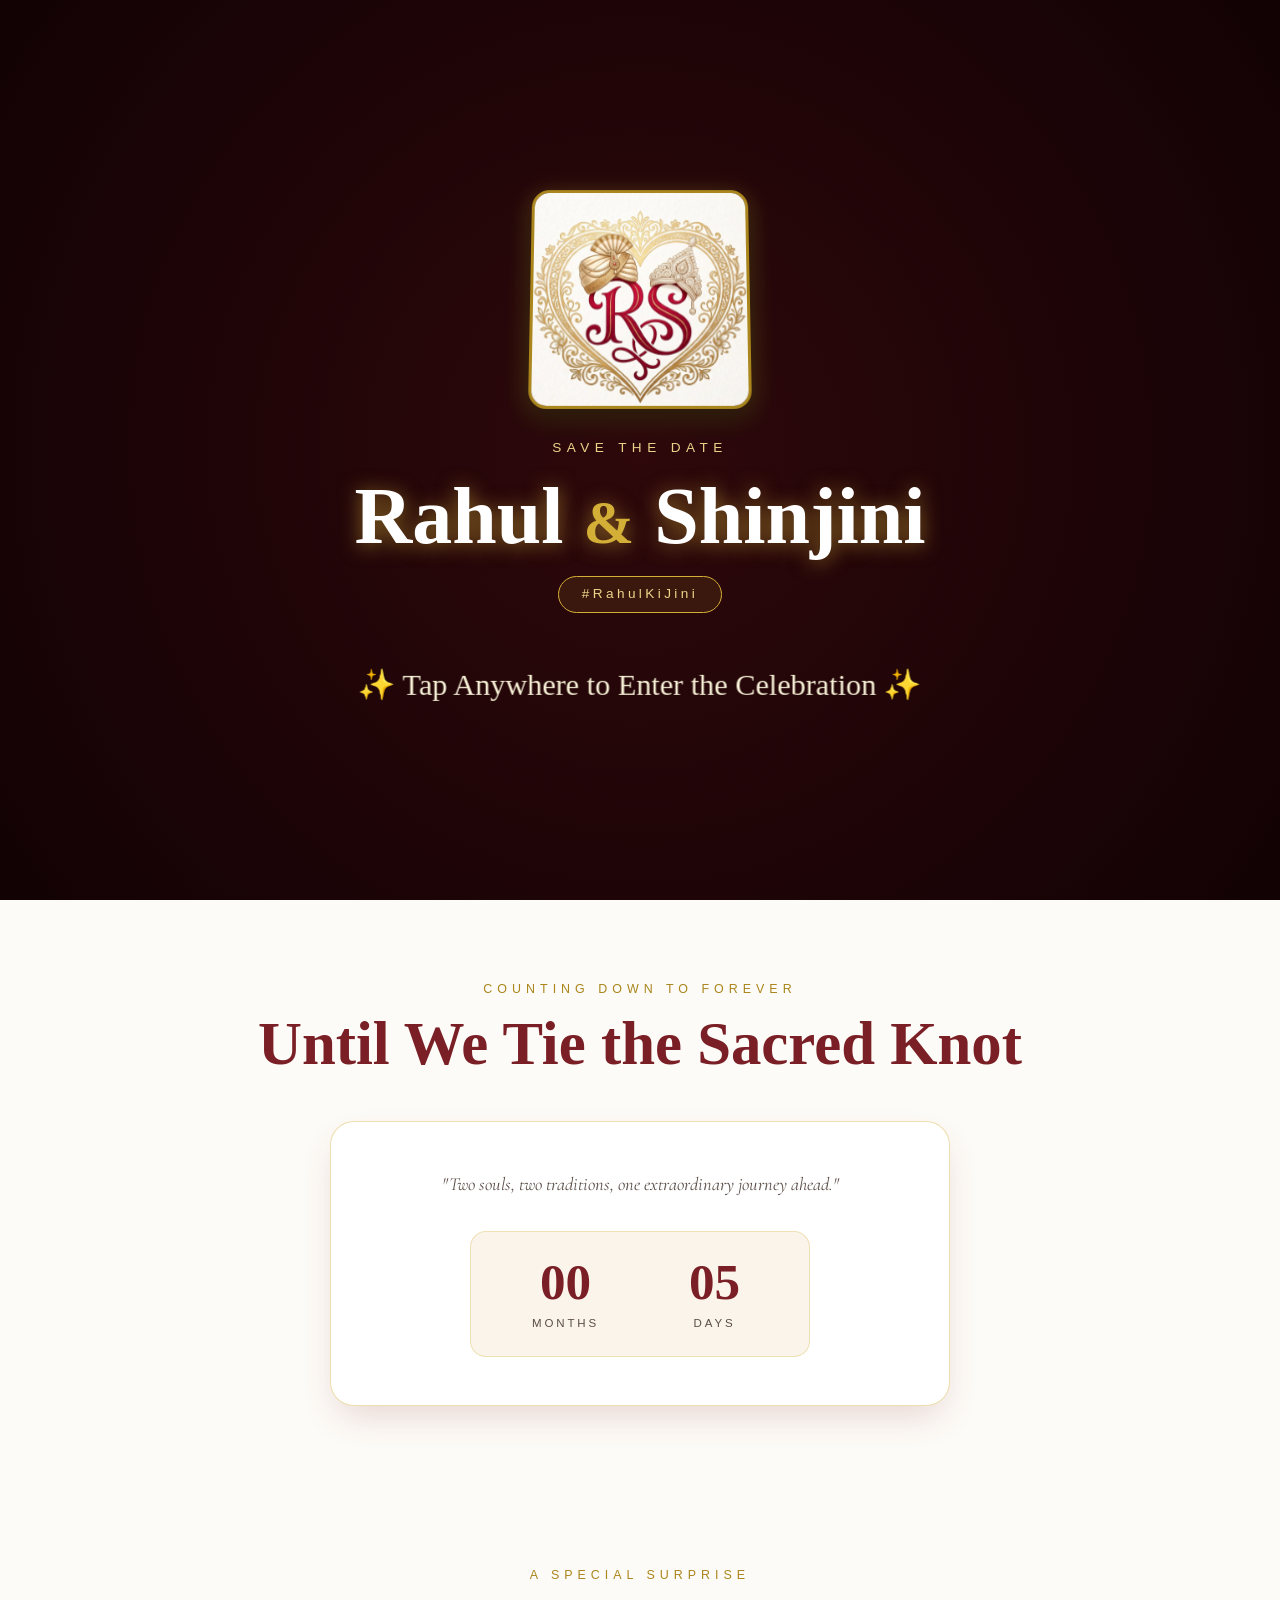
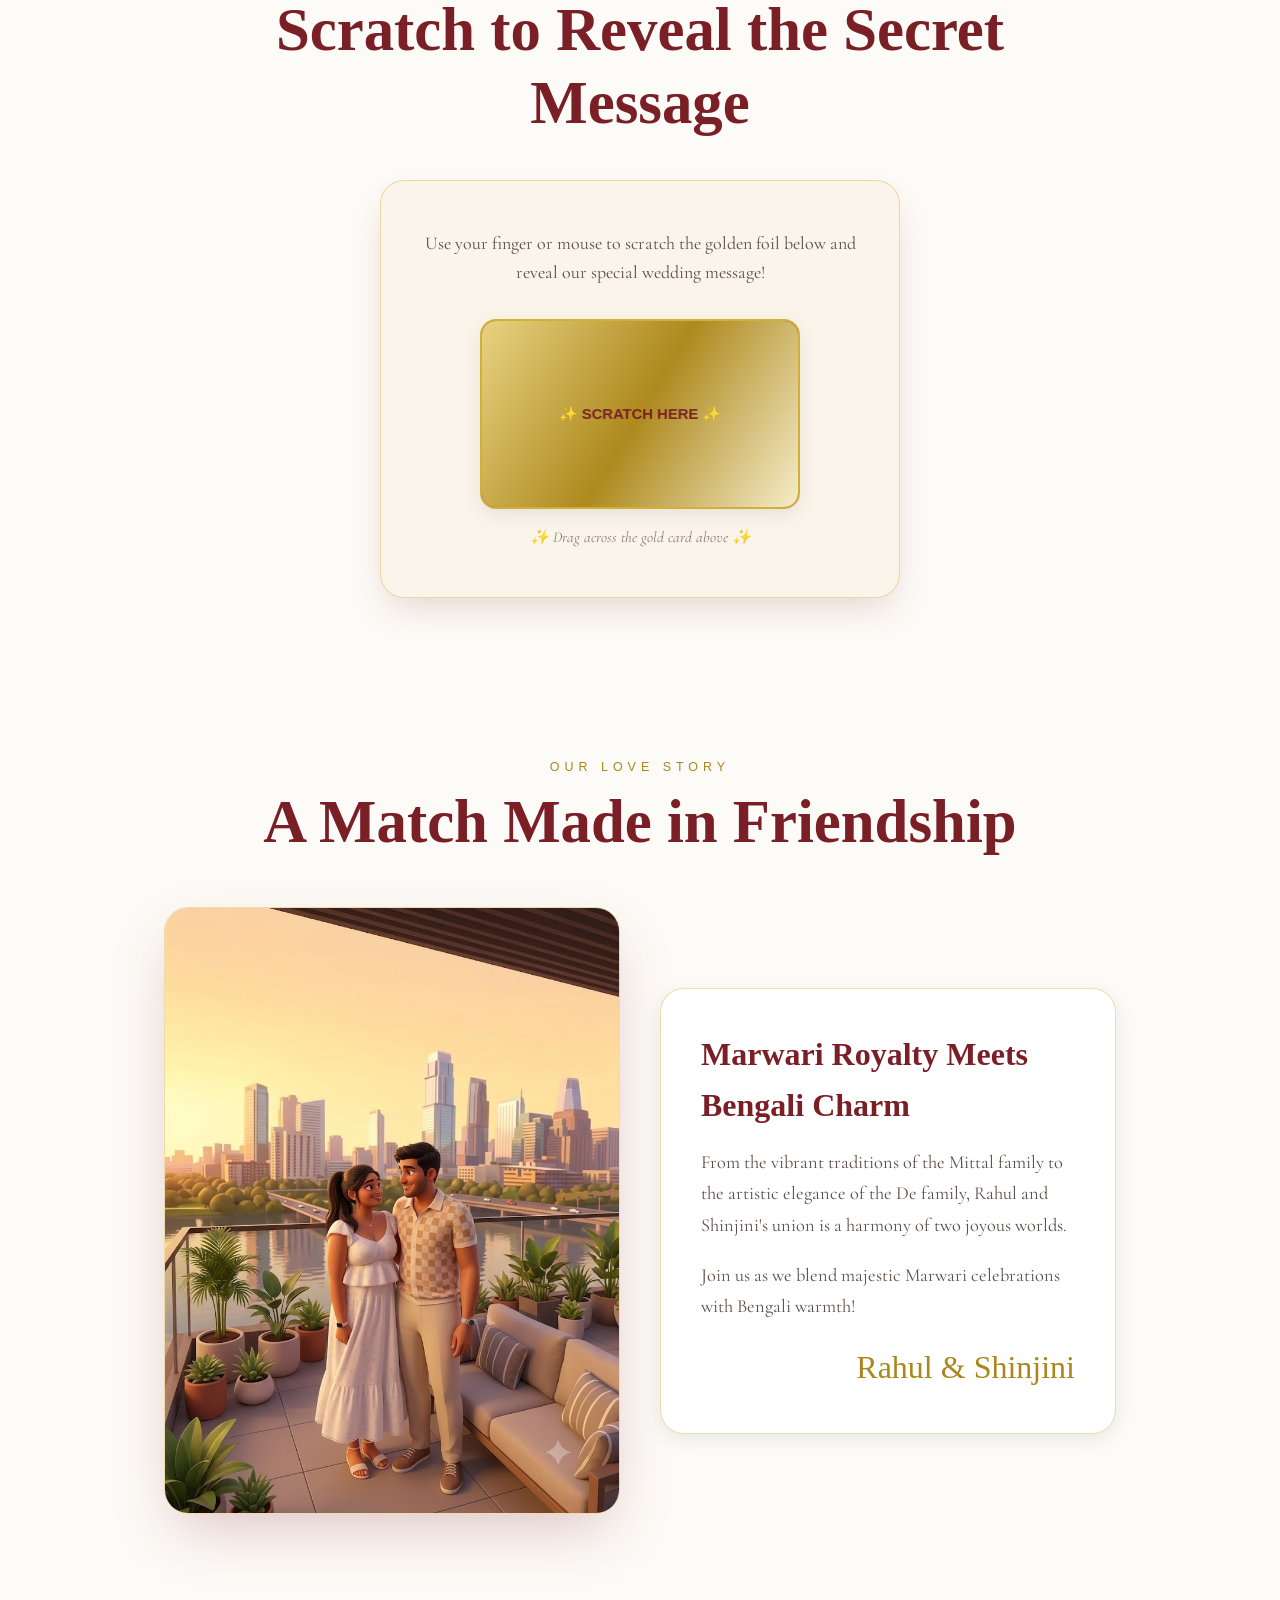
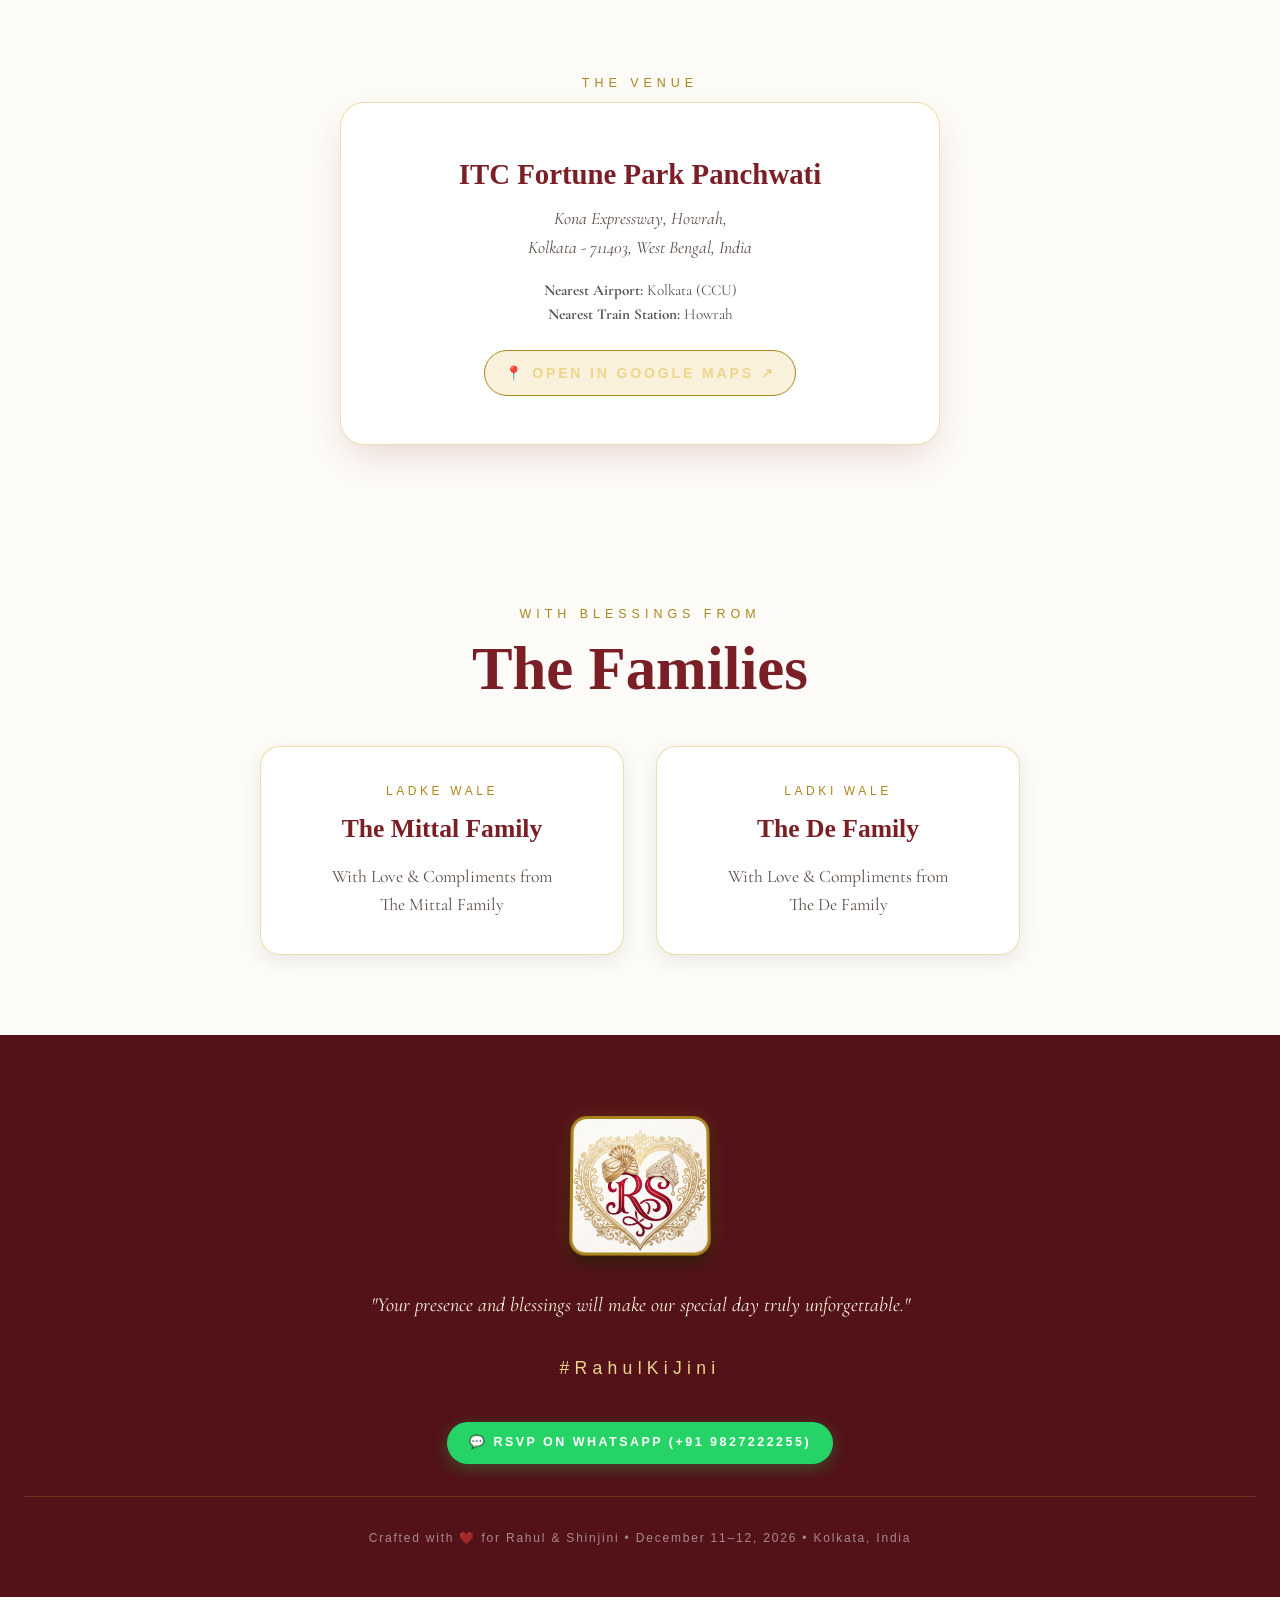
==== commit 6dd87287: "Add Google Analytics (G-P59LHG3TJX) to all pages" ====
--- a/index.html
+++ b/index.html
@@ -1,6 +1,14 @@
 <!DOCTYPE html>
 <html>
   <head>
+  <!-- Google tag (gtag.js) -->
+  <script async src="https://www.googletagmanager.com/gtag/js?id=G-P59LHG3TJX"></script>
+  <script>
+    window.dataLayer = window.dataLayer || [];
+    function gtag(){dataLayer.push(arguments);}
+    gtag('js', new Date());
+    gtag('config', 'G-P59LHG3TJX');
+  </script>
     <meta charset="utf-8">
     <title>Redirecting to Wedding...</title>
     <meta http-equiv="refresh" content="0; url=/wedding/" />
